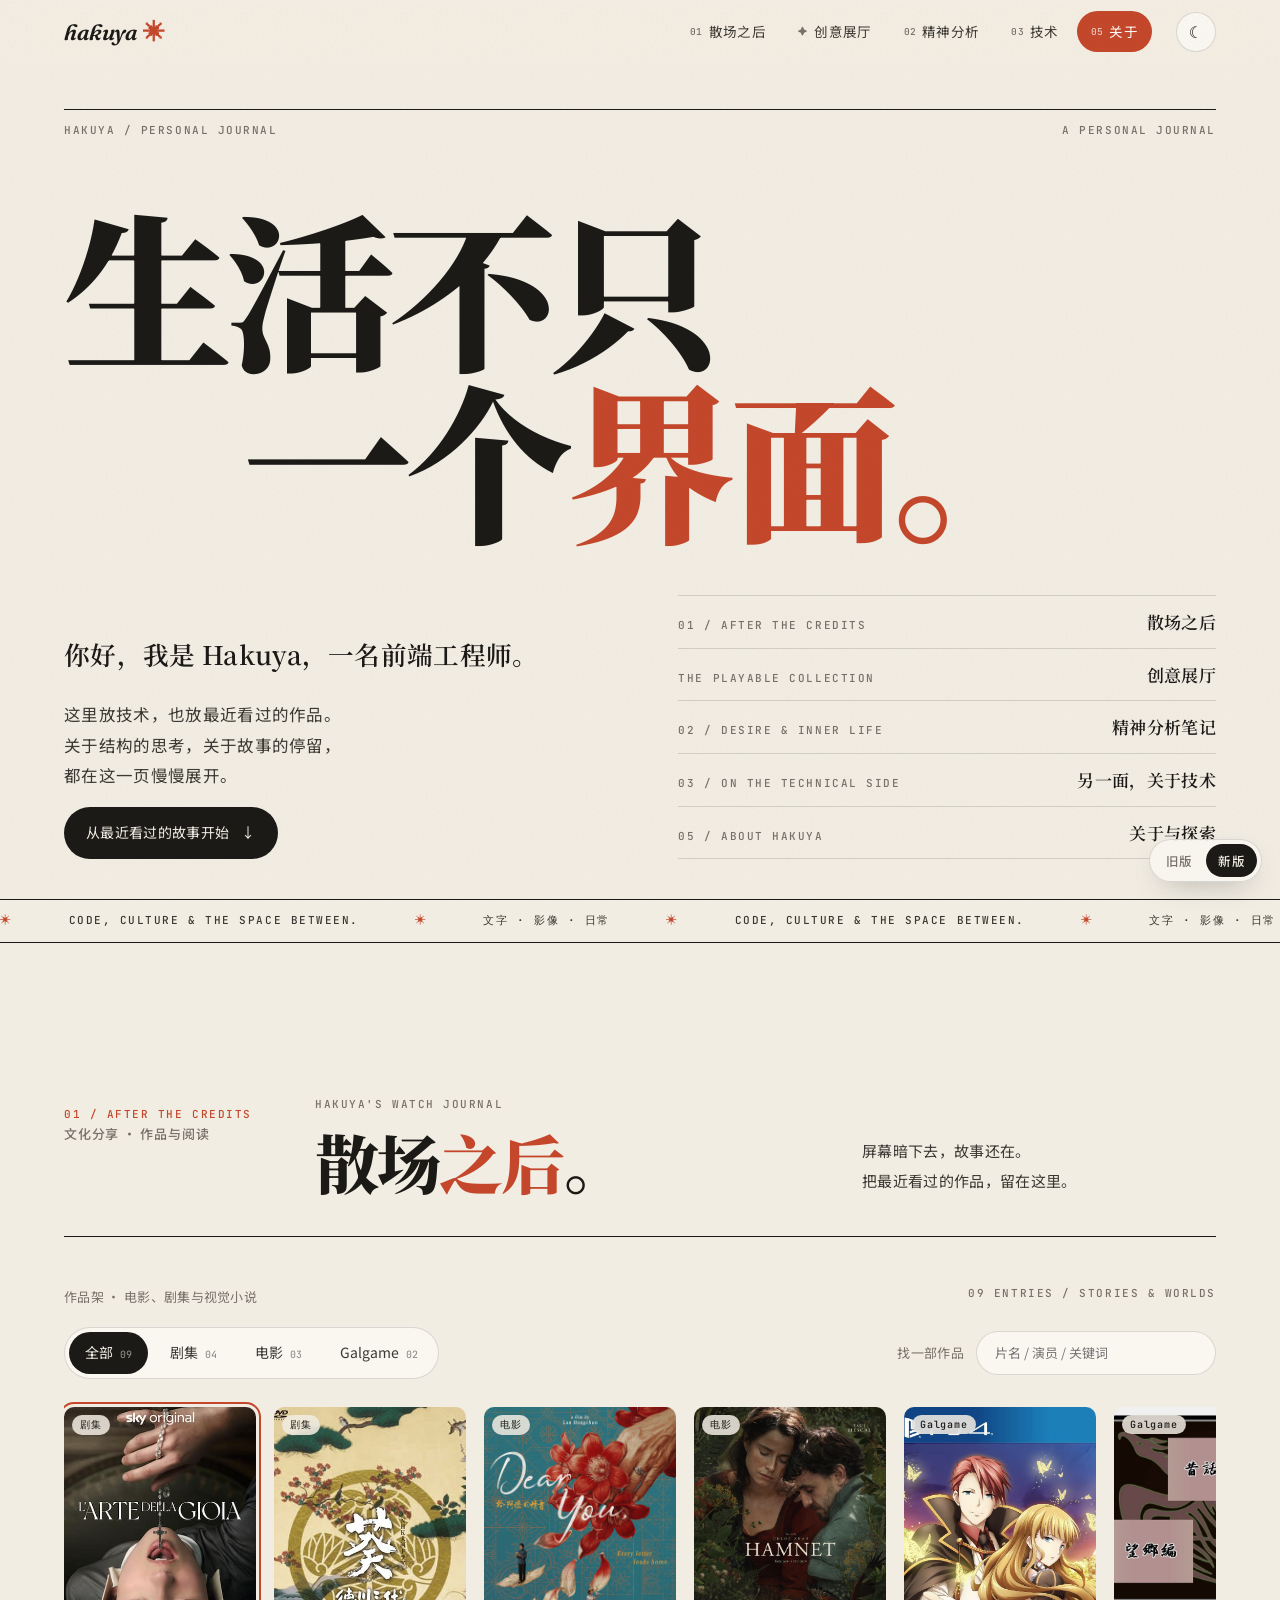
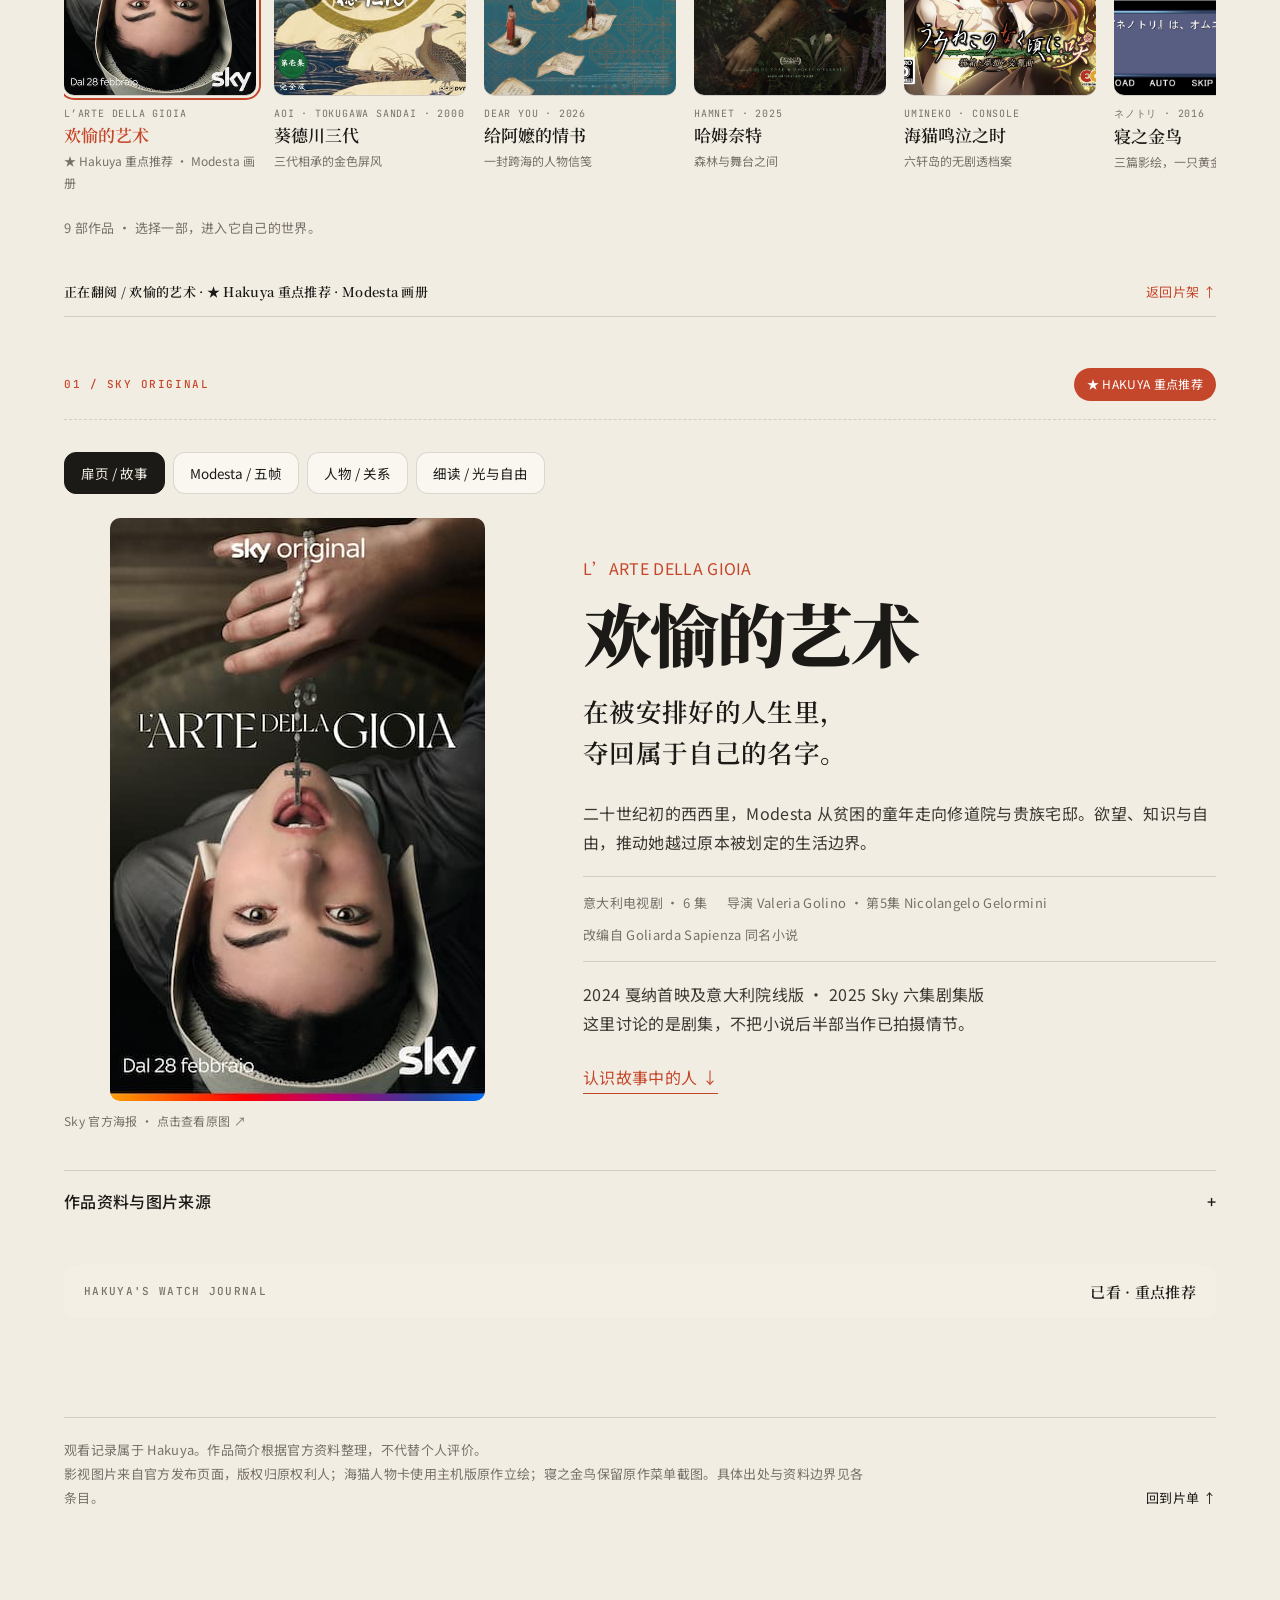
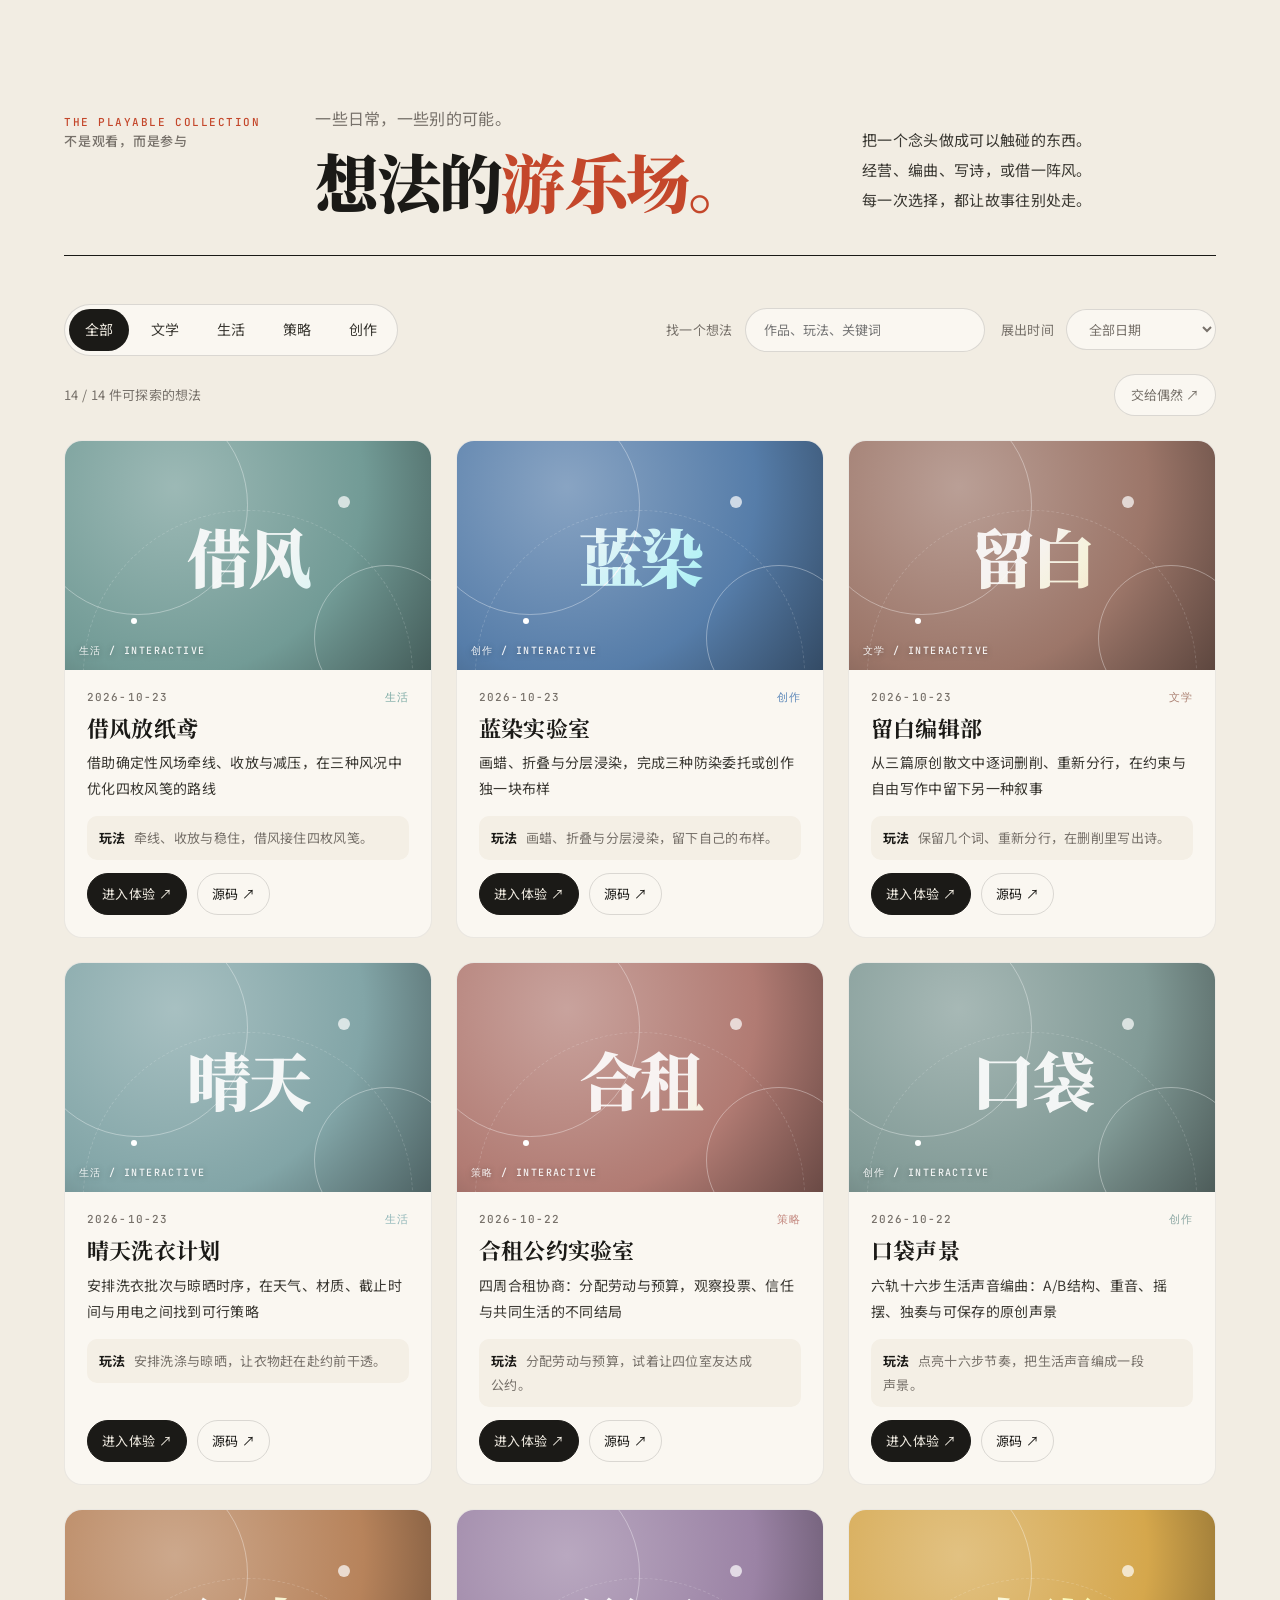
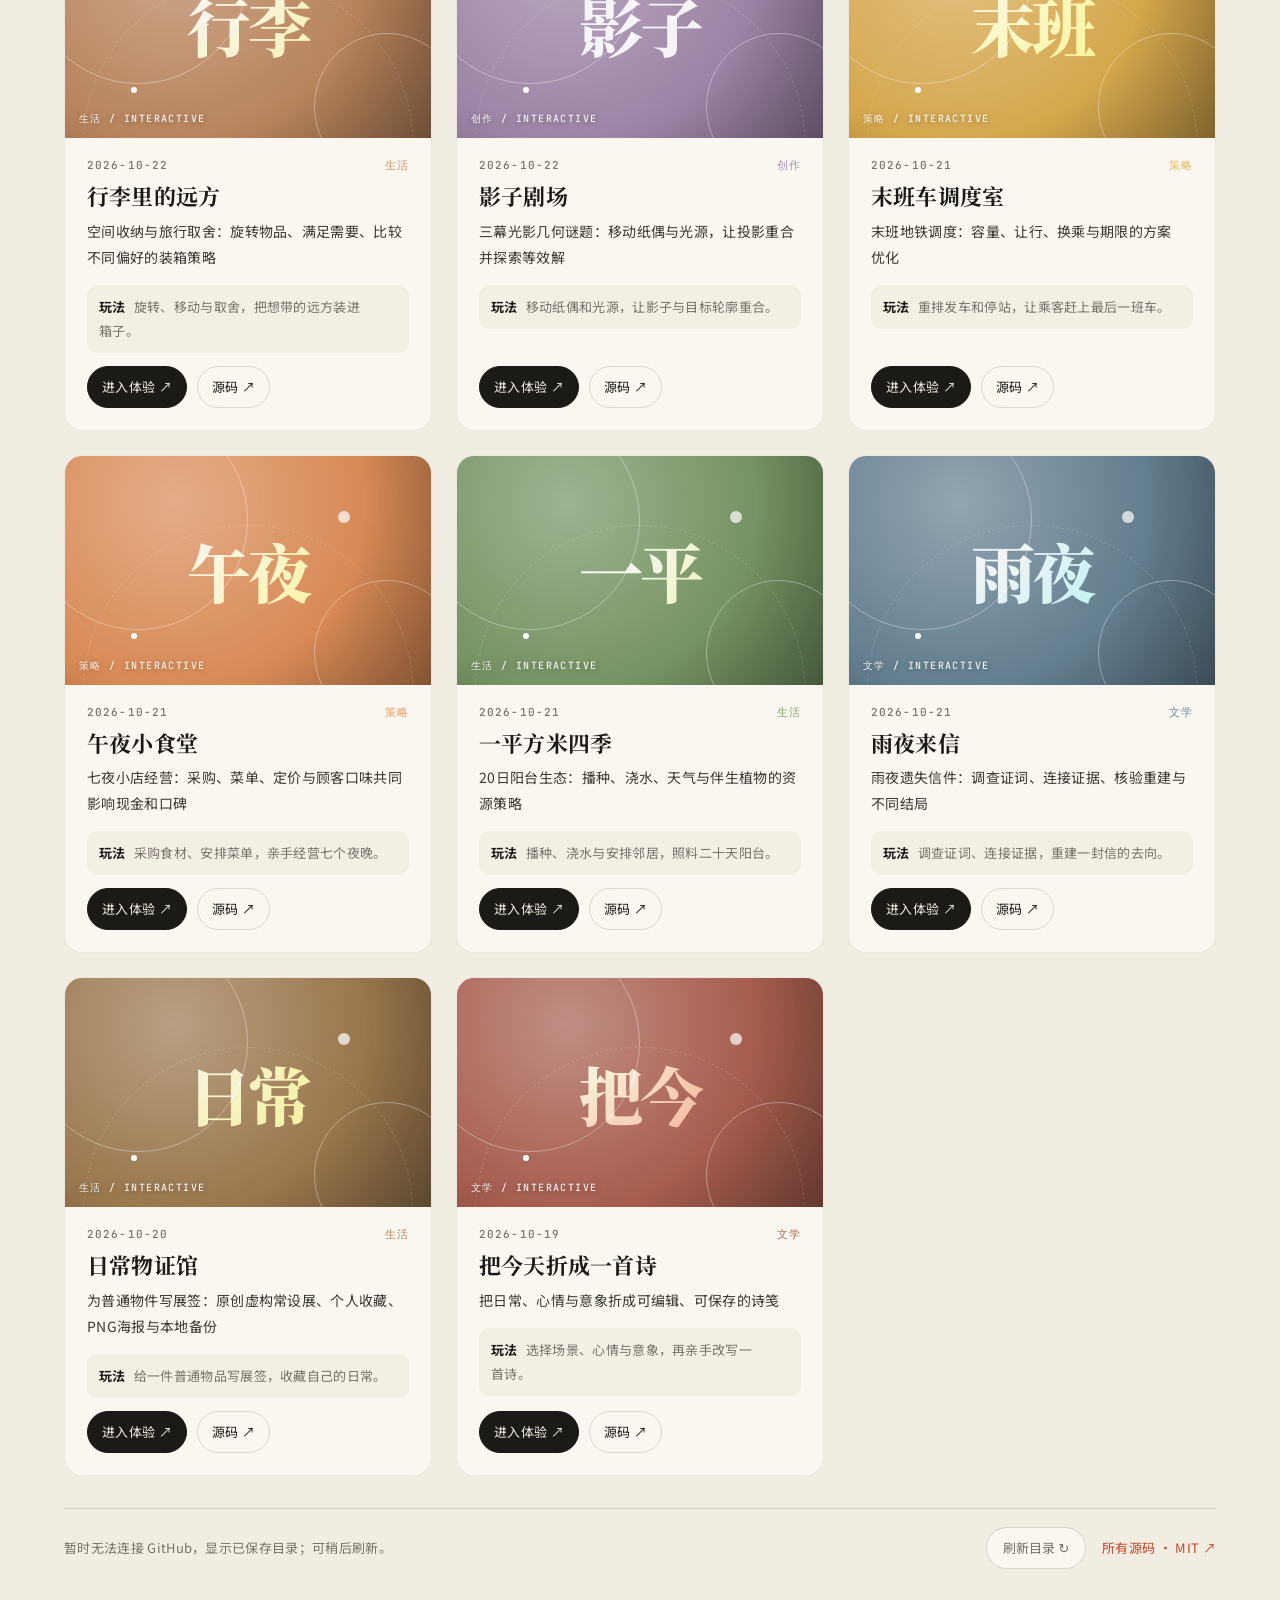
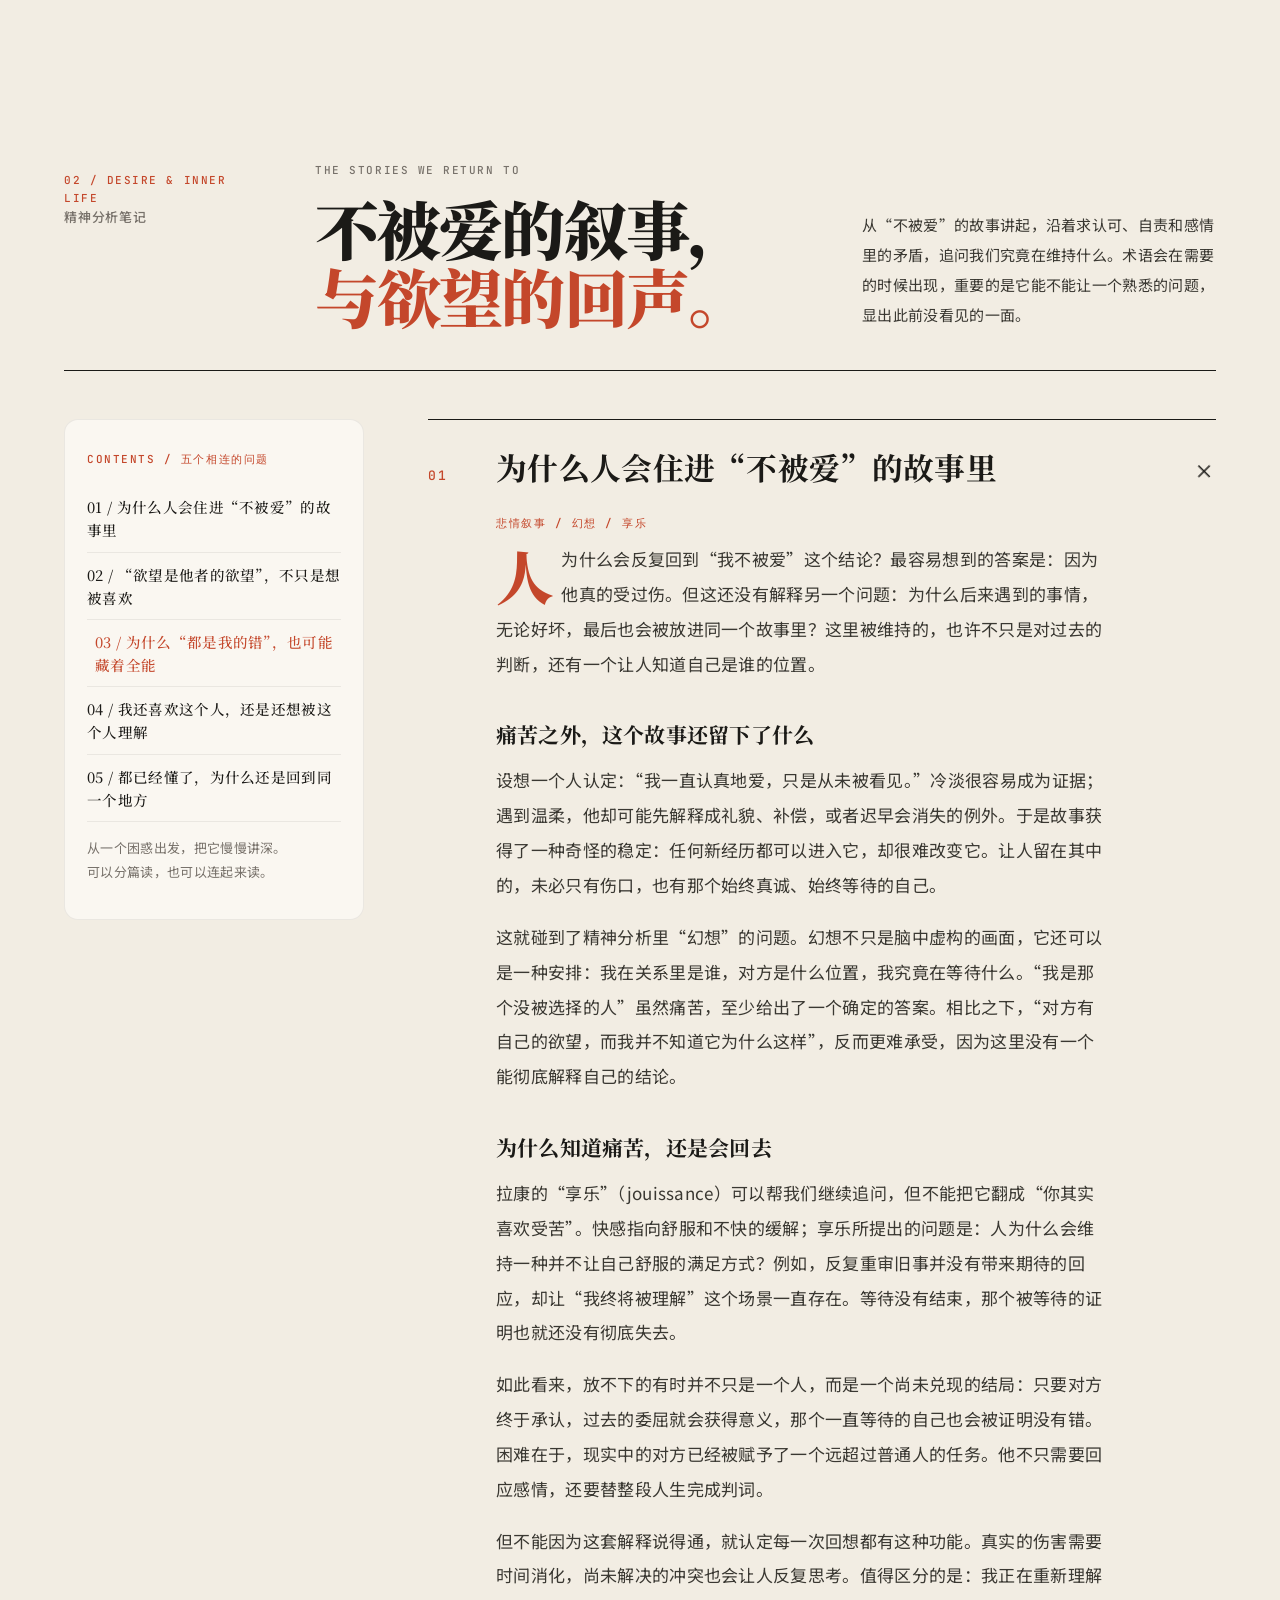
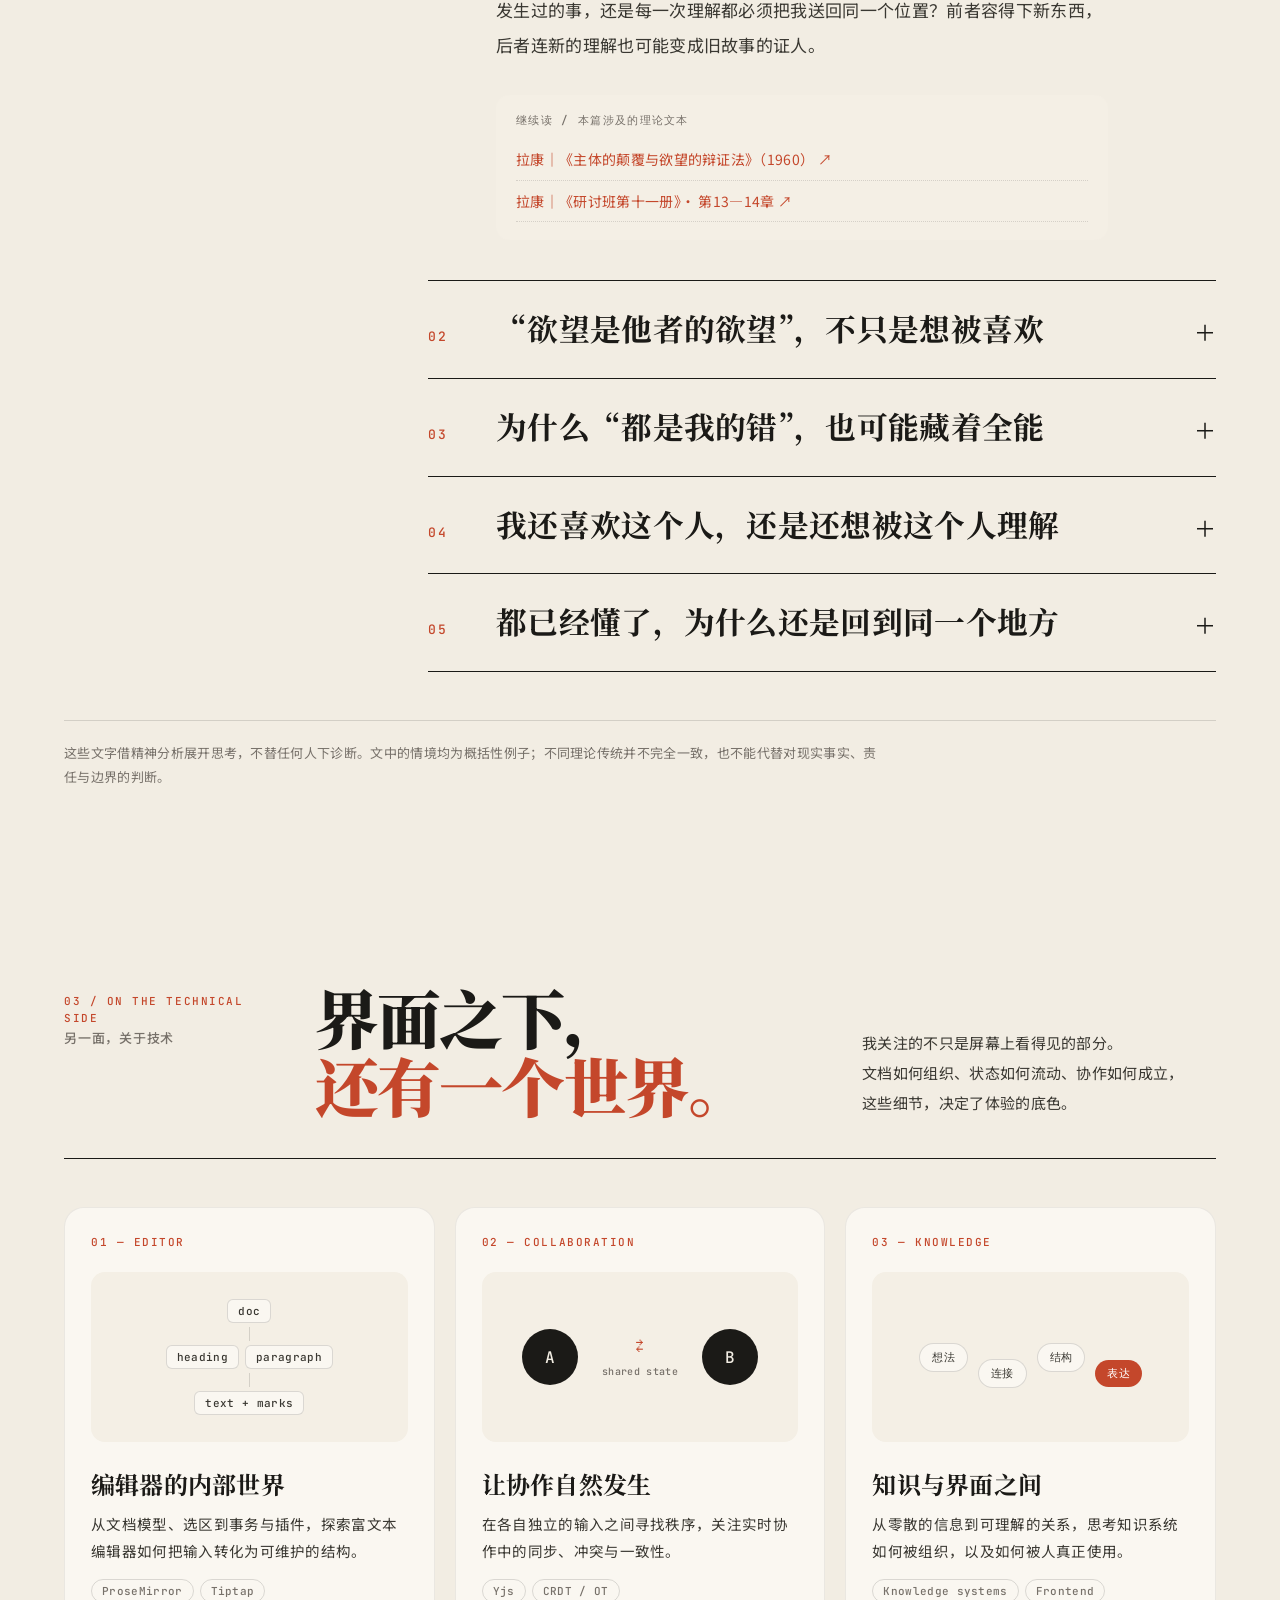
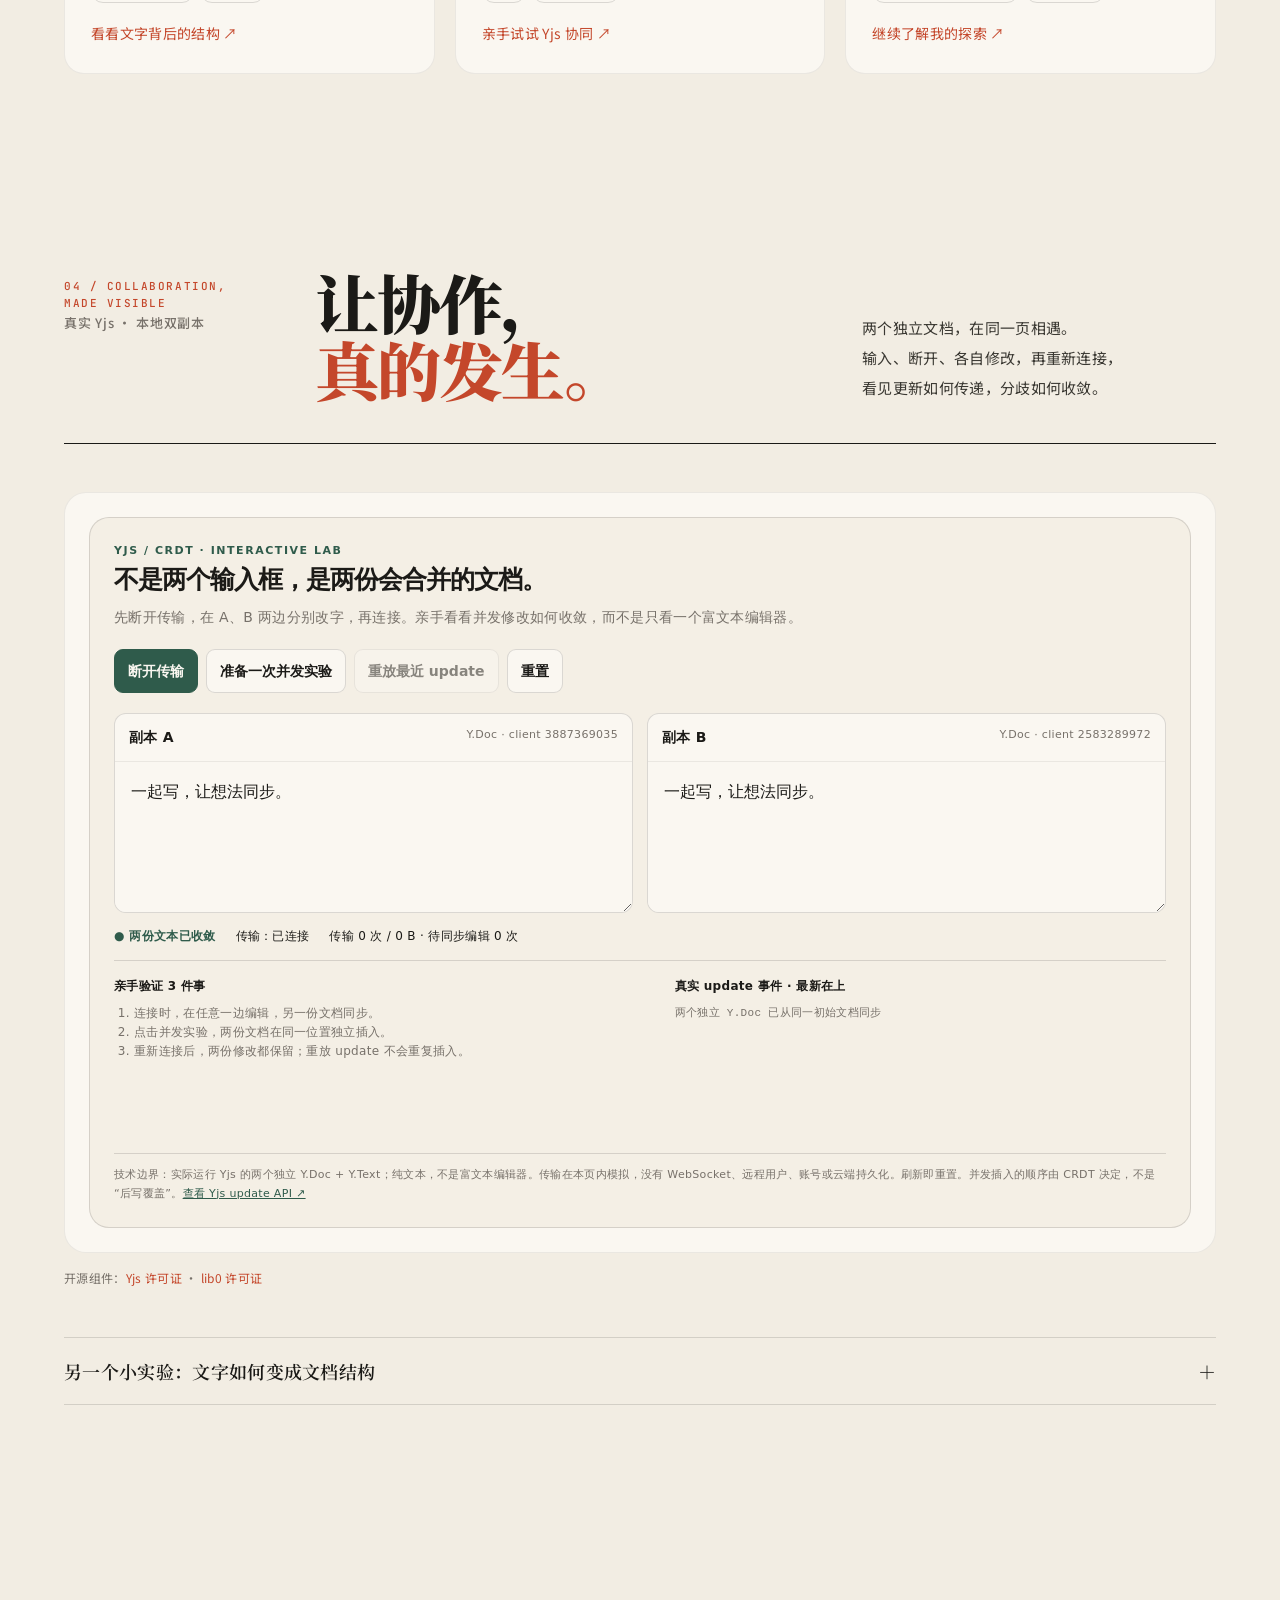
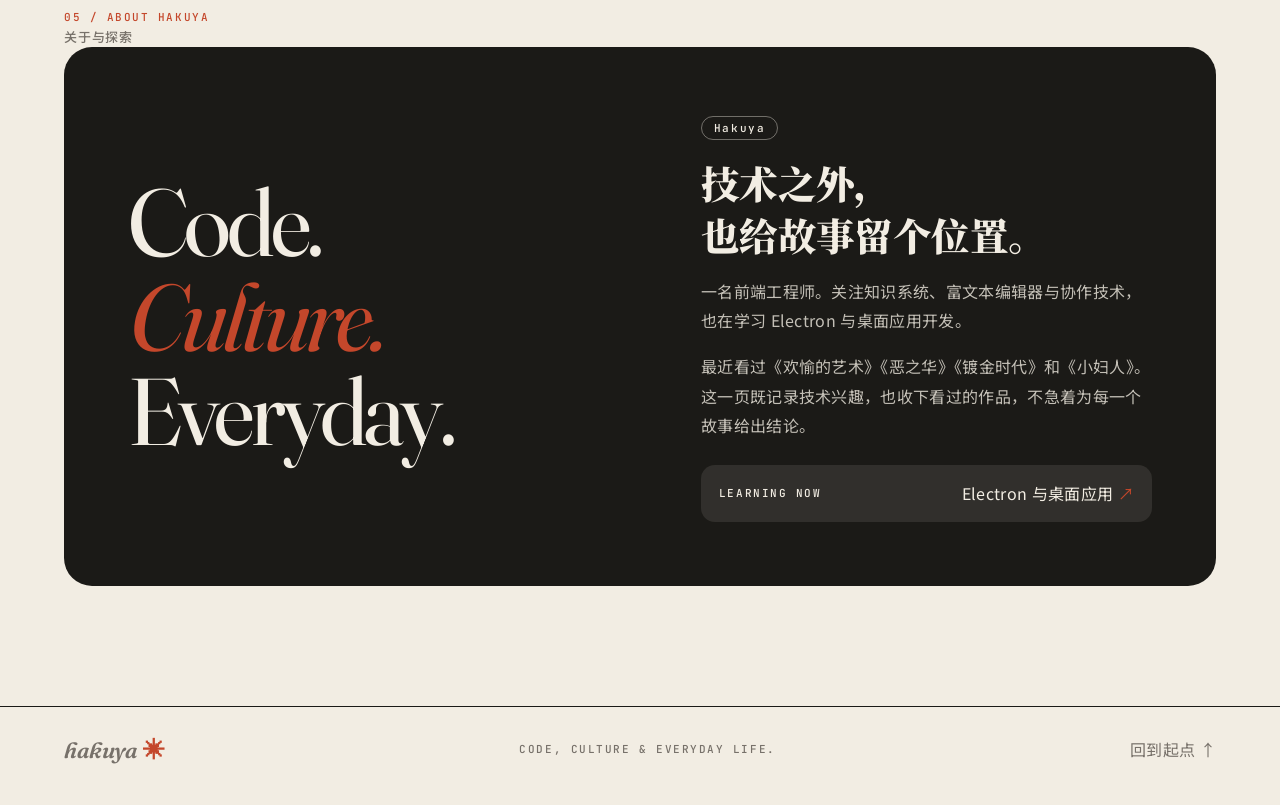
==== v2/index.html @ 68b74c09 "Restore original homepage at root; move redesign to /v2/ with 旧版/新版 switch" ====
<!doctype html>
<html lang="zh-CN" data-theme="light">
<head>
<meta charset="utf-8"><meta name="viewport" content="width=device-width,initial-scale=1">
<title>Hakuya · 文字、影像与日常</title>
<meta name="description" content="Hakuya 的个人主页。最近看过的剧集、文字与影像，以及前端工程与知识系统的探索。">
<meta name="theme-color" content="#f2ede3">
<link rel="icon" href="data:image/svg+xml,%3Csvg xmlns='http://www.w3.org/2000/svg' viewBox='0 0 64 64'%3E%3Crect width='64' height='64' rx='14' fill='%232c392f'/%3E%3Cpath d='M15 46V18h6v12h22V18h6v28h-6V36H21v10' fill='%23eeeee5'/%3E%3C/svg%3E">
<link rel="preconnect" href="https://fonts.googleapis.com"><link rel="preconnect" href="https://fonts.gstatic.com" crossorigin>
<link rel="stylesheet" href="https://fonts.googleapis.com/css2?family=Noto+Serif+SC:wght@400;600;900&family=Noto+Sans+SC:wght@400;500;700&family=JetBrains+Mono:wght@400;500&family=Fraunces:ital,opsz,wght@0,9..144,400;1,9..144,400;1,9..144,600&display=swap">
<script>(()=>{const q=new URLSearchParams(location.search).get('theme');let t=q||localStorage.getItem('hk-theme');if(!t)t=matchMedia('(prefers-color-scheme: dark)').matches?'dark':'light';document.documentElement.dataset.theme=t})()</script>
<link rel="stylesheet" href="css/site.css">
<script src="js/app.js" defer></script><script src="js/portraits.js" defer></script><script src="js/library.js" defer></script><script src="js/yjs-lab.js" defer></script><script src="js/gallery.js" defer></script><script src="js/site.js" defer></script>
</head>
<body id="top">
<a class="skip" href="#main">跳转到正文</a><div class="progress" aria-hidden="true"></div>
<header class="topbar">
 <a class="brand" href="#top">hakuya<span>✳</span></a>
 <nav aria-label="主导航"><a href="#culture"><i>01</i>散场之后</a><a href="#gallery"><i>✦</i>创意展厅</a><a href="#psyche"><i>02</i>精神分析</a><a href="#field"><i>03</i>技术</a><a href="#about"><i>05</i>关于</a></nav>
 <button class="theme" type="button" aria-label="切换深色 / 浅色"><span class="sun">☀</span><span class="moon">☾</span></button>
</header>
<main id="main">

<section class="hero" aria-label="开篇">
 <div class="hero-meta mono"><span>HAKUYA / PERSONAL JOURNAL</span><span>A PERSONAL JOURNAL</span></div>
 <h1 class="hero-title"><span class="l1">生活不只</span><span class="l2">一个<em>界面。</em></span></h1>
 <div class="hero-foot">
  <div class="hero-copy"><p class="lead">你好，我是 Hakuya，一名前端工程师。</p><p>这里放技术，也放最近看过的作品。<br>关于结构的思考，关于故事的停留，<br>都在这一页慢慢展开。</p><a class="pill" href="#culture">从最近看过的故事开始 <span>↓</span></a></div>
  <ol class="hero-index">
   <li><a href="#culture"><span class="mono">01 / AFTER THE CREDITS</span><b>散场之后</b></a></li>
   <li><a href="#gallery"><span class="mono">THE PLAYABLE COLLECTION</span><b>创意展厅</b></a></li>
   <li><a href="#psyche"><span class="mono">02 / DESIRE &amp; INNER LIFE</span><b>精神分析笔记</b></a></li>
   <li><a href="#field"><span class="mono">03 / ON THE TECHNICAL SIDE</span><b>另一面，关于技术</b></a></li>
   <li><a href="#about"><span class="mono">05 / ABOUT HAKUYA</span><b>关于与探索</b></a></li>
  </ol>
 </div>
 <div class="marquee mono" aria-hidden="true"><div><span>CODE, CULTURE &amp; THE SPACE BETWEEN.</span><span>文字 · 影像 · 日常</span><span>CODE, CULTURE &amp; THE SPACE BETWEEN.</span><span>文字 · 影像 · 日常</span><span>CODE, CULTURE &amp; THE SPACE BETWEEN.</span><span>文字 · 影像 · 日常</span></div></div>
</section>

<section class="chapter culture" id="culture">
 <header class="chapter-head">
  <div class="chapter-no mono">01 / AFTER THE CREDITS<br><span>文化分享 · 作品与阅读</span></div>
  <div><p class="eyebrow mono">HAKUYA'S WATCH JOURNAL</p><h2>散场<em>之后</em>。</h2></div>
  <p class="chapter-lede">屏幕暗下去，故事还在。<br>把最近看过的作品，留在这里。</p>
 </header>
 <div class="library" id="watch-library">
  <div class="shelf-heading"><span>作品架 · 电影、剧集与视觉小说</span><span class="mono">09 ENTRIES / STORIES &amp; WORLDS</span></div>
  <div class="library-tools"><div aria-label="作品类型" class="filters" role="group"><button aria-pressed="true" data-filter="all">全部 <small>09</small></button><button aria-pressed="false" data-filter="series">剧集 <small>04</small></button><button aria-pressed="false" data-filter="film">电影 <small>03</small></button><button aria-pressed="false" data-filter="game">Galgame <small>02</small></button></div><label class="library-search">找一部作品<input autocomplete="off" id="work-search" placeholder="片名 / 演员 / 关键词" type="search"/></label></div>
  <div class="poster-shelf" id="poster-shelf" aria-label="选择作品"></div>
  <p class="library-status" id="library-status" aria-live="polite"></p>
  <noscript><p>以下依次展示全部作品；启用 JavaScript 可使用片架筛选与切换。</p></noscript>
 </div>
 <div class="reader">
  <div class="feature-bar"><span id="active-work-label">正在翻阅</span><a href="#watch-library">返回片架 ↑</a></div>
  <article id="aoi-tokugawa" class="work cinema aoi-cinema">
<div class="cinema-marker"><span class="mono">NHK TAIGA DRAMA / 2000</span><span class="seen">作品收录</span></div>
<div class="aoi-opening"><div class="aoi-title"><span aria-hidden="true" class="aoi-seal">三代</span><p class="mono">AOI · TOKUGAWA SANDAI</p><h3>葵<span>德川三代</span></h3><p class="aoi-subtitle" lang="ja">葵 徳川三代</p><p class="aoi-deck">天下可以交接。<br/>父亲的影子，如何继承？</p><p>2000 年 NHK 大河剧。故事从关原之战前夕展开，以德川家康、秀忠、家光三代为轴，描绘江户幕府形成的过程。战场之外，父子、家族与政治秩序，构成另一场漫长的交接。</p><p class="aoi-credit">编剧：詹姆斯三木（ジェームス三木）<br/>音乐：岩代太郎 · 解说人物：德川光圀（中村梅雀 饰）</p></div><figure class="aoi-cover"><a aria-label="查看葵德川三代完整 DVD 封面" href="../assets/aoi-dvd.jpg" rel="noopener" target="_blank"><img alt="葵德川三代第一集 DVD 盒装封面：金色底、三叶葵纹、松树与飞鸟" height="500" loading="lazy" src="../assets/aoi-dvd.jpg" width="500"/></a><figcaption>NHK 官方 DVD 盒装封面 · 第壱集<br/>保留原图构图；不是剧照或人物肖像。</figcaption></figure></div>
<figure class="aoi-scene"><a aria-label="查看葵德川三代第二十集官方剧照" href="../assets/aoi-still.jpg" rel="noopener" target="_blank"><img alt="葵德川三代第二十集官方剧照：林间交谈的两位人物" height="270" loading="lazy" src="../assets/aoi-still.jpg" width="480"/></a><figcaption><span class="mono">A SCENE / 二元政治</span><p>权力的交接，<br/>不止发生在仪式上。</p><small>第 20 集「二元政治」 · NHK On Demand 官方剧照<br/>© NHK · 保留原始画面</small></figcaption></figure>
<section aria-labelledby="aoi-succession-title" class="aoi-succession"><div class="aoi-section-heading"><span class="mono">THREE GENERATIONS / 三つの視点</span><h4 id="aoi-succession-title">把卷轴交给下一代。</h4><p>选择一代，切换人物与观看线索。这里讨论剧作的入口，不代替历史研究，也不泄露人物结局。</p></div>
<div aria-label="选择德川三代人物" class="aoi-generations" role="group"><button aria-controls="aoi-dossier" aria-pressed="true" data-aoi="ieyasu" type="button"><small>壹 · 开创</small><strong>家康</strong><span>津川雅彦 饰</span></button><button aria-controls="aoi-dossier" aria-pressed="false" data-aoi="hidetada" type="button"><small>贰 · 承接</small><strong>秀忠</strong><span>西田敏行 饰</span></button><button aria-controls="aoi-dossier" aria-pressed="false" data-aoi="iemitsu" type="button"><small>叁 · 延续</small><strong>家光</strong><span>二代目尾上辰之助 饰</span></button></div>
<div aria-live="polite" class="aoi-dossier" id="aoi-dossier"><figure class="character-portrait" data-portrait="aoi-ieyasu"><button aria-label="放大：德川家康 · 津川雅彦" class="portrait-open" data-enlarge="aoi-ieyasu" type="button"><img alt="津川雅彦饰演德川家康的葵德川三代官方人物剧照" height="250" loading="lazy" src="../assets/characters/aoi-ieyasu.jpg" width="250"/><span aria-hidden="true">↗</span></button><figcaption>德川家康 · 津川雅彦<small>© NHK / チャンネル銀河</small></figcaption></figure><div class="portrait-copy"><p class="mono">FIRST GENERATION / 德川家康</p><h5>建立秩序的人。</h5><p class="actor">津川雅彦 饰 · 秀忠之父，家光之祖父</p><p>三代叙事的起点。剧中的家康从关原前后的权力角逐走向幕府的建立；在成为大御所之后，他与秀忠之间的政治关系仍是重要线索。</p><div class="aoi-question"><small>观看线索 · 本页编辑提问</small><p>当开创者仍在场，继承者怎样获得自己的判断空间？</p></div></div></div>
<noscript><p>德川秀忠：西田敏行饰，家康之子、家光之父，是前后两代之间的承接者。德川家光：二代目尾上辰之助（现四代目尾上松绿）饰，是三代叙事中的第三代将军。</p></noscript></section>
<section class="aoi-family"><div><span class="mono">BEYOND THE SUCCESSION</span><h4>家谱之外，<br/>也有人在说话。</h4></div><div><figure class="character-portrait" data-portrait="aoi-go"><button aria-label="放大：阿江（右）与秀忠 · 岩下志麻、西田敏行" class="portrait-open" data-enlarge="aoi-go" type="button"><img alt="葵德川三代剧照：阿江在右，秀忠在左" height="293" loading="lazy" src="../assets/characters/aoi-go.jpg" width="520"/><span aria-hidden="true">↗</span></button><figcaption>阿江（右）与秀忠 · 岩下志麻、西田敏行<small>© NHK / チャンネル銀河</small></figcaption></figure><h5>阿江 · 岩下志麻 饰</h5><p>秀忠的妻子、家光的母亲。沿着她的视角，可以把将军家的继承问题重新放回家庭关系中理解。</p><figure class="character-portrait" data-portrait="aoi-yodo"><button aria-label="放大：淀殿 · 小川真由美" class="portrait-open" data-enlarge="aoi-yodo" type="button"><img alt="小川真由美饰演淀殿的葵德川三代剧照" height="293" loading="lazy" src="../assets/characters/aoi-yododono-corrected.jpg" width="520"/><span aria-hidden="true">↗</span></button><figcaption>淀殿 · 小川真由美<small>© NHK / チャンネル銀河</small></figcaption></figure><h5>淀殿 · 小川真由美 饰</h5><p>丰臣秀赖的母亲。与德川三代并置的丰臣家，是理解剧中家族与政治关系的重要一端。</p></div></section>
<details class="cinema-details"><summary>作品资料、图片与阅读边界 <span>+</span></summary><div><p>日本电视剧，2000 年播出。人物及演员据 NHK 官方资料整理；二代目尾上辰之助现名四代目尾上松绿。本页的观看提问是编辑性的阅读建议，不是 Hakuya 的个人观后感。</p><p>DVD 封面来自 NHK 集团官方商城；第 20 集剧照来自 NHK On Demand。版权归 NHK 及原权利人。图片仅作作品识别与介绍，不授予再利用许可。</p><a href="https://nhk-groupmall.jp/products/nqu-12398aa" rel="noopener noreferrer" target="_blank">NHK：作品介绍、主创与 DVD 封面 ↗</a><a href="https://www.nhk-ondemand.jp/goods/G2019096601SA000/index.html" rel="noopener noreferrer" target="_blank">NHK：第 20 集「二元政治」与剧照 ↗</a><a href="https://nhk-groupmall.jp/blogs/read/ieyasu" rel="noopener noreferrer" target="_blank">NHK：德川家康题材回顾与三代演员 ↗</a><a href="https://www.nhk-ondemand.jp/program/P201200099500000/index.html?np_banID=top_pr_000995" rel="noopener noreferrer" target="_blank">NHK On Demand：作品与演员资料 ↗</a></div></details>
<div class="cinema-record">HAKUYA'S WATCH JOURNAL <span>已收录 · 暂未写下个人短评</span></div></article>
<article id="art-of-joy" class="work cinema joy-cinema"><div class="cinema-marker"><span class="mono">01 / SKY ORIGINAL</span><span class="seen joy-recommend">★ HAKUYA 重点推荐</span></div><div class="joy-opening"><figure class="official-poster"><a aria-label="查看欢愉的艺术完整官方海报" href="../assets/joy-poster.jpg" target="_blank"><img alt="欢愉的艺术 Sky 官方海报，Modesta 的倒置肖像与十字架" height="583" loading="lazy" src="../assets/joy-poster.jpg" width="375"/></a><figcaption>Sky 官方海报 · 点击查看原图 ↗</figcaption></figure><div class="cinema-intro"><span class="film-eyebrow">L’ARTE DELLA GIOIA</span><h3>欢愉的艺术</h3><p class="film-deck">在被安排好的人生里，<br/>夺回属于自己的名字。</p><p>二十世纪初的西西里，Modesta 从贫困的童年走向修道院与贵族宅邸。欲望、知识与自由，推动她越过原本被划定的生活边界。</p><div class="film-facts"><span>意大利电视剧 · 6 集</span><span>导演 Valeria Golino · 第5集 Nicolangelo Gelormini</span><span>改编自 Goliarda Sapienza 同名小说</span></div><p class="joy-edition">2024 戛纳首映及意大利院线版 · 2025 Sky 六集剧集版<br/>这里讨论的是剧集，不把小说后半部当作已拍摄情节。</p><a class="film-anchor" href="#joy-characters">认识故事中的人 <span>↓</span></a></div></div>
<section aria-labelledby="modesta-gallery-title" class="joy-gallery"><div class="joy-gallery-heading"><span class="mono">MODESTA / FIVE MOMENTS</span><h4 id="modesta-gallery-title">她的目光，比对白先抵达。</h4><p>Tecla Insolia 饰 Modesta。五个不同的瞬间，从海边回眸到垂眸合掌，留下她的目光、动作与表情；点开看大图，可用左右方向键翻阅。</p></div><div class="modesta-contact-sheet"><figure class="character-portrait" data-portrait="joy-modesta-1"><button aria-label="放大：Modesta / 海边 · 回眸" class="portrait-open" data-enlarge="joy-modesta-1" data-gallery="modesta" type="button"><img alt="Tecla Insolia 饰 Modesta：海边 · 回眸" height="720" loading="lazy" src="../assets/characters/joy-modesta-cinema-1.png" width="1280"/><span aria-hidden="true">↗</span></button><figcaption>Modesta / 海边 · 回眸<small>© Sky / 官方预告画面 · 1280×720</small></figcaption></figure><figure class="character-portrait" data-portrait="joy-modesta-2"><button aria-label="放大：Modesta / 侧光 · 垂眸合掌" class="portrait-open" data-enlarge="joy-modesta-2" data-gallery="modesta" type="button"><img alt="Tecla Insolia 饰 Modesta：侧光 · 垂眸合掌" height="720" loading="lazy" src="../assets/characters/joy-modesta-cinema-2.png" width="1280"/><span aria-hidden="true">↗</span></button><figcaption>Modesta / 侧光 · 垂眸合掌<small>© Sky / 官方预告画面 · 1280×720</small></figcaption></figure><figure class="character-portrait" data-portrait="joy-modesta-3"><button aria-label="放大：Modesta / 烛火 · 一封信" class="portrait-open" data-enlarge="joy-modesta-3" data-gallery="modesta" type="button"><img alt="Tecla Insolia 饰 Modesta：烛火 · 一封信" height="720" loading="lazy" src="../assets/characters/joy-modesta-cinema-3.png" width="1280"/><span aria-hidden="true">↗</span></button><figcaption>Modesta / 烛火 · 一封信<small>© Sky / 官方预告画面 · 1280×720</small></figcaption></figure><figure class="character-portrait" data-portrait="joy-modesta-4"><button aria-label="放大：Modesta / 玻璃 · 光与凝望" class="portrait-open" data-enlarge="joy-modesta-4" data-gallery="modesta" type="button"><img alt="Tecla Insolia 饰 Modesta：玻璃 · 光与凝望" height="720" loading="lazy" src="../assets/characters/joy-modesta-cinema-4.png" width="1280"/><span aria-hidden="true">↗</span></button><figcaption>Modesta / 玻璃 · 光与凝望<small>© Sky / 官方预告画面 · 1280×720</small></figcaption></figure><figure class="character-portrait" data-portrait="joy-modesta-5"><button aria-label="放大：Modesta / 对望 · 与 Beatrice" class="portrait-open" data-enlarge="joy-modesta-5" data-gallery="modesta" type="button"><img alt="Tecla Insolia 饰 Modesta：对望 · 与 Beatrice" height="1000" loading="lazy" src="../assets/characters/joy-modesta-cinema-5.png" width="1500"/><span aria-hidden="true">↗</span></button><figcaption>Modesta / 对望 · 与 Beatrice<small>© Paolo Ciriello / Sky Italia · 宣传剧照 · 1500×1000</small></figcaption></figure></div><p class="joy-gallery-source">四帧选自 Sky 官方预告（原生 1280×720），一张为 Paolo Ciriello / Sky Italia 宣传剧照（1500×1000）。保留原作构图与光影，不加暗色滤镜、不补脸、不放大小图；点开查看完整画面和出处。</p></section>
<section aria-labelledby="joy-cast-title" class="characters joy-characters" id="joy-characters"><div class="cast-title"><span class="mono">THE PEOPLE IN THE STORY</span><h4 id="joy-cast-title">她，与改变她命运的人。</h4></div><div class="joy-cast-grid"><article class="modesta-mood-card"><img alt="Tecla Insolia 饰 Modesta，在海边回眸的官方预告画面" height="720" loading="lazy" src="../assets/characters/joy-modesta-cinema-1.png" width="1280"/><div class="character-copy"><h5>Modesta <span>莫德斯塔</span></h5><p class="actor">饰演者 · Tecla Insolia</p><p>出身贫困，却对知识、爱情与自由有强烈渴望。她不愿接受社会替自己安排的命运，是整部故事的行动中心。</p></div></article><article><img alt="Jasmine Trinca 饰演修道院院长 Leonora 的官方剧照" height="300" loading="lazy" src="../assets/leonora.jpg" width="480"/><div class="character-copy"><h5>Leonora <span>莱奥诺拉</span></h5><p class="actor">饰演者 · Jasmine Trinca</p><p>收留年幼 Modesta 的修道院院长。她注意到女孩的聪明与倔强，并成为其成长早期的重要人物。</p></div></article><article><figure class="character-portrait" data-portrait="joy-gaia"><button aria-label="放大：Gaia · Valeria Bruni Tedeschi" class="portrait-open" data-enlarge="joy-gaia" type="button"><img alt="Gaia 身着绿色礼服，坐在灯旁" height="601" loading="lazy" src="../assets/characters/joy-gaia.jpg" width="960"/><span aria-hidden="true">↗</span></button><figcaption>Gaia · Valeria Bruni Tedeschi<small>© Sky Italia / Sky 官方角色图集</small></figcaption></figure><div class="character-copy"><h5>Gaia <span>盖娅</span></h5><p class="actor">饰演者 · Valeria Bruni Tedeschi</p><p>Brandiforti 家族的掌权者。她看见 Modesta 的能力，也希望将其纳入宅邸的秩序；认可与利用并不总能分开。</p></div></article><article><figure class="character-portrait" data-portrait="joy-beatrice"><button aria-label="放大：Beatrice · Alma Noce" class="portrait-open" data-enlarge="joy-beatrice" type="button"><img alt="Beatrice 金色卷发的人物剧照" height="601" loading="lazy" src="../assets/characters/joy-beatrice.jpg" width="960"/><span aria-hidden="true">↗</span></button><figcaption>Beatrice · Alma Noce<small>© Sky Italia / Sky 官方角色图集</small></figcaption></figure><div class="character-copy"><h5>Beatrice <span>贝阿特丽切</span></h5><p class="actor">饰演者 · Alma Noce</p><p>贵族家庭中较年轻的一员。她与 Modesta 的亲密，使宅邸不只是权力场，也成为两种成长经验相遇的地方。</p></div></article><article><figure class="character-portrait" data-portrait="joy-carmine"><button aria-label="放大：Carmine · Guido Caprino" class="portrait-open" data-enlarge="joy-carmine" type="button"><img alt="Carmine 坐在窗旁" height="601" loading="lazy" src="../assets/characters/joy-carmine.jpg" width="960"/><span aria-hidden="true">↗</span></button><figcaption>Carmine · Guido Caprino<small>© Sky Italia / Sky 官方角色图集</small></figcaption></figure><div class="character-copy"><h5>Carmine <span>卡尔米内</span></h5><p class="actor">饰演者 · Guido Caprino</p><p>管理 Brandiforti 土地的人。他与 Modesta 的相遇连接着庄园劳动、权力分配与吸引，而不只是浪漫支线。</p></div></article></div></section><section aria-labelledby="joy-reading-title" class="joy-reading"><span class="mono">READING THE IMAGE / 无结局剧透导读</span><h4 id="joy-reading-title">欢愉不是奖赏，<br/>而是一种必须学习的能力。</h4><p class="joy-reading-lead">以下是围绕剧集的编辑导读，不代写 Hakuya 的私人观后感。重点推荐是主人的选择；具体阅读角度保留为可以争论的问题。</p><div class="joy-margins"><article><span>01 / 空间</span><h5>从被收留，到能够行动</h5><p>贫困家庭、修道院、贵族宅邸，不只是三套布景，也可以读作三种规定人生的秩序。沿着门、窗、走廊与庭院看过去：Modesta 在什么时候只是被允许留下，又在什么时候开始改变周围人的安排？</p></article><article><span>02 / 关系</span><h5>爱与权力，没有分开出现</h5><p>Leonora 的庇护、Gaia 的认可、Beatrice 的亲近、Carmine 的对抗，让“关系”成为不同资源与依赖交错的地方。可以观察同一个姿态何时是照顾，何时也构成要求；不急着把每个人分成解放者或阻碍者。</p></article><article><span>03 / 伦理</span><h5>不把自由，写成无瑕的证明</h5><p>一部以女性自主为中心的故事，也可以让主人公保持难以归类。理解行动的处境，与赞同每个选择不是同一回事。观看的张力正在于：当她拒绝做一个可被轻易称赞的人，我们是否仍愿意继续看她？</p></article></div><details class="joy-craft" open=""><summary>画面笔记 / 阴影、烛光与西西里的日光</summary><p>摄影指导 Fabio Cianchetti 在 ARRI 访谈中谈到：影片以烛光处理大量夜景，视觉氛围参考了索科洛夫的《浮士德》，主要使用固定机位及少量轨道运动。他特别提及树下阅读的一束阳光。这里的深橄榄色、暗金与留白，也沿着这种明暗关系设计，而不是给所有作品套用同一种卡片模板。</p><a href="https://www.arri.com/news-it/dp-fabio-cianchetti-e-la-serie-tv-l-arte-della-gioia" rel="noopener noreferrer" target="_blank">读摄影指导的原始访谈 · 2024-06-24 ↗</a></details></section><details class="cinema-details"><summary>作品资料与图片来源 <span>+</span></summary><div><p>作品与人物资料据 Sky 官方介绍整理；“画面笔记”据 ARRI 摄影指导访谈，“空间／关系／伦理”为本站编辑性阅读，避免涉及后续结局。海报与剧照版权归原权利人；图片保留原始构图，不添加虚构角色形象。</p><a href="https://tg24.sky.it/spettacolo/serie-tv/2025/02/24/l-arte-della-gioia-serie-tv" rel="noopener noreferrer" target="_blank">Sky：作品介绍与海报、剧照 ↗</a><a href="https://tg24.sky.it/spettacolo/serie-tv/approfondimenti/l-arte-della-gioia-cast" rel="noopener noreferrer" target="_blank">Sky：演员与人物图集 ↗</a></div></details><div class="cinema-record">HAKUYA'S WATCH JOURNAL <span>已看 · 重点推荐</span></div></article>
<article id="flowers-of-evil" class="work cinema aku-cinema"><div class="cinema-marker"><span class="mono">02 / TV TOKYO · 2026</span><span class="seen">✓ 最近看过</span></div><figure class="aku-key"><a aria-label="查看恶之华2026电视剧完整官方主视觉" href="../assets/aku-key.jpg" target="_blank"><img alt="恶之华2026电视剧官方主视觉：仲村佐和与春日高男，黑色日文字形配洋红色点缀" height="1080" loading="lazy" src="../assets/aku-key.jpg" width="1920"/></a><figcaption>2026 真人电视剧官方主视觉 · ©「惡の華」製作委員会2026 ©押見修造／講談社</figcaption></figure><div class="aku-opening"><div><span class="film-eyebrow">THE FLOWERS OF EVIL</span><h3>恶之华<span>惡の華</span></h3></div><div class="cinema-intro"><p class="film-deck">那个被看见的秘密，<br/>让青春开始失去平衡。</p><p>迷恋波德莱尔诗集的春日高男，一次越界行为被仲村佐和目睹。秘密把两人牵到一起，也让他不得不面对自我形象与真实欲望之间的裂缝。</p><div class="film-facts"><span>日本电视剧 · 12 集</span><span>原作 押见修造</span><span>铃木福 × ano 双主演</span></div></div></div>
<section aria-labelledby="aku-cast-title" class="characters aku-characters"><div class="cast-title"><span class="mono">TWO PEOPLE / AN UNEASY CONNECTION</span><h4 id="aku-cast-title">春日高男 <i>×</i> 仲村佐和</h4></div><div class="aku-cast-grid"><article><figure><a aria-label="查看春日高男官方人物照" href="../assets/kasuga.jpg" target="_blank"><img alt="铃木福饰演春日高男的官方人物照，白衬衫与蓝色领带" height="1400" loading="lazy" src="../assets/kasuga.jpg" width="1000"/></a></figure><div class="character-copy"><span class="character-number mono">01 / KASUGA TAKAO</span><h5>春日高男</h5><p class="actor">饰演者 · 铃木福（鈴木福）</p><p>喜欢读波德莱尔的少年，觉得自己与同学不同，却也常常逃避不愿面对的现实。与仲村相遇后，他对自己的想象开始动摇。</p></div></article><article><figure><a aria-label="查看仲村佐和官方人物照" href="../assets/nakamura.jpg" target="_blank"><img alt="ano饰演仲村佐和的官方人物照，眼镜与红色蝴蝶结" height="1400" loading="lazy" src="../assets/nakamura.jpg" width="1000"/></a></figure><div class="character-copy"><span class="character-number mono">02 / NAKAMURA SAWA</span><h5>仲村佐和</h5><p class="actor">饰演者 · ano（あの）</p><p>对身边的环境与社会规则充满不满，直接表达自己的情绪，因而常被周围人视为麻烦人物。她目睹春日的秘密，并改变了两人的关系。</p></div></article></div></section><details class="cinema-details"><summary>作品版本、资料与图片来源 <span>+</span></summary><div><p>本条目对应 2026 年东京电视台真人电视剧，不是动画或电影版。人物资料据官方简介与演员页整理。主视觉及人物照：©「惡の華」製作委員会2026 ©押見修造／講談社。</p><a href="https://www.tv-tokyo.co.jp/akunohana/" rel="noopener noreferrer" target="_blank">东京电视台：官方主视觉 ↗</a><a href="https://www.tv-tokyo.co.jp/akunohana/intro/" rel="noopener noreferrer" target="_blank">官方故事与人物介绍 ↗</a><a href="https://www.tv-tokyo.co.jp/akunohana/cast/" rel="noopener noreferrer" target="_blank">官方演员与人物照片 ↗</a></div></details><div class="cinema-record">HAKUYA'S WATCH JOURNAL <span>已看 · 暂未写下个人短评</span></div></article>
<article id="gilded-age" class="work cinema gilded-cinema"><div class="cinema-marker"><span class="mono">HBO ORIGINAL / A NEW YORK SALON</span><span class="seen">✓ 最近看过</span></div><div class="gilded-title"><span>NEW YORK · 1882</span><h3>镀金时代</h3><p>THE GILDED AGE</p></div><figure class="gilded-panorama"><a aria-label="查看镀金时代官方宣传图" href="../assets/gilded-poster.jpg" target="_blank"><img alt="镀金时代官方群像：身着酒红、紫色与金色礼服的纽约上流社会人物" height="1080" loading="lazy" src="../assets/gilded-poster.jpg" width="1920"/></a><figcaption>Sky 发布的第三季宣传图 · 图片不代表观看进度</figcaption></figure><div class="salon-intro"><span class="mono">AN INVITATION TO FIFTH AVENUE</span><h4>同一条街，<br/>两套入场规则。</h4><p>1882 年，Marian Brook 来到纽约投奔两位姨母。传统家族守着地位，新兴富豪试图进入社交圈。Julian Fellowes 创作的这部美剧，把阶层的交锋放进客厅、餐桌与舞会。</p></div><div class="salon"><div aria-label="选择镀金时代人物家庭" class="salon-doors" role="group"><button aria-pressed="true" data-house="old"><small>THE ESTABLISHMENT</small><strong>Van Rhijn 家</strong><span>走进旧纽约的客厅 →</span></button><div aria-hidden="true" class="avenue">FIFTH AVENUE</div><button aria-pressed="false" data-house="new"><small>THE NEW ARRIVALS</small><strong>Russell 家</strong><span>走进新贵的宴会厅 →</span></button></div><section aria-live="polite" class="salon-guests" id="salon-guests"></section></div><figure class="gilded-scene"><img alt="Russell 一家身着正式礼服的官方剧照" height="765" loading="lazy" src="../assets/gilded-still.jpg" width="1360"/><figcaption>Russell 一家 · Sky 官方剧照</figcaption></figure><details class="cinema-details"><summary>作品与图片来源 <span>+</span></summary><div><p>美国电视剧，2022 年首播。本页仅记录看过该作品，不标注看过哪一季。人物介绍仅涉及初始设定。宣传图与剧照来自官方发行平台 Sky，版权归 HBO 及原权利人。</p><a href="https://www.sky.de/serien/the-gilded-age" rel="noopener noreferrer" target="_blank">Sky：作品与官方图集 ↗</a><a href="https://www.sky.de/serien/the-gilded-age/besetzung-und-charaktere" rel="noopener noreferrer" target="_blank">Sky：家庭、角色与演员 ↗</a></div></details><div class="cinema-record">HAKUYA'S WATCH JOURNAL <span>已看 · 暂未写下个人短评</span></div></article>
<article id="little-women" class="work cinema women-cinema"><div class="cinema-marker"><span class="mono">LITTLE WOMEN / A FAMILY ALBUM</span><span class="seen">✓ 最近看过</span></div><figure class="women-banner"><img alt="Sony 官方横幅：Jo March 迎风望向远方" height="1100" loading="lazy" src="../assets/little-women-wide.png" width="2572"/></figure><div class="women-title"><span>FOUR SISTERS. THEIR OWN STORIES.</span><h3>小妇人</h3><p>Greta Gerwig · 2019 电影版</p></div><div class="manuscript"><div class="album-cover"><a aria-label="查看小妇人完整官方海报" href="../assets/little-women-poster.jpg" target="_blank"><img alt="小妇人2019电影官方海报，Jo 的肖像与金色英文片名" height="2100" loading="lazy" src="../assets/little-women-poster.jpg" width="1400"/></a><p>Louisa May Alcott 的故事，<br/>四姐妹各自的人生。</p></div><div class="album-pages"><span class="mono">THE MARCH SISTERS / 人物手册</span><h4>把人生写成<br/>自己的篇章。</h4><p>电影从 Jo 的回望展开，将 March 四姐妹的成长重新编织。她们共同生活，也各自寻找想要成为的人。这里是人物资料，不是 Hakuya 的观后感。</p><div aria-label="翻阅四姐妹人物页" class="sister-tabs" role="group"><button aria-pressed="true" data-sister="0">Jo</button><button aria-pressed="false" data-sister="1">Meg</button><button aria-pressed="false" data-sister="2">Amy</button><button aria-pressed="false" data-sister="3">Beth</button></div><section aria-live="polite" class="sister-page" id="sister-page"></section><div class="page-turn"><button aria-label="上一位姐妹" id="sister-prev">← 上一页</button><span class="mono" id="sister-count">01 / 04</span><button aria-label="下一位姐妹" id="sister-next">下一页 →</button></div></div></div><details class="cinema-details"><summary>版本、演员与图片来源 <span>+</span></summary><div><p>本条目为 Greta Gerwig 执导、Saoirse Ronan 主演的 2019 年电影，不是其他同名电视剧或早期改编。主图、海报与演员资料来自 Sony Pictures 官方页面。© 2019 Columbia Pictures Industries, Inc., Monarchy Enterprises S.a r.l. and Regency Entertainment (USA), Inc.</p><a href="https://www.sonypictures.com/movies/littlewomen" rel="noopener noreferrer" target="_blank">Sony Pictures：电影与官方海报 ↗</a><a href="https://www.sonypictures.ca/movies/little-women" rel="noopener noreferrer" target="_blank">Sony Pictures：故事与完整演员表 ↗</a><a href="https://time.com/5743438/greta-gerwig-little-women-interview/" rel="noopener noreferrer" target="_blank">Greta Gerwig 访谈：人物的选择与抱负 ↗</a></div></details><div class="cinema-record">HAKUYA'S WATCH JOURNAL <span>已看 · 暂未写下个人短评</span></div></article>
<article id="dear-you" class="work cinema letter-cinema"><div class="cinema-marker"><span class="mono">DEAR YOU / ACROSS THE SEA</span><span class="seen">作品收录</span></div><div class="letter-opening"><figure><a aria-label="查看给阿嬷的情书官方海报" href="../assets/dear-you-poster.jpg" target="_blank"><img alt="给阿嬷的情书官方海报：青绿色花砖底纹、红花与跨海书信" height="1200" loading="lazy" src="../assets/dear-you-poster.jpg" width="812"/></a><figcaption>Well Go USA 官方海报</figcaption></figure><div><span class="letter-postmark">潮汕 ↔ 南洋</span><p class="mono">LETTERS THAT CROSS AN OCEAN</p><h3>给阿嬷<br/>的情书</h3><p class="letter-deck">一封信，<br/>把远方带回家。</p><p>一位孙子前往泰国寻找祖父，沿着跨海侨批追索家族往事。影片从个人的寻亲之旅，走向一段关于牵挂与付出的故事。</p><p class="letter-credit">2026 · 电影 · 导演 蓝鸿春<br/>潮汕方言 · 118 分钟</p></div></div><details class="letter-envelope"><summary><span class="mono">OPEN THE LETTER</span><strong>拆开这封人物信笺</strong><span>认识跨海故事中的人 ↓</span></summary><div class="letter-paper"><p class="mono">人物介绍 / 无关键情节揭示</p><div class="letter-person"><figure class="character-portrait" data-portrait="dear-shurou"><button aria-label="放大：青年叶淑柔 · 王晓慧" class="portrait-open" data-enlarge="dear-shurou" type="button"><img alt="给阿嬷的情书：王晓慧饰演青年叶淑柔的人物剧照" height="315" loading="lazy" src="../assets/characters/dear-shurou.jpg" width="315"/><span aria-hidden="true">↗</span></button><figcaption>青年叶淑柔 · 王晓慧<small>1905 电影网角色资料图 / © 原权利人</small></figcaption></figure><h4>叶淑柔</h4><p class="actor">吴少卿（老年） / 王晓慧（青年）</p><p>留在潮汕家乡，以跨海侨批维系远方牵挂的阿嬷。</p></div><div class="letter-person"><figure class="character-portrait" data-portrait="dear-musheng"><button aria-label="放大：郑木生 · 王彦桐" class="portrait-open" data-enlarge="dear-musheng" type="button"><img alt="给阿嬷的情书：王彦桐饰演郑木生的人物剧照" height="265" loading="lazy" src="../assets/characters/dear-musheng.jpg" width="265"/><span aria-hidden="true">↗</span></button><figcaption>郑木生 · 王彦桐<small>1905 电影网角色资料图 / © 原权利人</small></figcaption></figure><h4>郑木生</h4><p class="actor">王彦桐 饰</p><p>远赴南洋谋生的丈夫。家与远方，由书信联系起来。</p></div><div class="letter-person"><figure class="character-portrait" data-portrait="dear-nanzhi"><button aria-label="放大：青年谢南枝 · 李思潼" class="portrait-open" data-enlarge="dear-nanzhi" type="button"><img alt="给阿嬷的情书：李思潼饰演青年谢南枝的人物剧照" height="292" loading="lazy" src="../assets/characters/dear-nanzhi.jpg" width="292"/><span aria-hidden="true">↗</span></button><figcaption>青年谢南枝 · 李思潼<small>1905 电影网角色资料图 / © 原权利人</small></figcaption></figure><h4>谢南枝</h4><p class="actor">李思潼 / 乌萨·萨梅坎姆（老年）</p><p>出生于泰国的华人女性，经营家族旅馆，努力掌握自己的命运。</p></div><div class="letter-person"><figure class="character-portrait" data-portrait="dear-xiaowei"><button aria-label="放大：郑晓伟 · 郑润奇" class="portrait-open" data-enlarge="dear-xiaowei" type="button"><img alt="给阿嬷的情书：郑润奇饰演郑晓伟的人物剧照" height="360" loading="lazy" src="../assets/characters/dear-xiaowei.jpg" width="360"/><span aria-hidden="true">↗</span></button><figcaption>郑晓伟 · 郑润奇<small>1905 电影网角色资料图 / © 原权利人</small></figcaption></figure><h4>郑晓伟</h4><p class="actor">郑润奇 饰</p><p>前往泰国寻亲的孙子，也逐渐走近家族过去的故事。</p></div></div></details><figure class="letter-still"><img alt="给阿嬷的情书官方剧照：年轻女性在灯下阅读书信" height="1080" loading="lazy" src="../assets/dear-you-still.png" width="1920"/><figcaption>Well Go USA 发布的官方剧照</figcaption></figure><details class="cinema-details"><summary>电影资料与图片来源 <span>+</span></summary><div><a href="https://www.wellgousa.com/films/dear-you" rel="noopener noreferrer" target="_blank">Well Go USA：官方海报、剧照与故事 ↗</a><a href="https://cmc-pictures.com/dear-you/" rel="noopener noreferrer" target="_blank">CMC Pictures：片名、导演与片长 ↗</a><a href="https://www.1905.com/mdb/film/2259123/" rel="noopener noreferrer" target="_blank">1905 电影网：人物与演员资料 ↗</a><p>海报与剧照版权归原权利人。人物简介据发行方与电影频道资料整理，未虚构个人评价。</p></div></details><div class="cinema-record">HAKUYA'S CULTURE SHELF <span>作品收录 · 暂未写下个人短评</span></div></article>
<article id="hamnet" class="work cinema hamnet-cinema"><div class="cinema-marker"><span class="mono">HAMNET / LIFE INTO THEATRE</span><span class="seen">作品收录</span></div><div class="hamnet-opening"><div class="hamnet-text"><span class="mono">A FILM BY CHLOÉ ZHAO</span><h3>哈姆奈特</h3><p class="hamnet-en">HAMNET</p><div aria-hidden="true" class="botanic-line">❧</div><p class="hamnet-deck">在森林与舞台之间，<br/>靠近一个家庭。</p><p>赵婷执导的 2025 年电影，改编自 Maggie O’Farrell 的同名小说。从 Agnes 与 William 的亲密生活进入，探索家庭经验与戏剧创作之间的联系。</p><p class="hamnet-small">这是对历史人物的文学与电影想象，不是对莎士比亚生平的逐项史实复原。</p></div><figure><a aria-label="查看哈姆奈特官方海报" href="../assets/hamnet-poster.jpg" target="_blank"><img alt="哈姆奈特官方海报：苔绿植物环绕相拥的 Agnes 与 William" height="1600" loading="lazy" src="../assets/hamnet-poster.jpg" width="1080"/></a><figcaption>Focus Features 官方海报</figcaption></figure></div><details class="hamnet-stage"><summary><span>Ⅰ</span><strong>让人物走到台前</strong><small>揭开人物册 / 不涉及结局</small></summary><div class="stage-people"><div><figure class="character-portrait" data-portrait="hamnet-agnes"><button aria-label="放大：Agnes · Jessie Buckley" class="portrait-open" data-enlarge="hamnet-agnes" type="button"><img alt="哈姆奈特2025电影剧照：Jessie Buckley饰演Agnes" height="731" loading="lazy" src="../assets/characters/hamnet-agnes.jpg" width="1100"/><span aria-hidden="true">↗</span></button><figcaption>Agnes · Jessie Buckley<small>Agata Grzybowska / © 2025 FOCUS FEATURES LLC</small></figcaption></figure><span class="mono">AGNES</span><h4>艾格尼丝</h4><p class="actor">Jessie Buckley 饰</p><p>与 William 共同养育家庭。她的亲密生活与情感，是影片重要的叙事视角。</p></div><div><figure class="character-portrait" data-portrait="hamnet-william"><button aria-label="放大：William Shakespeare · Paul Mescal" class="portrait-open" data-enlarge="hamnet-william" type="button"><img alt="哈姆奈特2025电影剧照：Paul Mescal饰演William Shakespeare" height="731" loading="lazy" src="../assets/characters/hamnet-william.jpg" width="1100"/><span aria-hidden="true">↗</span></button><figcaption>William Shakespeare · Paul Mescal<small>Agata Grzybowska / © 2025 FOCUS FEATURES LLC</small></figcaption></figure><span class="mono">WILLIAM</span><h4>威廉·莎士比亚</h4><p class="actor">Paul Mescal 饰</p><p>在家庭生活与戏剧创作之间往返的年轻剧作家。影片把他放回丈夫与父亲的位置。</p></div><div class="stage-footnote"><figure class="character-portrait" data-portrait="hamnet-family"><button aria-label="放大：左起 Hamnet、Susanna、Judith" class="portrait-open" data-enlarge="hamnet-family" type="button"><img alt="哈姆奈特剧照：左起 Hamnet、Susanna、Judith 三个孩子" height="731" loading="lazy" src="../assets/characters/hamnet-family.jpg" width="1100"/><span aria-hidden="true">↗</span></button><figcaption>左起 Hamnet、Susanna、Judith<small>Agata Grzybowska / © 2025 FOCUS FEATURES LLC</small></figcaption></figure><span class="mono">THE FAMILY</span><p>Hamnet 与 Judith 是他们的一对双胞胎。故事的重心，不止于一个著名名字，也在名字背后共同生活的人。</p></div></div></details><details class="cinema-details"><summary>电影、改编与官方资料 <span>+</span></summary><div><a href="https://www.focusfeatures.com/hamnet" rel="noopener noreferrer" target="_blank">Focus Features：电影官网 ↗</a><a href="https://www.focusfeatures.com/article/hamnet-s-author-s-journey-from-question-to-novel-to-movie" rel="noopener noreferrer" target="_blank">原著作者访谈：从问题到小说，再到电影 ↗</a><a href="https://focusfeaturesguilds.com/assets/images/films/hamnet/one-sheet-1.jpg" rel="noopener noreferrer" target="_blank">官方海报原图 ↗</a><p>海报版权归 Focus Features 及原权利人。人物与改编说明据官方资料整理。</p></div></details><div class="cinema-record">HAKUYA'S CULTURE SHELF <span>作品收录 · 暂未写下个人短评</span></div></article>
<article id="umineko" class="work cinema umineko-cinema"><div class="cinema-marker"><span class="mono">UMINEKO / THE GAMEBOARD</span><span class="seen">Galgame · 视觉小说</span></div><div class="umineko-title"><span class="mono">六轩岛 · 阅读档案</span><h3>海猫鸣泣之时</h3><p>うみねこのなく頃に咲</p><span class="edition-tag">主机版 / Alchemist 系角色设计</span></div><div class="umineko-opening"><figure class="console-cover"><img alt="PS4海猫鸣泣之时咲商品盒绘：战人与贝阿朵莉切、金色蝴蝶" height="1017" loading="lazy" src="../assets/umineko-box.jpg" width="800"/><figcaption>PS4《咲》商品盒绘 · © 07th Expansion / ENTERGRAM<br/><a href="https://www.play-asia.com/umineko-when-they-cry-saku-nekobako-to-musou-no-koukyoukyoku/13/70dpkn" rel="noopener noreferrer" target="_blank">图片来源：Play-Asia ↗</a></figcaption></figure><div class="umineko-prologue"><span class="mono">PROLOGUE / 1986.10.04</span><h4>一次家族聚会，<br/>从遗产争执滑向魔女的谜局。</h4><div class="prologue-columns"><p>18 岁的右代宫战人，时隔六年重返六轩岛。他期待与亲戚重逢，大人们却惦记着当主金藏留下的财富与继承问题。一封署名贝阿朵莉切的信，打断了这场本已暗流涌动的聚会。</p><p>传说中的黄金魔女，曾赐予金藏巨额黄金。随后发生的事件仿佛不断把答案推向魔法；战人则试图坚持另一种解释：眼前的谜，是否仍能由人的行动与推理说明？</p></div><div class="premise-tags"><span>孤岛家族</span><span>继承与权力</span><span>推理 × 幻想</span><span>分章视觉小说</span></div></div></div>
<section aria-labelledby="umineko-reading-title" class="umineko-reading"><div><span class="mono">THREE LENSES / 三个阅读入口</span><h4 id="umineko-reading-title">不急着判定，<br/>先看见叙述的层次。</h4></div><div aria-label="选择海猫阅读视角" class="lens-controls" role="group"><button aria-pressed="true" data-lens="family">01 家族</button><button aria-pressed="false" data-lens="reason">02 推理</button><button aria-pressed="false" data-lens="story">03 叙述</button></div><div aria-live="polite" class="lens-copy" id="umineko-lens"></div><p class="lens-credit">以上为基于开场设定的编辑阅读提示，不是游戏规则复刻，也不是 Hakuya 的个人评价。</p></section>
<section aria-labelledby="umineko-people-title" class="umineko-people"><span class="mono">WHO IS WHO / 开场人物关系</span><h4 id="umineko-people-title">先记住这些名字。</h4><div aria-label="选择海猫人物" class="people-pins" role="group"><button aria-pressed="true" data-person="battler">战人 <small>归来的孙辈</small></button><button aria-pressed="false" data-person="beatrice">贝阿朵莉切 <small>黄金魔女</small></button><button aria-pressed="false" data-person="jessica">朱志香 <small>长男家的女儿</small></button><button aria-pressed="false" data-person="kyrie">雾江 <small>战人的继母</small></button></div><div aria-live="polite" class="person-dossier" id="umineko-person"></div></section>
<section class="umineko-structure"><span class="mono">READING ORDER / 不是角色攻略表</span><h4>沿章节前进，让前提接受检验。</h4><p>《咲》的官方目录以 Episode 1 至 Episode 8 编排主线，并收录《翼》《羽》《咲》等追加内容。这里不把它拆成“攻略某位角色”的路线表，而保留章节推进的阅读方式：从第一章的家族与事件出发，再观察后续章节怎样重新安排你已知的信息。</p><p>初读不必先查人物真相或结局。可以区分三件事：页面明确交代的事实、角色提出的解释，以及读者自己补上的推断。它们看起来接近，却不是同一个层次。</p><a href="https://www.entergram.co.jp/umineko/story.html" rel="noopener noreferrer" target="_blank">官方章节目录（含大量后续剧情，慎入） ↗</a></section>
<section aria-labelledby="pv-heading" class="official-pv"><span class="mono">OFFICIAL CONSOLE PROMOTION</span><h4 id="pv-heading">主机版官方 PV</h4><p>来自 Entergram 官方视频页，包含后期章节画面。点击后才连接 YouTube 隐私增强播放器。</p><div id="umineko-player"><button id="load-umineko-pv" type="button">▶ 加载官方 PV</button></div><a href="https://www.entergram.co.jp/umineko/movie.html" rel="noopener noreferrer" target="_blank">播放器不可用？前往官方视频页 ↗</a></section><details class="cinema-details game-source"><summary>版本、人物资料与图片说明 <span>+</span></summary><div><p>本条目对应主机版《咲》。开场设定与章节信息据 Entergram，人物关系与配音据 Alchemist 主机版官网。仅包含开场信息，阅读提示为编辑整理。</p><a href="https://www.umine.co/character/second-s/" rel="noopener noreferrer" target="_blank">战人与雾江：官方人物页 ↗</a><a href="https://www.umine.co/character/first-s/" rel="noopener noreferrer" target="_blank">朱志香：官方人物页 ↗</a><a href="https://www.umine.co/character/witch/" rel="noopener noreferrer" target="_blank">贝阿朵莉切：官方人物页 ↗</a><p>本页以 PS4《咲》的商品盒绘识别版本，展示主机版角色视觉；人物卡新增 Alchemist 的 PS3 原作立绘，来自 The Spriters Resource 的主机版素材档案，不是同人图，也不是弹珠机版。仅裁去透明空白，未重绘角色。上方另提供官方 PV。</p><a href="https://www.entergram.co.jp/umineko/character.html" rel="noopener noreferrer" target="_blank">主机版官方人物画廊 ↗</a></div></details><div class="cinema-record">HAKUYA'S CULTURE SHELF <span>作品收录 · 不标注通关进度</span></div></article>
<article id="nenotori" class="work cinema nenotori-cinema"><div class="cinema-marker"><span class="mono">NENOTORI / THREE SHADOWS</span><span class="seen">Galgame · 成人向主题</span></div><div class="nenotori-opening"><div><span class="mono">逆流そふと · 2016 · WINDOWS</span><h3>寝之金鸟</h3><p class="nenotori-jp">ネノトリ</p><h4>三段人生，<br/>一道无法掌握的影子。</h4><p>这不是一位主角沿着不同选项展开的恋爱故事，而是一组以‘黄金之鸟’为共同背景的独立篇章。鸟是来自异世界的存在，会影响各篇主人公的处境；人物彼此不必相识，却都面临关系被改变、个人意愿难以决定结果的时刻。作品属于NTR题材，以亲密关系的背离与失落为冲突，而不把读者的选择包装成能够挽回一切的保证。</p></div><figure class="nenotori-screen"><img alt="寝之金鸟早期游戏菜单截图：鸟纹背景、昔话篇和望乡篇选项，第三项显示Please wait" height="768" loading="lazy" src="../assets/nenotori-menu.jpg" width="1024"/><figcaption>《ネノトリ》早期篇章选择界面：当时第三篇尚显示为 Please wait。图为2016年发售前报道中的游戏截图，不代表完整版本界面。©逆流そふと。</figcaption></figure></div><section class="nenotori-chapters"><span class="mono">THREE STORIES / 选择一页，走入一种时空</span><h4>同一只鸟，并非同一段命运。</h4><div aria-label="选择寝之金鸟篇章" class="chapter-doors" role="group"><button aria-pressed="true" data-shadow="0"><small>01</small><strong>望乡篇</strong><span>战后 / 归乡</span></button><button aria-pressed="false" data-shadow="1"><small>02</small><strong>昔话篇</strong><span>寓言 / 报恩</span></button><button aria-pressed="false" data-shadow="2"><small>03</small><strong>一期一会篇</strong><span>现代 / 相遇</span></button></div><div aria-live="polite" id="shadow-chapter"></div></section><section class="nenotori-form"><div><span class="mono">FORM / 阅读而非挽回</span><h4>没有分支的故事，<br/>与没有五官的形象。</h4></div><p>主体由三个可选择阅读的线性故事构成，各篇内部没有选择分支。角色主要以影绘、剪影呈现，画面不依靠精细五官传递性格，而将注意力交给对白、声音、轮廓与遮挡。这种表现方式也制造了信息上的距离：你并不总能与角色同时理解发生了什么。本页只讨论作品结构与叙事，不展示露骨画面或成人场景文本。</p></section><section class="nenotori-notes"><span class="mono">MARGINALIA / 阅读侧记</span><ol><li>区分各篇独立的人物故事与贯穿背景的黄金之鸟，不预设它们组成一条连续主线。</li><li>注意画面如何利用剪影与遮挡控制信息，而不只将简化的人物画面理解为技术限制。</li><li>比较三种时空中的承诺、关系与无力感。这是阅读角度，不是官方对作品意义的唯一解释。</li></ol><p>这些是编辑整理的阅读角度，不代替个人感受，也不预设作品的唯一解释。</p></section><details class="cinema-details game-source"><summary>资料与画面出处 <span>+</span></summary><div><p>三篇结构与表现形式据作品数据库及公开评介交叉整理。本次已检查人物资料：公开数据库的角色图仍为通用占位图，尚未取得能核实角色对应的非露骨原作人物截图，因此不以占位图、同人图或其他游戏图片冒充。配图仅为早期篇章菜单，不代表完整版界面。</p><a href="https://vndb.org/v20720" rel="noopener noreferrer" target="_blank">VNDB 作品记录（成人向资料库） ↗</a><a href="https://ntrblog.com/archives/1060252579.html" rel="noopener noreferrer" target="_blank">2016 年截图来源（站外含成人内容） ↗</a><a href="https://advgamer.com/nenotori/" rel="noopener noreferrer" target="_blank">篇章与叙事评介（成人向站点，含剧透） ↗</a></div></details><div class="cinema-record">HAKUYA’S CULTURE SHELF <span>作品收录 · 不标注通关进度</span></div></article>
 </div>
 <footer class="chapter-foot"><p>观看记录属于 Hakuya。作品简介根据官方资料整理，不代替个人评价。<br/>影视图片来自官方发布页面，版权归原权利人；海猫人物卡使用主机版原作立绘；寝之金鸟保留原作菜单截图。具体出处与资料边界见各条目。</p><a href="#culture">回到片单 ↑</a></footer>
</section>

<section class="chapter gallery" id="gallery">
 <header class="chapter-head">
  <div class="chapter-no mono">THE PLAYABLE COLLECTION<br><span>不是观看，而是参与</span></div>
  <div><p class="eyebrow">一些日常，一些别的可能。</p><h2>想法的<em>游乐场。</em></h2></div>
  <p class="chapter-lede">把一个念头做成可以触碰的东西。<br/>经营、编曲、写诗，或借一阵风。<br/>每一次选择，都让故事往别处走。</p>
 </header>
 <div class="gallery-toolbar"><div id="gallery-filters" role="group" aria-label="展厅分类"></div><label><span>找一个想法</span><input id="gallery-search" type="search" autocomplete="off" placeholder="作品、玩法、关键词"></label><label><span>展出时间</span><select id="gallery-date"><option value="">全部日期</option></select></label></div>
 <div class="gallery-meta"><p id="gallery-count" aria-live="polite">正在布展…</p><button id="gallery-random" type="button">交给偶然 ↗</button></div>
 <div class="gallery-grid" id="gallery-grid"></div>
 <p id="gallery-empty" hidden>这个角落还没有作品。换一个关键词，或者看看全部。</p>
 <div class="gallery-footer"><p id="gallery-sync" role="status">正在读取作品目录…</p><button id="gallery-refresh" type="button">刷新目录 ↻</button><a href="https://github.com/SakurakoujiHakuya/daily-demos" target="_blank" rel="noopener noreferrer">所有源码 · MIT ↗</a></div>
 <noscript><p>启用 JavaScript 可浏览展厅、搜索与筛选。也可以直接访问 <a href="https://github.com/SakurakoujiHakuya/daily-demos">GitHub 作品目录</a>。</p></noscript>
</section>

<section class="chapter psyche" id="psyche">
 <header class="chapter-head">
  <div class="chapter-no mono">02 / DESIRE &amp; INNER LIFE<br><span>精神分析笔记</span></div>
  <div><p class="eyebrow mono">THE STORIES WE RETURN TO</p><h2>不被爱的叙事，<br><em>与欲望的回声。</em></h2></div>
  <p class="chapter-lede">从“不被爱”的故事讲起，沿着求认可、自责和感情里的矛盾，追问我们究竟在维持什么。术语会在需要的时候出现，重要的是它能不能让一个熟悉的问题，显出此前没看见的一面。</p>
 </header>
 <div class="reading-desk">
  <nav class="reading-contents" aria-label="精神分析文章目录"><span class="mono">CONTENTS / 五个相连的问题</span><ol>
<li><a href="#psyche-essay-1">01 / 为什么人会住进“不被爱”的故事里</a></li>
<li><a href="#psyche-essay-2">02 / “欲望是他者的欲望”，不只是想被喜欢</a></li>
<li><a href="#psyche-essay-3">03 / 为什么“都是我的错”，也可能藏着全能</a></li>
<li><a href="#psyche-essay-4">04 / 我还喜欢这个人，还是还想被这个人理解</a></li>
<li><a href="#psyche-essay-5">05 / 都已经懂了，为什么还是回到同一个地方</a></li>
</ol><p class="reading-meta">从一个困惑出发，把它慢慢讲深。<br>可以分篇读，也可以连起来读。</p></nav>
  <div class="essay-collection">
<details class="long-essay" id="psyche-essay-1" open=""><summary><span class="mono">01</span><h3>为什么人会住进“不被爱”的故事里</h3><span aria-hidden="true">＋</span></summary><div class="essay-body"><p class="reading-meta">悲情叙事 / 幻想 / 享乐</p>
<p>人为什么会反复回到“我不被爱”这个结论？最容易想到的答案是：因为他真的受过伤。但这还没有解释另一个问题：为什么后来遇到的事情，无论好坏，最后也会被放进同一个故事里？这里被维持的，也许不只是对过去的判断，还有一个让人知道自己是谁的位置。</p>
<h4>痛苦之外，这个故事还留下了什么</h4>
<p>设想一个人认定：“我一直认真地爱，只是从未被看见。”冷淡很容易成为证据；遇到温柔，他却可能先解释成礼貌、补偿，或者迟早会消失的例外。于是故事获得了一种奇怪的稳定：任何新经历都可以进入它，却很难改变它。让人留在其中的，未必只有伤口，也有那个始终真诚、始终等待的自己。</p>
<p>这就碰到了精神分析里“幻想”的问题。幻想不只是脑中虚构的画面，它还可以是一种安排：我在关系里是谁，对方是什么位置，我究竟在等待什么。“我是那个没被选择的人”虽然痛苦，至少给出了一个确定的答案。相比之下，“对方有自己的欲望，而我并不知道它为什么这样”，反而更难承受，因为这里没有一个能彻底解释自己的结论。</p>
<h4>为什么知道痛苦，还是会回去</h4>
<p>拉康的“享乐”（jouissance）可以帮我们继续追问，但不能把它翻成“你其实喜欢受苦”。快感指向舒服和不快的缓解；享乐所提出的问题是：人为什么会维持一种并不让自己舒服的满足方式？例如，反复重审旧事并没有带来期待的回应，却让“我终将被理解”这个场景一直存在。等待没有结束，那个被等待的证明也就还没有彻底失去。</p>
<p>如此看来，放不下的有时并不只是一个人，而是一个尚未兑现的结局：只要对方终于承认，过去的委屈就会获得意义，那个一直等待的自己也会被证明没有错。困难在于，现实中的对方已经被赋予了一个远超过普通人的任务。他不只需要回应感情，还要替整段人生完成判词。</p>
<p>但不能因为这套解释说得通，就认定每一次回想都有这种功能。真实的伤害需要时间消化，尚未解决的冲突也会让人反复思考。值得区分的是：我正在重新理解发生过的事，还是每一次理解都必须把我送回同一个位置？前者容得下新东西，后者连新的理解也可能变成旧故事的证人。</p>
<div class="essay-references"><p>继续读 / 本篇涉及的理论文本</p>
<a href="https://lacanianworksexchange.net/wp-content/uploads/2023/06/19600919SubversionLa.PDF.pdf" rel="noopener noreferrer" target="_blank">拉康｜《主体的颠覆与欲望的辩证法》（1960） ↗</a>
<a href="https://www.docdroid.net/file/download/sBWNGMh/four-fundamentals-pdf.pdf" rel="noopener noreferrer" target="_blank">拉康｜《研讨班第十一册》· 第13—14章 ↗</a>
</div></div></details>
<details class="long-essay" id="psyche-essay-2"><summary><span class="mono">02</span><h3>“欲望是他者的欲望”，不只是想被喜欢</h3><span aria-hidden="true">＋</span></summary><div class="essay-body"><p class="reading-meta">欲望 / 大他者 / 理想自我与自我理想</p>
<p>假设一个人已经得到很多人的认可，却仍然觉得不够。不是完全没有人喜欢他，而是那个特定的人没有喜欢他。为什么偏偏这一份认可，仿佛可以推翻其他所有人的判断？这时，“我希望和你在一起”里面，可能还藏着另一句话：“只有被你选择，我才终于能够相信自己。”</p>
<h4>那个重要的人，为什么像一个裁判</h4>
<p>拉康说“欲望是他者的欲望”，并不是说每个愿望都只是跟风，也不是说人的终极目标只有讨好别人。我们连什么算值得追求，都已经在语言和关系中学到了：怎样才叫成功，什么样的人值得爱，什么样的失败意味着丢脸。欲望从来不是一个完全孤立的“我”，对着世界随意挑选东西。</p>
<p>这里的“大他者”也不等于某个具体的人。它指向那些让话语、标准和身份获得意义的象征位置。一个现实的人可以被我们放在这个位置上，好像他的一句肯定不只是个人意见，而是关于“我到底是谁”的权威答案。于是，对方的沉默听起来不再只是沉默，而像一种判决；对方选择别人，也不再只是他的选择，而像证明了我的不足。</p>
<h4>我想成为的样子，和认可这个样子的目光</h4>
<p>可以再借一组概念把它拆细：理想自我是“我想成为的完整形象”，自我理想则更接近“我从哪个被认可的位置衡量自己”。例如，“我要成为一个始终真诚、值得被爱的人”是一幅形象；“只有这个人承认，我才算真的做到”则涉及衡量它的尺度。这是拉康所作的区分，不是两个互不相干的性格标签。</p>
<p>这样就能看见一个悖论：越想靠对方的肯定获得稳定，越可能把自己放进不稳定的位置。因为一份回应不仅要满足当下，还得保证“你以后也会这样看我”。但关系中的任何一个人都无法提供永久、无条件、没有歧义的证明。认可当然可以带来安慰，只是当它被要求承担全部自我价值时，安慰很容易又变成新的等待。</p>
<p>这并不通向“不要在乎任何人”。一个完全不需要他人的主体，并不是这套理论许诺的出口。更值得留下的区别是：我希望被这个人爱，与我要求这个人的爱为我的存在作担保，并非一回事。前者仍是一段关系中的愿望；后者会让对方的一举一动都带着过重的意义，也让我们越来越难看见那个并不全知、同样有限的人。</p>
<div class="essay-references"><p>继续读 / 本篇涉及的理论文本</p>
<a href="https://lacanianworksexchange.net/wp-content/uploads/2023/06/19600919SubversionLa.PDF.pdf" rel="noopener noreferrer" target="_blank">拉康｜《主体的颠覆与欲望的辩证法》（1960） ↗</a>
<a href="https://lacan-con-freud.it/lacanseminaires/1_lacan_ecrits_techniques_1953-1954.pdf#page=145" rel="noopener noreferrer" target="_blank">拉康｜《研讨班第一册》· 1954年3月31日 ↗</a>
</div></div></details>
<details class="long-essay" id="psyche-essay-3"><summary><span class="mono">03</span><h3>为什么“都是我的错”，也可能藏着全能</h3><span aria-hidden="true">＋</span></summary><div class="essay-body"><p class="reading-meta">全能幻想 / 自恋 / 防御 / 有限性</p>
<p>全能听起来像一句很自大的话：“我什么都能做到。”可它也可能穿着完全相反的外衣：“一定是我哪里做得不够好。”一个人在责备自己，为什么还会和全能有关？关键不在他把自己评价得多高，而在他认为自己本来应该能控制多少。</p>
<h4>自责里面，有时藏着一个保证</h4>
<p>比如一段关系没有继续，他反复想：是不是那句话说错了，是不是再体贴一些就不一样，是不是找到正确方法就能挽回。复盘本身没有问题。变化发生在“我有可以改进的地方”逐渐变成“只要我足够正确，对方就一定会按我期待的方式回应”。前一句在讨论行为，后一句已经替世界写下了一条保证。</p>
<p>为什么人会抓住这样一条保证？因为“是我做错了”，虽然很残酷，却保留了一个可以修正的原因。相较之下，“我已经尽力，对方仍然有不同的愿望”，意味着没有哪一步修改能确保结局。自责便可能起到防御的作用：用对自己的攻击，挡住对无助和偶然的承认。这里说的全能，不是能力太强，而是因果权力被想得太大。</p>
<h4>这和自恋是什么关系</h4>
<p>精神分析里的自恋，并不只是日常所说的自大，它还涉及人如何把自己作为爱的对象，如何维持理想与自我价值。不过，“全能自恋”不是一张能解释一切的诊断单。弗洛伊德讨论自恋的力比多结构，温尼科特则提醒我们，早期的全能经验也有发展意义：在照料的支持下，婴儿逐渐经历所需之物并不完全由自己创造。两条思路有关联，但不能简单合成“有控制欲就是没长大”。</p>
<p>放回成人关系里，真正有意思的区别是：责任使事情变得具体，全能式的自责却可能使责任无限扩张。“我说了一句伤人的话”指向可以辨认的行为；“我必须保证你永远不误解我”则把别人的理解也包进自己的任务。甚至越了解对方、越会分析，越可能觉得自己已经没有犯错的资格：既然知道原因，怎么还处理不好？</p>
<p>理论也会卷进这个逻辑。原本想理解痛苦，后来却开始期待：“只要把欲望、防御、移情全部弄懂，就能把关系处理正确。”这时，理解被悄悄要求变成控制。可理解一个人的矛盾，不会取消他的选择；理解自己的愿望，也不会自动让它得到满足。困难不只在“不够懂”，还在于有些结果本来就不归理解支配。</p>
<div class="essay-references"><p>继续读 / 本篇涉及的理论文本</p>
<a href="https://www.freudedition.net/en/werke/zur-einfuhrung-des-narzissmus/druckschrift-1" rel="noopener noreferrer" target="_blank">弗洛伊德｜《论自恋》（1914）· 第一、三节 ↗</a>
<a href="https://carolynjcorlett.wordpress.com/d-w-winnicott-transitional-objects-and-transitional-phenomena/" rel="noopener noreferrer" target="_blank">温尼科特｜《过渡性客体与过渡现象》（1953）· 幻觉与去幻觉 ↗</a>
</div></div></details>
<details class="long-essay" id="psyche-essay-4"><summary><span class="mono">04</span><h3>我还喜欢这个人，还是还想被这个人理解</h3><span aria-hidden="true">＋</span></summary><div class="essay-body"><p class="reading-meta">客体爱 / 矛盾情感 / 认同 / 哀悼</p>
<p>“我已经没那么喜欢了，只是想把事情说清楚。”这句话可能非常诚实。但它也会留下一个问题：为什么一定要由这个人来听懂？我们想结束的究竟是误会、委屈，还是那个在对方眼里始终没有被正确认识的自己？</p>
<h4>喜欢和不甘，不必二选一</h4>
<p>把感情拆开，不是为了宣布“原来这都不是真爱”。一个人可以确实关心对方，同时渴望被选择；可以希望对方过得好，又嫉妒自己没有参与那份生活。精神分析所说的矛盾情感，就是让爱与怨同时进入讨论，而不是急着用其中一种取消另一种。对方承载的东西越多，情感也越不可能只有一个纯粹的名称。</p>
<p>设想两种表面相似的“说清楚”。一种是澄清一个具体事实，或者讨论一项真实承诺；另一种则希望对方终于承认：“你一直都很好，是我没有看见。”后一种诉求未必卑微，也未必不合理，但它承担的任务不同：它试图通过关系里的一个答案，恢复受损的自我形象。如果对方没有给出这个答案，解释就可能一轮接一轮地继续。</p>
<h4>关系结束后，什么还没有离开</h4>
<p>弗洛伊德在《哀悼与忧郁》中讨论过，失去客体之后，关系如何通过认同进入自我，原本朝向客体的情感冲突又如何转向自己。这里不需要把日常失落叫作忧郁症。这个思路至少提醒我们：失去的未必只是一个人，也可能是“我在这个人面前能够成为什么”的可能。人离开了，那种衡量自己的方式却还在。</p>
<p>于是怨恨也可能维持联系。只要还在等待那个人纠正判决，他就仍然占据一个重要位置。甚至“我要证明我已经不在乎”也可能离不开他的见证：只有他看见我的不在乎，我才算真的不在乎。感情的表情改变了，证明的结构却未必改变。这不是对某句话的揭穿，而是一个值得辨认的回路。</p>
<p>当然，不能把一切追问都收回为自己的心理问题。如果真的有承诺遭到破坏，责任并不会因为双方都有复杂情绪而消失。也不能因为嫉妒很真实，就把它自动变成要求对方排他的权利。感受、愿望、承诺与行动是不同层次。把它们分开，才有可能看清：哪些是在追究发生过的事，哪些是在要求某个人替自己决定今后还能怎样存在。</p>
<div class="essay-references"><p>继续读 / 本篇涉及的理论文本</p>
<a href="https://cidadeinseguranca.files.wordpress.com/2012/02/freud_-_mourning_and_melancholia.pdf" rel="noopener noreferrer" target="_blank">弗洛伊德｜《哀悼与忧郁》（1917） ↗</a>
</div></div></details>
<details class="long-essay" id="psyche-essay-5"><summary><span class="mono">05</span><h3>都已经懂了，为什么还是回到同一个地方</h3><span aria-hidden="true">＋</span></summary><div class="essay-body"><p class="reading-meta">重复强迫 / 阻抗 / 移情 / 修通</p>
<p>一个人可能已经把自己的循环讲得很清楚：知道自己在求认可，知道会把沉默理解成拒绝，也知道越急于解释越容易把关系推远。可到了下一次，他还是被同样的情境击中。这并不必然说明前面的理解是假的。它首先说明，知道自己在做什么，与不再需要这样做，之间还有一段距离。</p>
<h4>重复的，未必是同一个人</h4>
<p>例如，不同关系里都出现过这样的过程：对方的意思不明确，我急着弄清楚；越想弄清楚，越需要对方给一个没有歧义的答案；回答稍有保留，又证明了最初的担心。人物可以不同，最后的位置却很相似：一个人等待裁定，另一个人仿佛握着裁定权。此时值得追踪的不是“怎么总遇到这种人”，也不只是“我怎么总做错”，而是这些位置怎样一步步被建立起来。</p>
<p>弗洛伊德的“重复强迫”不是给“次数很多”换一个专业名字。在分析情境里，他关注的是：某些过去没有作为记忆被说出来，却在当下的行动和移情中被重新演出。普通的回想、习惯和悲伤并不因此都成了重复强迫。这个概念提出的问题更具体：我是否把一种熟悉的关系方式，再次经验为只能如此的现实？</p>
<h4>解释为什么不能一次解决问题</h4>
<p>如果那种关系方式既制造痛苦，又维持某种重要的期待，那么指出它并不会立即让它失去作用。人可能认同解释，却仍然需要那个迟来的认可；也可能嘴上接受不确定，行动上还在寻找最后一个保证。这正是“修通”比“我懂了”更重的地方：在弗洛伊德那里，它涉及持续处理仍在起作用的阻抗，不是把道理再说得响一点。</p>
<p>甚至新的理论，也可能变成旧循环的一部分。以前说“都是我的错”，后来变成“都是我的全能自恋”；以前相信“对方不爱我是因为我不好”，后来变成“我没有处理好自己的欲望”。词汇更新了，那个需要为全部结果负责的自己却没有变。理论带来了更多解释，也可能让自我审判变得更精细。</p>
<p>所以值得留意的，不只是解释是否深刻，还包括它最终把人带到了哪里。如果每条解释都证明同一个结论，它就很难容纳新的经验。如果它能让原本黏在一起的东西稍微分开，比如对方的一次拒绝与自己的全部价值、一个愿望与必须执行的行动，那么理解才不只是给旧故事增加旁白。这里没有一个保证从此不再重复的结尾；问题恰恰在于，是否仍然要求理解给出这样的保证。</p>
<div class="essay-references"><p>继续读 / 本篇涉及的理论文本</p>
<a href="https://marcuse.faculty.history.ucsb.edu/classes/201/articles/1914FreudRemembering.pdf" rel="noopener noreferrer" target="_blank">弗洛伊德｜《记忆、重复与修通》（1914） ↗</a>
<a href="https://www.lutecium.org/ftp/Freud/pdf/1920_beyond_the_pleasure_principle.pdf" rel="noopener noreferrer" target="_blank">弗洛伊德｜《超越快乐原则》（1920）· 第一—三节 ↗</a>
</div></div></details>
</div>
 </div>
 <div class="chapter-foot"><p>这些文字借精神分析展开思考，不替任何人下诊断。文中的情境均为概括性例子；不同理论传统并不完全一致，也不能代替对现实事实、责任与边界的判断。</p></div>
</section>

<section class="chapter field" id="field">
 <header class="chapter-head">
  <div class="chapter-no mono">03 / ON THE TECHNICAL SIDE<br><span>另一面，关于技术</span></div>
  <div><h2>界面之下，<br><em>还有一个世界。</em></h2></div>
  <p class="chapter-lede">我关注的不只是屏幕上看得见的部分。<br/>文档如何组织、状态如何流动、协作如何成立，<br/>这些细节，决定了体验的底色。</p>
 </header>
 <div class="field-grid"><article class="field-card"><span class="mono">01 — EDITOR</span><div aria-hidden="true" class="diagram document"><div>doc</div><i></i><div><span>heading</span><span>paragraph</span></div><i></i><div>text + marks</div></div><h3>编辑器的内部世界</h3><p>从文档模型、选区到事务与插件，探索富文本编辑器如何把输入转化为可维护的结构。</p><div class="chips"><span>ProseMirror</span><span>Tiptap</span></div><a href="#lab">看看文字背后的结构 <span>↗</span></a></article><article class="field-card"><span class="mono">02 — COLLABORATION</span><div aria-hidden="true" class="diagram collaboration"><span>A</span><div>⇄<br/><small>shared state</small></div><span>B</span></div><h3>让协作自然发生</h3><p>在各自独立的输入之间寻找秩序，关注实时协作中的同步、冲突与一致性。</p><div class="chips"><span>Yjs</span><span>CRDT / OT</span></div><a href="#lab">亲手试试 Yjs 协同 <span>↗</span></a></article><article class="field-card"><span class="mono">03 — KNOWLEDGE</span><div aria-hidden="true" class="diagram knowledge"><span>想法</span><span>连接</span><span>结构</span><span>表达</span></div><h3>知识与界面之间</h3><p>从零散的信息到可理解的关系，思考知识系统如何被组织，以及如何被人真正使用。</p><div class="chips"><span>Knowledge systems</span><span>Frontend</span></div><a href="#about">继续了解我的探索 <span>↗</span></a></article></div>
</section>

<section class="chapter lab-sec" id="lab">
 <header class="chapter-head">
  <div class="chapter-no mono">04 / COLLABORATION, MADE VISIBLE<br><span>真实 Yjs · 本地双副本</span></div>
  <div><h2>让协作，<br><em>真的发生。</em></h2></div>
  <p class="chapter-lede">两个独立文档，在同一页相遇。<br/>输入、断开、各自修改，再重新连接，<br/>看见更新如何传递，分歧如何收敛。</p>
 </header>
 <div class="yjs-frame"><yjs-collab-lab></yjs-collab-lab><noscript><p>这个交互实验需要 JavaScript。它使用真正的 Yjs 文档副本，仅在当前浏览器中运行。</p></noscript></div>
 <p class="lab-license">开源组件：<a href="../assets/YJS-LICENSE.txt">Yjs 许可证</a> · <a href="../assets/LIB0-LICENSE.txt">lib0 许可证</a></p>
 <details class="secondary-lab"><summary>另一个小实验：文字如何变成文档结构 <span>＋</span></summary><section class="lab" id="document-lab"><div class="shell"><div class="section-label"><span class="mono">OPTIONAL / DOCUMENT MODEL</span><span>一个小实验</span></div><div class="section-heading"><h2>文字不止是文字。</h2><p>试着改一段内容，看看它如何变成结构。<br/>这是一个简化的文档模型演示，不是完整编辑器，<br/>也不代表实际项目或协作引擎。</p></div><div class="editor"><div class="editor-toolbar"><span><i></i> DOCUMENT PLAYGROUND</span><button id="reset" type="button">重置示例 ↺</button></div><div class="editor-grid"><div class="editor-input"><label for="draft">写下一点想法</label><p class="hint">用 # 开头表示标题；其余非空行表示段落。</p><textarea aria-describedby="privacy" id="draft" maxlength="3000" spellcheck="false"># 让文字，慢慢成形。
把零散的想法连接起来。
让表达，保留自由生长的空间。</textarea><div class="editor-status"><span aria-live="polite" id="count"></span><span>LOCAL ONLY</span></div></div><div class="editor-output"><div aria-label="文档展示方式" class="tabs" role="tablist"><button aria-controls="preview" aria-selected="true" id="preview-tab" role="tab" tabindex="0">阅读视图</button><button aria-controls="model" aria-selected="false" id="model-tab" role="tab" tabindex="-1">文档结构</button></div><div aria-labelledby="preview-tab" class="preview" id="preview" role="tabpanel"></div><pre aria-labelledby="model-tab" hidden="" id="model" role="tabpanel"></pre></div></div></div><p class="lab-foot" id="privacy">只在当前页面处理，不上传、不保存。刷新后恢复示例。<span>INPUT → STRUCTURE → EXPRESSION</span></p></div></section>
</details>
</section>

<section class="chapter about" id="about">
 <header class="chapter-head">
  <div class="chapter-no mono">05 / ABOUT HAKUYA<br><span>关于与探索</span></div>
 </header>
 <div class="about-grid">
  <div class="about-word">Code.<br><em>Culture.</em><br>Everyday.</div>
  <div class="about-copy"><span class="badge">Hakuya</span><h2>技术之外，<br>也给故事留个位置。</h2><p>一名前端工程师。关注知识系统、富文本编辑器与协作技术，也在学习 Electron 与桌面应用开发。</p><p>最近看过《欢愉的艺术》《恶之华》《镀金时代》和《小妇人》。这一页既记录技术兴趣，也收下看过的作品，不急着为每一个故事给出结论。</p><div class="learning"><span class="mono">LEARNING NOW</span><span>Electron 与桌面应用 <i>↗</i></span></div></div>
 </div>
</section>
</main>
<footer class="site-foot"><a class="brand" href="#top">hakuya<span>✳</span></a><span class="mono">CODE, CULTURE &amp; EVERYDAY LIFE.</span><a href="#top">回到起点 ↑</a></footer>
<a class="version-switch" href="../" data-other="../" aria-label="切换到旧版主页"><span>旧版</span><b>新版</b></a>
<script>(()=>{const a=document.querySelector('.version-switch');const u=()=>a.href=a.dataset.other+location.hash;u();addEventListener('hashchange',u);a.addEventListener('click',u)})()</script>
</body></html>
---- v2/css/site.css ----
/* Hakuya v2 — editorial rebuild */
:root{
 --bg:#f2ede3;--bg2:#ebe4d6;--surface:#faf7f1;--surface2:#f4efe5;--ink:#1b1a17;--ink2:#3a3832;--muted:#77716a;--line:rgba(27,26,23,.14);--line2:rgba(27,26,23,.07);
 --accent:#c4472b;--accent-ink:#fff;--green:#2f5b4b;--gold:#a87b2d;
 --serif:"Noto Serif SC","Songti SC","Source Han Serif SC",serif;--sans:"Noto Sans SC","PingFang SC","Microsoft YaHei",system-ui,sans-serif;--latin:"Fraunces",Georgia,serif;--mono:"JetBrains Mono",ui-monospace,monospace;
 --r:14px;--gut:clamp(20px,5vw,72px);--max:1360px;--ease:cubic-bezier(.2,.7,.1,1);
 --y-ink:var(--ink);--y-muted:var(--muted);--y-line:var(--line);--y-line2:var(--line2);--y-bg2:var(--surface2);--y-surface:var(--surface);--y-accent:var(--green);--y-accent2:var(--green);
 color-scheme:light}
[data-theme=dark]{--bg:#121110;--bg2:#181715;--surface:#1c1b19;--surface2:#232220;--ink:#ece6da;--ink2:#cfc8ba;--muted:#958e82;--line:rgba(236,230,218,.14);--line2:rgba(236,230,218,.07);--accent:#ec7a57;--accent-ink:#1a0f0b;--green:#86bba5;--gold:#d8ab5c;color-scheme:dark}
*,*::before,*::after{box-sizing:border-box}
html{scroll-behavior:smooth;scroll-padding-top:80px;-webkit-text-size-adjust:100%}
body{margin:0;background:var(--bg);color:var(--ink);font:400 16px/1.85 var(--sans);letter-spacing:.02em;-webkit-font-smoothing:antialiased;text-rendering:optimizeLegibility;transition:background-color .5s var(--ease),color .5s var(--ease);overflow-x:hidden}
body::after{content:"";position:fixed;inset:0;pointer-events:none;z-index:100;opacity:.05;mix-blend-mode:multiply;background-image:url("data:image/svg+xml,%3Csvg xmlns='http://www.w3.org/2000/svg' width='160' height='160'%3E%3Cfilter id='n'%3E%3CfeTurbulence baseFrequency='.8' numOctaves='3'/%3E%3C/filter%3E%3Crect width='160' height='160' filter='url(%23n)'/%3E%3C/svg%3E")}
[data-theme=dark] body::after{mix-blend-mode:screen;opacity:.035}
a{color:inherit;text-decoration:none}
img{max-width:100%;height:auto;display:block}
button,input,select,textarea{font:inherit;color:inherit}
button{cursor:pointer}
::selection{background:var(--accent);color:var(--accent-ink)}
:focus-visible{outline:2px solid var(--accent);outline-offset:4px;border-radius:4px}
h1,h2,h3,h4,h5{font-family:var(--serif);font-weight:600;line-height:1.3;letter-spacing:.01em;margin:0 0 .5em;text-wrap:balance}
p{margin:0 0 1em;text-wrap:pretty}
em{font-style:normal}
.mono{font:500 11px/1.6 var(--mono);letter-spacing:.14em;text-transform:uppercase}
small{font-size:.8em;color:var(--muted)}
.skip{position:absolute;left:-999px;top:8px;background:var(--ink);color:var(--bg);padding:10px 16px;z-index:200}.skip:focus{left:8px}
.progress{position:fixed;top:0;left:0;height:2px;width:0;background:var(--accent);z-index:120}

/* topbar */
.topbar{position:sticky;top:0;z-index:90;display:flex;align-items:center;gap:24px;height:64px;padding:0 var(--gut);background:color-mix(in srgb,var(--bg) 78%,transparent);backdrop-filter:blur(18px) saturate(1.4);-webkit-backdrop-filter:blur(18px) saturate(1.4);border-bottom:1px solid transparent;transition:border-color .3s,background-color .5s}
.topbar.scrolled{border-bottom-color:var(--line)}
.brand{font:600 22px/1 var(--latin);font-style:italic;letter-spacing:-.02em;display:inline-flex;gap:6px;align-items:center}.brand span{color:var(--accent);font-style:normal;transition:transform .8s var(--ease)}.brand:hover span{transform:rotate(180deg)}
.topbar nav{margin-left:auto;display:flex;gap:4px}
.topbar nav a{position:relative;padding:8px 14px;font-size:13.5px;border-radius:99px;color:var(--ink2);transition:color .25s,background-color .25s}
.topbar nav a i{font:500 9.5px var(--mono);font-style:normal;color:var(--muted);margin-right:6px;vertical-align:2px}
.topbar nav a:hover{background:var(--line2)}
.topbar nav a.active{color:var(--accent-ink);background:var(--accent)}.topbar nav a.active i{color:inherit;opacity:.7}
.theme{width:40px;height:40px;border-radius:50%;border:1px solid var(--line);background:var(--surface);position:relative;overflow:hidden;flex:none}
.theme span{position:absolute;inset:0;display:grid;place-items:center;font-size:16px;transition:transform .6s var(--ease),opacity .4s}
.theme .sun{transform:translateY(120%);opacity:0}[data-theme=dark] .theme .sun{transform:none;opacity:1}[data-theme=dark] .theme .moon{transform:translateY(-120%);opacity:0}

/* hero */
.hero{min-height:calc(100svh - 64px);display:flex;flex-direction:column;padding:clamp(28px,5vh,56px) var(--gut) 0;max-width:var(--max);margin:auto;position:relative}
.hero-meta{display:flex;justify-content:space-between;color:var(--muted);border-top:1px solid var(--ink);padding-top:12px}
.hero-title{font:900 clamp(64px,13.2vw,208px)/.98 var(--serif);letter-spacing:-.04em;margin:clamp(28px,7vh,80px) 0 0;display:flex;flex-direction:column}
.hero-title span{display:block;overflow:hidden;padding-bottom:.04em}
.hero-title .l2{padding-left:clamp(0px,14vw,240px)}
.hero-title em{color:var(--accent);position:relative}
.hero-title em::after{content:"";position:absolute;left:.05em;right:.6em;bottom:.1em;height:.06em;background:currentColor;transform-origin:left;transform:scaleX(0);animation:draw 1.2s .9s var(--ease) forwards}
@keyframes draw{to{transform:scaleX(1)}}
.hero-title .l1,.hero-title .l2{animation:rise 1.1s var(--ease) both}.hero-title .l2{animation-delay:.12s}
@keyframes rise{from{transform:translateY(40%);opacity:0;filter:blur(8px)}}
.hero-foot{display:grid;grid-template-columns:1fr 1fr;gap:clamp(24px,6vw,96px);margin-top:auto;padding:48px 0 40px;align-items:end}
.hero-copy{font-size:16.5px;color:var(--ink2);animation:fade 1s .5s both}.hero-copy .lead{font:600 clamp(20px,2vw,26px)/1.5 var(--serif);color:var(--ink)}
@keyframes fade{from{opacity:0;transform:translateY(12px)}}
.pill{display:inline-flex;gap:12px;align-items:center;padding:13px 22px;border-radius:99px;background:var(--ink);color:var(--bg);font-size:14px;transition:transform .35s var(--ease),background-color .3s}
.pill:hover{transform:translateY(-3px);background:var(--accent);color:var(--accent-ink)}.pill span{transition:transform .3s}.pill:hover span{transform:translateY(3px)}
.hero-index{list-style:none;margin:0;padding:0;border-top:1px solid var(--line);animation:fade 1s .7s both}
.hero-index a{display:flex;justify-content:space-between;align-items:baseline;gap:16px;padding:13px 0;border-bottom:1px solid var(--line);transition:padding .35s var(--ease),color .3s}
.hero-index a span{color:var(--muted)}.hero-index b{font:600 17px var(--serif)}
.hero-index a:hover{padding-left:12px;color:var(--accent)}
.marquee{overflow:hidden;border-block:1px solid var(--ink);margin:0 calc(-1 * var(--gut));padding:12px 0;white-space:nowrap;color:var(--ink2)}
.marquee div{display:inline-flex;gap:56px;animation:marq 40s linear infinite}.marquee span::before{content:"✳";color:var(--accent);margin-right:56px}
@keyframes marq{to{transform:translateX(-50%)}}

/* chapters */
.chapter{max-width:var(--max);margin:auto;padding:clamp(80px,12vw,160px) var(--gut) 40px}
.chapter-head{display:grid;grid-template-columns:220px 1fr minmax(240px,360px);gap:clamp(20px,4vw,56px);align-items:end;padding-bottom:40px;margin-bottom:48px;border-bottom:1px solid var(--ink)}
.chapter-no{color:var(--accent);align-self:start;padding-top:10px}.chapter-no span{font-family:var(--sans);letter-spacing:.06em;color:var(--muted);text-transform:none;font-size:13px}
.chapter-head h2{font:900 clamp(44px,6.4vw,100px)/1.06 var(--serif);letter-spacing:-.03em;margin:0}
.chapter-head h2 em{color:var(--accent)}
.eyebrow{color:var(--muted);margin:0 0 14px}
.chapter-lede{color:var(--ink2);margin:0;font-size:15px;line-height:2}
.chapter-foot{display:flex;justify-content:space-between;gap:24px;align-items:flex-end;margin-top:48px;padding-top:20px;border-top:1px solid var(--line);color:var(--muted);font-size:13px}
.chapter-foot p{margin:0;max-width:820px}.chapter-foot a{white-space:nowrap;color:var(--ink)}.chapter-foot a:hover{color:var(--accent)}

/* library */
.shelf-heading{display:flex;justify-content:space-between;color:var(--muted);font-size:13px;margin-bottom:18px}
.library-tools{display:flex;justify-content:space-between;align-items:center;gap:20px;flex-wrap:wrap;margin-bottom:22px}
.filters,#gallery-filters{display:flex;gap:6px;flex-wrap:wrap;padding:4px;border:1px solid var(--line);border-radius:99px;background:var(--surface)}
.filters button,#gallery-filters button{border:0;background:transparent;padding:8px 16px;border-radius:99px;font-size:14px;color:var(--ink2);transition:background-color .3s,color .3s}
.filters button small{font:10px var(--mono);margin-left:4px;color:inherit;opacity:.6}
.filters button[aria-pressed=true],#gallery-filters button[aria-pressed=true]{background:var(--ink);color:var(--bg)}
.filters button:hover:not([aria-pressed=true]),#gallery-filters button:hover:not([aria-pressed=true]){background:var(--line2)}
.library-search,.gallery-toolbar label{display:flex;align-items:center;gap:12px;font-size:13px;color:var(--muted)}
input[type=search],select{background:var(--surface);border:1px solid var(--line);border-radius:99px;padding:9px 18px;min-width:240px;outline:none;transition:border-color .3s,box-shadow .3s}
input[type=search]:focus,select:focus{border-color:var(--accent);box-shadow:0 0 0 4px color-mix(in srgb,var(--accent) 18%,transparent)}
select{min-width:150px}
.poster-shelf{display:grid;grid-auto-flow:column;grid-auto-columns:clamp(150px,15vw,200px);gap:18px;overflow-x:auto;padding:6px 2px 22px;scroll-snap-type:x mandatory;scrollbar-width:thin;scrollbar-color:var(--line) transparent}
.poster-choice{scroll-snap-align:start;text-align:left;border:0;background:none;padding:0;display:flex;flex-direction:column;gap:4px}
.shelf-image{position:relative;display:block;aspect-ratio:2/3;border-radius:10px;overflow:hidden;background:var(--surface2);box-shadow:0 1px 0 var(--line);transition:transform .5s var(--ease),box-shadow .5s}
.shelf-image img{width:100%;height:100%;object-fit:cover;transition:transform .9s var(--ease),filter .5s}
.shelf-image>span{position:absolute;left:8px;top:8px;font:500 10px var(--mono);letter-spacing:.08em;background:color-mix(in srgb,var(--bg) 85%,transparent);backdrop-filter:blur(6px);padding:3px 8px;border-radius:99px}
.poster-choice small{font:10px var(--mono);letter-spacing:.08em;margin-top:8px;display:block;white-space:nowrap;overflow:hidden;text-overflow:ellipsis}
.poster-choice strong{font:600 17px/1.3 var(--serif)}
.shelf-note{font-size:12px;color:var(--muted)}.shelf-note i{font-style:normal;opacity:0;transition:opacity .3s}
.poster-choice:hover .shelf-image{transform:translateY(-6px);box-shadow:0 22px 40px -18px rgba(0,0,0,.45)}.poster-choice:hover img{transform:scale(1.05)}.poster-choice:hover .shelf-note i{opacity:1}
.poster-choice[aria-pressed=true] .shelf-image{outline:2px solid var(--accent);outline-offset:3px}
.poster-choice[aria-pressed=true] strong{color:var(--accent)}
.poster-choice[aria-pressed=false] img{filter:saturate(.75)}
.library-status{font-size:13px;color:var(--muted);margin:0}
.feature-bar{position:sticky;top:64px;z-index:20;display:flex;justify-content:space-between;align-items:center;padding:12px 0;margin:28px 0 0;background:color-mix(in srgb,var(--bg) 88%,transparent);backdrop-filter:blur(12px);border-bottom:1px solid var(--line);font-size:13px}
#active-work-label{font-family:var(--serif);font-weight:600}
.feature-bar a{color:var(--accent)}

/* work reader — generic editorial treatment of each entry */
.work{padding:clamp(28px,4vw,56px) 0;animation:workin .7s var(--ease)}
@keyframes workin{from{opacity:0;transform:translateY(18px)}}
.work[hidden]{display:none}
.work h3{font:900 clamp(40px,5.4vw,80px)/1.1 var(--serif);letter-spacing:-.03em;margin:.15em 0 .3em}
.work h4{font:700 clamp(24px,2.6vw,36px)/1.35 var(--serif);margin:.4em 0 .6em}
.work h5{font:600 19px/1.4 var(--serif);margin:.6em 0 .3em}
.work p{color:var(--ink2);max-width:72ch}
.work .mono,.work [class*=eyebrow]{display:block;color:var(--accent);margin-bottom:8px}
.work section{margin-top:clamp(48px,6vw,88px);padding-top:28px;border-top:1px solid var(--line)}
.work section section{border-top:0;padding-top:0;margin-top:32px}
.cinema-marker{display:flex;justify-content:space-between;align-items:center;gap:16px;padding-bottom:18px;margin-bottom:32px;border-bottom:1px dashed var(--line)}
.cinema-marker .mono{margin:0}
.seen{font-size:12px;padding:4px 12px;border-radius:99px;border:1px solid var(--line);color:var(--ink2)}
.joy-recommend{background:var(--accent);color:var(--accent-ink);border-color:transparent}
/* opening block: image + intro side by side */
.work>div:has(>figure):has(>div),.work>div:has(>div):has(>figure){display:grid;grid-template-columns:minmax(0,.85fr) minmax(0,1.15fr);gap:clamp(24px,4vw,64px);align-items:center}
.work>div:has(>figure):has(>div)>figure:last-child{order:-1}
.work figure{margin:0;position:relative}
.work figure img{width:100%;border-radius:10px;background:var(--surface2)}
.work figure a{display:block;overflow:hidden;border-radius:10px}
.work figure a img{transition:transform .9s var(--ease)}.work figure a:hover img{transform:scale(1.03)}
.work figcaption{font-size:12px;color:var(--muted);margin-top:10px;line-height:1.6}
.work figcaption p{font:600 22px/1.4 var(--serif);color:var(--ink);margin:.3em 0}
.work>figure{margin-top:48px}
.work>figure>figcaption,.work>figure figcaption:has(.mono){max-width:560px}
/* grids of people / frames */
.work :is(div,section):has(>figure+figure),.work :is(div,section):has(>article+article),.work [class*=grid],.work [class*=sheet],.work [class*=margins],.work [class*=people]>div:last-child{display:grid;grid-template-columns:repeat(auto-fill,minmax(210px,1fr));gap:22px}
.work [class*=grid]>*,.work :is(div,section):has(>article+article)>article{background:var(--surface);border:1px solid var(--line2);border-radius:var(--r);padding:16px;transition:transform .45s var(--ease),box-shadow .45s}
.work [class*=grid]>*:hover,.work :is(div,section):has(>article+article)>article:hover{transform:translateY(-4px);box-shadow:0 24px 48px -28px rgba(0,0,0,.5)}
.work [class*=grid] figure img,.work .character-portrait img{aspect-ratio:1;object-fit:cover}
.work [class*=sheet] img{aspect-ratio:4/5;object-fit:cover}
.actor{font-size:12.5px;color:var(--muted)!important;margin-bottom:.4em}
/* switchers */
.work [class*=generations],.sister-tabs,.salon-doors,.artbook-nav,.frame-nav,.work [role=group],.tabs{display:flex;flex-wrap:wrap;gap:8px;margin:18px 0 24px}
.work button{border:1px solid var(--line);background:var(--surface);border-radius:12px;padding:10px 16px;font-size:13.5px;line-height:1.5;transition:background-color .3s,color .3s,border-color .3s,transform .3s var(--ease);text-align:left}
.work button:hover{border-color:var(--ink);transform:translateY(-2px)}
.work button[aria-pressed=true],.work button[aria-selected=true]{background:var(--ink);color:var(--bg);border-color:var(--ink)}
.work button[aria-pressed=true] *{color:inherit}
.aoi-dossier,#salon-guests,#sister-page{display:grid;grid-template-columns:minmax(180px,280px) 1fr;gap:32px;align-items:start;background:var(--surface);border:1px solid var(--line2);border-radius:var(--r);padding:clamp(18px,3vw,32px)}
#salon-guests{grid-template-columns:repeat(auto-fill,minmax(240px,1fr))}
.guest-list-title{grid-column:1/-1;font:500 11px var(--mono);letter-spacing:.12em;color:var(--accent)!important}
.guest{display:flex;flex-direction:column;gap:6px}
.work details{border-top:1px solid var(--line);margin-top:40px}
.work details summary{list-style:none;cursor:pointer;display:flex;justify-content:space-between;padding:16px 0;font-weight:500}
.work details summary::-webkit-details-marker{display:none}
.work details[open] summary>span:last-child{transform:rotate(45deg)}
.work details summary>span{transition:transform .3s}
.work details>div,.work details>p{padding-bottom:16px;font-size:14px}
.work details a,.essay-references a{display:block;padding:6px 0;color:var(--accent);font-size:14px;border-bottom:1px dotted var(--line)}
.cinema-record{margin-top:32px;display:flex;justify-content:space-between;align-items:center;gap:12px;padding:16px 20px;border-radius:var(--r);background:var(--surface2);font:500 11px var(--mono);letter-spacing:.12em;color:var(--muted)}
.cinema-record span{font:600 15px var(--serif);letter-spacing:.02em;color:var(--ink)}
.work strong{color:var(--ink);font-weight:600}
.work ol{padding-left:1.2em}
.work iframe{width:100%;aspect-ratio:16/9;border:0;border-radius:var(--r)}
.official-pv button{background:var(--accent);color:var(--accent-ink);border:0}
.film-facts{display:flex;flex-wrap:wrap;gap:8px 20px;font-size:13px;color:var(--muted);padding:14px 0;border-block:1px solid var(--line);margin:18px 0}
.film-anchor{display:inline-block;margin-top:8px;color:var(--accent);border-bottom:1px solid}
.film-deck,.aoi-deck{font:600 clamp(20px,2vw,26px)/1.6 var(--serif)!important;color:var(--ink)!important}
.aoi-seal{display:inline-grid;place-items:center;width:64px;height:64px;border:2px solid var(--accent);color:var(--accent);font:900 20px var(--serif);border-radius:6px;transform:rotate(-6deg);margin-bottom:18px}
/* portrait dialog from portraits.js */
.portrait-open{position:relative}
.portrait-dialog{border:0;padding:0;background:transparent;max-width:min(92vw,1000px);color:var(--ink)}
.portrait-dialog::backdrop{background:rgba(10,10,9,.82);backdrop-filter:blur(6px)}
.portrait-dialog>*{background:var(--surface);border-radius:var(--r)}
.portrait-dialog img{max-height:78vh;width:auto;margin:auto}
.portrait-close{position:absolute;right:12px;top:12px;z-index:2;border:0;border-radius:99px;padding:6px 12px;background:var(--ink);color:var(--bg)}

/* gallery */
.gallery-toolbar{display:flex;flex-wrap:wrap;gap:16px;align-items:center;margin-bottom:18px}
.gallery-toolbar label:first-of-type{margin-left:auto}
.gallery-meta{display:flex;justify-content:space-between;align-items:center;color:var(--muted);font-size:13px;margin-bottom:24px}.gallery-meta p{margin:0}
#gallery-random,#gallery-refresh{border:1px solid var(--line);background:var(--surface);padding:8px 16px;border-radius:99px;font-size:13px;transition:background-color .3s,color .3s}
#gallery-random:hover,#gallery-refresh:hover{background:var(--accent);color:var(--accent-ink);border-color:transparent}
.gallery-grid{display:grid;grid-template-columns:repeat(auto-fill,minmax(300px,1fr));gap:24px}
.gallery-card{--demo-accent:#44665d;display:flex;flex-direction:column;background:var(--surface);border:1px solid var(--line2);border-radius:18px;overflow:hidden;transition:transform .5s var(--ease),box-shadow .5s,outline-color .3s;outline:2px solid transparent;outline-offset:4px}
.gallery-card:hover{transform:translateY(-6px);box-shadow:0 30px 60px -32px rgba(0,0,0,.55)}
.gallery-card.gallery-picked{outline-color:var(--accent)}
.gallery-art{position:relative;aspect-ratio:16/10;overflow:hidden;background:radial-gradient(circle at 30% 20%,color-mix(in srgb,var(--demo-accent) 70%,#fff),var(--demo-accent) 60%,color-mix(in srgb,var(--demo-accent) 60%,#000));display:grid;place-items:center;color:#fff}
.gallery-art img{position:absolute;inset:0;width:100%;height:100%;object-fit:cover;transition:transform 1s var(--ease)}
.gallery-card:hover .gallery-art img{transform:scale(1.06)}
.gallery-mark{font:900 64px/1 var(--serif);letter-spacing:-.04em;mix-blend-mode:overlay;opacity:.9;position:relative;z-index:1}
.gallery-art i{position:absolute;border:1px solid rgba(255,255,255,.35);border-radius:50%;animation:orbit 14s linear infinite}
.gallery-art i:nth-of-type(1){width:60%;aspect-ratio:1;left:-10%;top:-20%}.gallery-art i:nth-of-type(2){width:40%;aspect-ratio:1;right:-8%;bottom:-18%;animation-duration:18s}.gallery-art i:nth-of-type(3){width:12px;height:12px;background:rgba(255,255,255,.7);right:22%;top:24%;border:0}.gallery-art i:nth-of-type(4){width:90%;aspect-ratio:1;left:5%;top:30%;border-style:dashed;opacity:.5;animation-duration:30s}.gallery-art i:nth-of-type(5){width:6px;height:6px;background:#fff;left:18%;bottom:20%;border:0}
@keyframes orbit{to{transform:rotate(360deg)}}
.gallery-art-label{position:absolute;left:14px;bottom:12px;font:500 10px var(--mono);letter-spacing:.14em;color:rgba(255,255,255,.9);z-index:1;text-shadow:0 1px 6px rgba(0,0,0,.35)}
.gallery-card-body{padding:20px 22px 22px;display:flex;flex-direction:column;flex:1}
.gallery-card-meta{display:flex;justify-content:space-between;font:500 11px var(--mono);letter-spacing:.1em;color:var(--muted);margin-bottom:8px}
.gallery-card-meta span{color:var(--demo-accent);filter:brightness(1.1)}
[data-theme=dark] .gallery-card-meta span{filter:brightness(1.8) saturate(.8)}
.gallery-card h3{font:700 22px/1.35 var(--serif);margin:0 0 8px}
.gallery-description{font-size:14px;color:var(--ink2)}
.gallery-hint{font-size:13px;color:var(--muted);background:var(--surface2);border-radius:10px;padding:10px 12px}
.gallery-hint span{font-weight:700;color:var(--ink);margin-right:8px}
.gallery-actions{margin-top:auto;display:flex;gap:10px;flex-wrap:wrap;font-size:13px}
.gallery-actions a,.gallery-actions span{padding:8px 14px;border-radius:99px;border:1px solid var(--line)}
.gallery-actions a:first-child{background:var(--ink);color:var(--bg);border-color:var(--ink)}
.gallery-actions a:hover{background:var(--accent);color:var(--accent-ink);border-color:transparent}
#gallery-empty{text-align:center;padding:48px;color:var(--muted)}
.gallery-footer{display:flex;gap:16px;align-items:center;flex-wrap:wrap;margin-top:32px;padding-top:18px;border-top:1px solid var(--line);font-size:13px;color:var(--muted)}
.gallery-footer p{margin:0 auto 0 0}.gallery-footer a{color:var(--accent)}

/* psyche */
.reading-desk{display:grid;grid-template-columns:300px 1fr;gap:clamp(28px,5vw,80px);align-items:start}
.reading-contents{position:sticky;top:96px;padding:22px;border-radius:var(--r);background:var(--surface);border:1px solid var(--line2)}
.reading-contents>.mono{color:var(--accent)}
.reading-contents ol{list-style:none;padding:0;margin:14px 0}
.reading-contents li a{display:block;padding:10px 0;border-bottom:1px solid var(--line2);font:500 14.5px/1.6 var(--serif);transition:color .3s,padding .35s var(--ease)}
.reading-contents li a:hover,.reading-contents li a.current{color:var(--accent);padding-left:8px}
.reading-meta{font-size:13px;color:var(--muted)}
.long-essay{border-top:1px solid var(--ink)}
.long-essay:last-child{border-bottom:1px solid var(--ink)}
.long-essay summary{list-style:none;cursor:pointer;display:grid;grid-template-columns:56px 1fr 32px;align-items:baseline;padding:26px 0;gap:12px}
.long-essay summary::-webkit-details-marker{display:none}
.long-essay summary .mono{color:var(--accent);font-size:13px}
.long-essay summary h3{font:700 clamp(22px,2.4vw,32px)/1.4 var(--serif);margin:0;transition:color .3s}
.long-essay summary:hover h3{color:var(--accent)}
.long-essay summary>span:last-child{font-size:22px;transition:transform .4s var(--ease);justify-self:end}
.long-essay[open] summary>span:last-child{transform:rotate(45deg)}
.essay-body{padding:0 0 40px 68px;font-size:17px;line-height:2.05;max-width:calc(68ch + 68px)}
.essay-body p{color:var(--ink2)}
.essay-body>p:nth-of-type(2)::first-letter{float:left;font:900 3.4em/1 var(--serif);margin:.08em .12em 0 0;color:var(--accent)}
.essay-body h4{font:700 21px/1.5 var(--serif);margin:1.8em 0 .6em}
.essay-body .reading-meta{font:500 11px var(--mono);letter-spacing:.14em;color:var(--accent)}
.essay-references{margin-top:32px;padding:18px 20px;border-radius:var(--r);background:var(--surface2);font-size:14px}
.essay-references p{font:500 11px var(--mono);letter-spacing:.12em;color:var(--muted)!important}
.psyche .chapter-foot p{font-size:13px}

/* field */
.field-grid{display:grid;grid-template-columns:repeat(3,1fr);gap:20px}
.field-card{display:flex;flex-direction:column;padding:26px;border-radius:20px;background:var(--surface);border:1px solid var(--line2);transition:transform .5s var(--ease),box-shadow .5s}
.field-card:hover{transform:translateY(-6px);box-shadow:0 30px 60px -32px rgba(0,0,0,.5)}
.field-card>.mono{color:var(--accent)}
.field-card h3{font:700 24px var(--serif);margin:0 0 10px}.field-card p{color:var(--ink2);font-size:14.5px}
.field-card>a{margin-top:auto;padding-top:18px;color:var(--accent);font-size:14px}.field-card>a span{display:inline-block;transition:transform .3s}.field-card:hover>a span{transform:translate(3px,-3px)}
.diagram{height:170px;margin:20px 0 24px;border-radius:14px;background:var(--surface2);display:flex;align-items:center;justify-content:center;gap:10px;font:500 11px var(--mono);color:var(--ink2);padding:16px;flex-wrap:wrap}
.diagram.document{flex-direction:column;gap:4px}.diagram.document>div{display:flex;gap:6px}
.diagram.document>div:not(:has(span)),.diagram.document span{padding:4px 10px;border:1px solid var(--line);border-radius:6px;background:var(--surface)}
.diagram.document i{width:1px;height:14px;background:var(--line)}
.diagram.collaboration{gap:24px}.diagram.collaboration>span{width:56px;height:56px;border-radius:50%;display:grid;place-items:center;background:var(--ink);color:var(--bg);font-size:16px}.diagram.collaboration>div{text-align:center;color:var(--accent);font-size:18px;line-height:1.3}.diagram.collaboration small{font-size:10px}
.diagram.knowledge span{padding:6px 12px;border-radius:99px;border:1px solid var(--line);background:var(--surface)}.diagram.knowledge span:nth-child(2n){transform:translateY(16px)}.diagram.knowledge span:last-child{background:var(--accent);color:var(--accent-ink);border:0}
.chips{display:flex;gap:6px;flex-wrap:wrap}.chips span{font:500 11px var(--mono);padding:4px 10px;border-radius:99px;border:1px solid var(--line);color:var(--muted)}

/* lab */
.yjs-frame{border-radius:22px;background:var(--surface);border:1px solid var(--line2);padding:clamp(12px,2vw,24px)}
.lab-license{font-size:12px;color:var(--muted);margin-top:14px}.lab-license a{color:var(--accent)}
.secondary-lab{margin-top:48px;border-block:1px solid var(--line)}
.secondary-lab>summary{list-style:none;cursor:pointer;display:flex;justify-content:space-between;padding:20px 0;font:600 18px var(--serif)}
.secondary-lab>summary::-webkit-details-marker{display:none}
.secondary-lab[open]>summary span{transform:rotate(45deg)}.secondary-lab>summary span{transition:transform .3s}
.document-lab{padding:8px 0 40px}
.document-lab .shell>*:first-child{color:var(--accent)}
.document-lab h2{font:900 clamp(32px,4vw,56px)/1.2 var(--serif)}
.document-lab textarea{width:100%;min-height:200px;background:var(--surface2);border:1px solid var(--line);border-radius:12px;padding:16px;font:14px/1.8 var(--mono);resize:vertical}
.document-lab [role=tablist]{display:flex;gap:6px;margin:12px 0}
.document-lab [role=tab]{border:1px solid var(--line);background:var(--surface);padding:6px 14px;border-radius:99px;font-size:13px}
.document-lab [role=tab][aria-selected=true]{background:var(--ink);color:var(--bg)}
.document-lab pre{background:var(--surface2);border-radius:12px;padding:16px;overflow:auto;font:12px/1.6 var(--mono);max-height:320px}
.document-lab #preview{background:var(--surface);border:1px solid var(--line2);border-radius:12px;padding:16px 20px}
.document-lab button:not([role=tab]){border:1px solid var(--line);background:var(--surface);padding:6px 14px;border-radius:99px;font-size:13px}
.document-lab .shell>div:has(textarea){display:grid;grid-template-columns:1fr 1fr;gap:20px}

/* about */
.about .chapter-head{grid-template-columns:1fr;border:0;margin:0;padding:0}
.about-grid{display:grid;grid-template-columns:1.1fr 1fr;gap:clamp(28px,6vw,96px);align-items:center;padding:clamp(28px,5vw,64px);border-radius:28px;background:var(--ink);color:var(--bg)}
.about-word{font:400 clamp(52px,7.4vw,120px)/1 var(--latin);letter-spacing:-.04em}.about-word em{font-style:italic;color:var(--accent)}
.about-copy h2{font:900 clamp(28px,3vw,42px)/1.35 var(--serif);margin:16px 0}
.about-copy p{color:color-mix(in srgb,var(--bg) 78%,var(--ink))}
.badge{display:inline-block;font:500 11px var(--mono);letter-spacing:.14em;padding:4px 12px;border-radius:99px;border:1px solid color-mix(in srgb,var(--bg) 40%,transparent)}
.learning{display:flex;justify-content:space-between;align-items:center;margin-top:24px;padding:14px 18px;border-radius:14px;background:color-mix(in srgb,var(--bg) 10%,transparent)}
.learning i{font-style:normal;color:var(--accent)}
.site-foot{max-width:var(--max);margin:80px auto 0;padding:28px var(--gut) 40px;display:flex;justify-content:space-between;align-items:center;gap:16px;border-top:1px solid var(--ink);color:var(--muted)}
.site-foot a:last-child:hover{color:var(--accent)}

/* reveal */
.rv{opacity:0;transform:translateY(28px);transition:opacity 1s var(--ease),transform 1s var(--ease)}.rv.in{opacity:1;transform:none}
.static .rv{opacity:1;transform:none}
.static *,.static *::before,.static *::after{animation:none!important}

/* responsive */
@media (max-width:1100px){.chapter-head{grid-template-columns:1fr 1fr}.chapter-no{grid-column:1/-1}.field-grid{grid-template-columns:1fr 1fr}.topbar nav a i{display:none}}
@media (max-width:820px){
 body{font-size:15.5px}
 .topbar{height:auto;flex-wrap:wrap;padding-block:10px;gap:10px}.topbar nav{order:3;width:100%;margin:0;overflow-x:auto;scrollbar-width:none}.topbar nav a{white-space:nowrap;padding:6px 12px;font-size:13px}.theme{margin-left:auto}
 .feature-bar{top:100px}
 .hero{min-height:auto}.hero-title{font-size:clamp(60px,19vw,120px)}.hero-title .l2{padding-left:0}.hero-foot{grid-template-columns:1fr}.hero-meta span:last-child{display:none}
 .chapter-head{grid-template-columns:1fr;gap:16px}
 .reading-desk{grid-template-columns:1fr}.reading-contents{position:static}
 .essay-body{padding-left:0;font-size:16px}.long-essay summary{grid-template-columns:40px 1fr 24px}
 .field-grid,.about-grid,.document-lab .shell>div:has(textarea){grid-template-columns:1fr}
 .work>div:has(>figure):has(>div),.work>div:has(>div):has(>figure){grid-template-columns:1fr}
 .aoi-dossier,#sister-page{grid-template-columns:1fr}
 .work :is(div,section):has(>figure+figure),.work :is(div,section):has(>article+article),.work [class*=grid],.work [class*=sheet],.work [class*=margins]{grid-template-columns:repeat(auto-fill,minmax(150px,1fr));gap:14px}
 .library-tools{flex-direction:column;align-items:stretch}.library-search,.gallery-toolbar label{flex-direction:column;align-items:stretch;gap:6px}input[type=search],select{min-width:0;width:100%}
 .gallery-toolbar label:first-of-type{margin-left:0}.gallery-toolbar label{flex:1 1 100%}.gallery-grid{grid-template-columns:1fr}
 .chapter-foot,.site-foot{flex-direction:column;align-items:flex-start}
}
@media (prefers-reduced-motion:reduce){*,*::before,*::after{animation:none!important;transition:none!important}.rv{opacity:1;transform:none}html{scroll-behavior:auto}}
.chapter-head h2{font-size:clamp(40px,5vw,80px)}
.chapter-head{grid-template-columns:200px minmax(0,1.4fr) minmax(220px,1fr)}
[data-theme=dark] .about-grid{background:linear-gradient(135deg,var(--surface2),var(--surface));color:var(--ink);border:1px solid var(--line)}
[data-theme=dark] .about-copy p{color:var(--ink2)}
[data-theme=dark] .badge{border-color:var(--line)}
[data-theme=dark] .learning{background:var(--bg2)}
@media (max-width:1100px){.chapter-head{grid-template-columns:1fr 1fr}}
@media (max-width:820px){.chapter-head{grid-template-columns:1fr}}
.work figure img{max-height:min(70vh,640px);object-fit:cover}.work>div:has(>figure):has(>div) figure img{object-fit:contain;max-height:620px;width:auto;margin:auto}
@media (max-width:820px){.hero-title{font-size:clamp(52px,16vw,120px)}}
.version-switch{position:fixed;right:18px;bottom:18px;z-index:150;display:flex;gap:2px;padding:4px;border-radius:99px;background:color-mix(in srgb,var(--surface) 85%,transparent);backdrop-filter:blur(12px);border:1px solid var(--line);box-shadow:0 10px 30px -14px rgba(0,0,0,.4);font-size:12.5px}
.version-switch span,.version-switch b{padding:5px 12px;border-radius:99px;font-weight:500}
.version-switch span{color:var(--muted)}.version-switch b{background:var(--ink);color:var(--bg)}
.version-switch:hover span{color:var(--accent)}
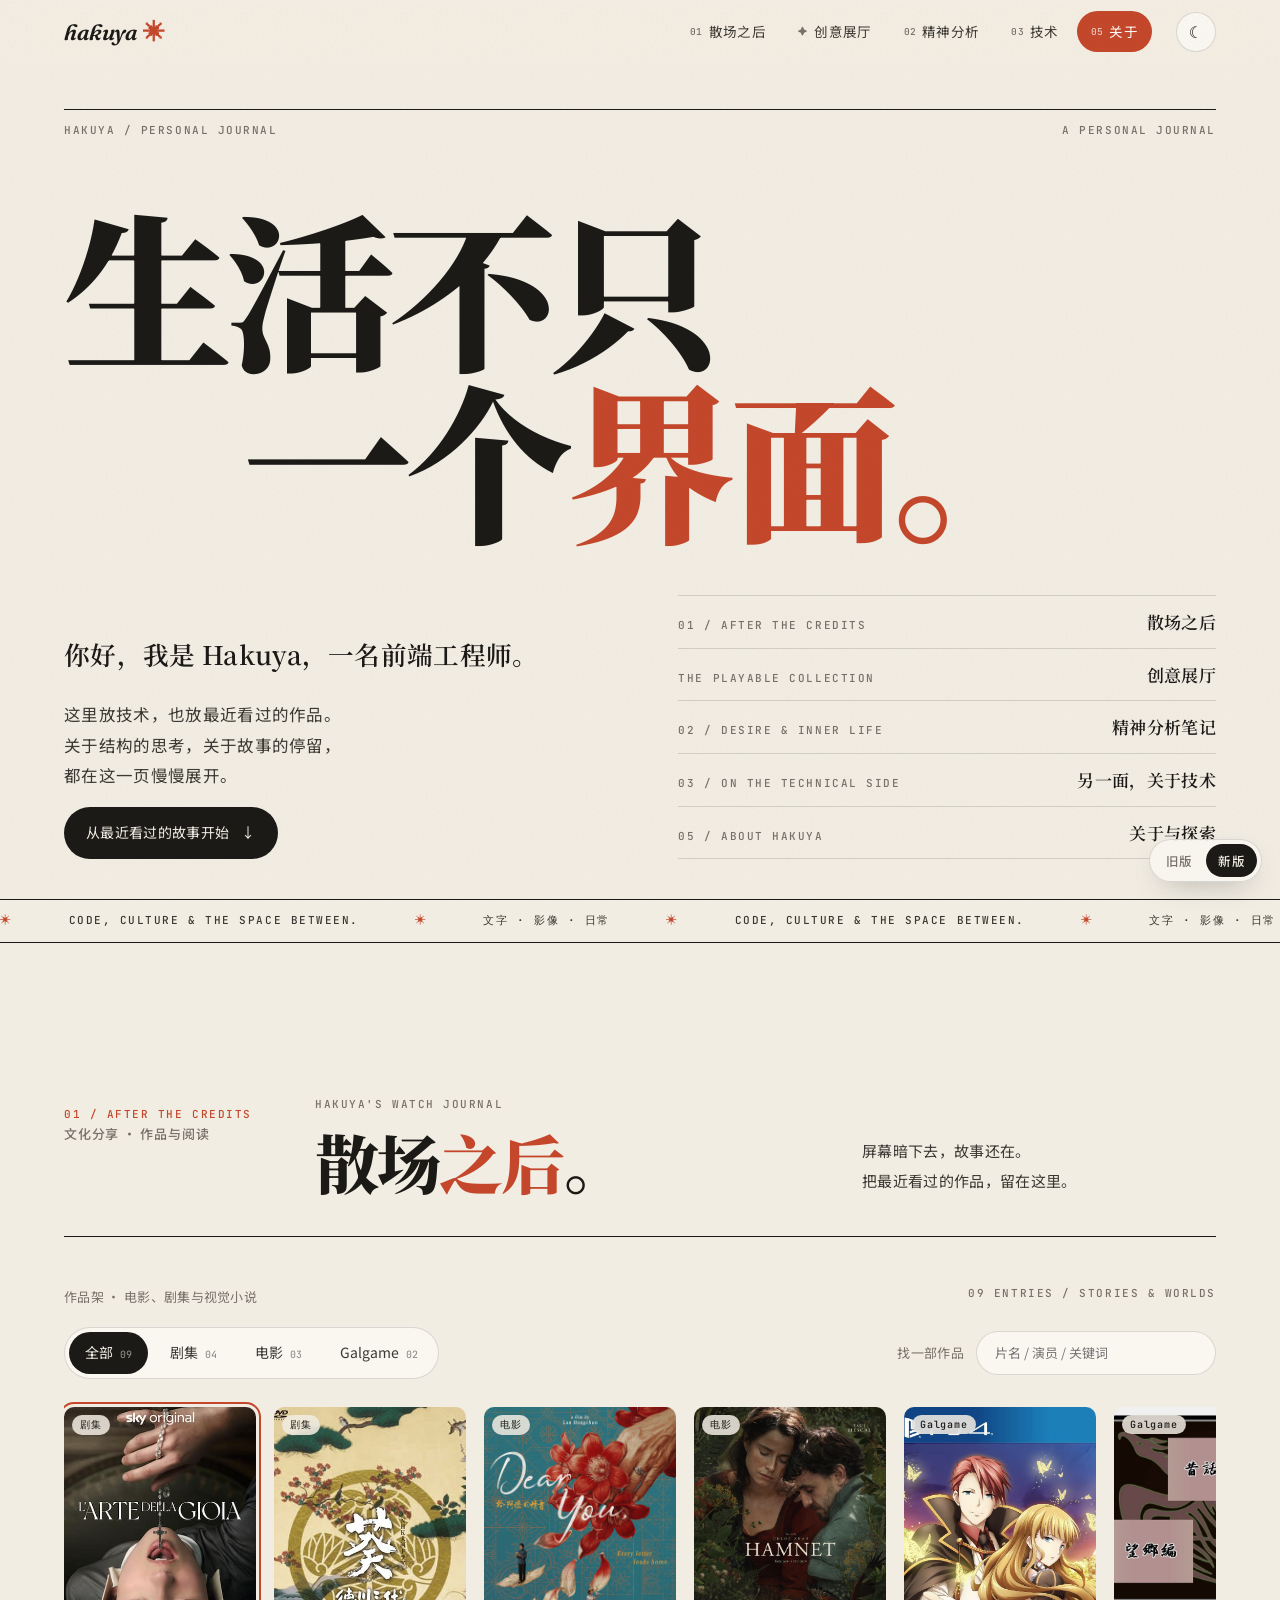
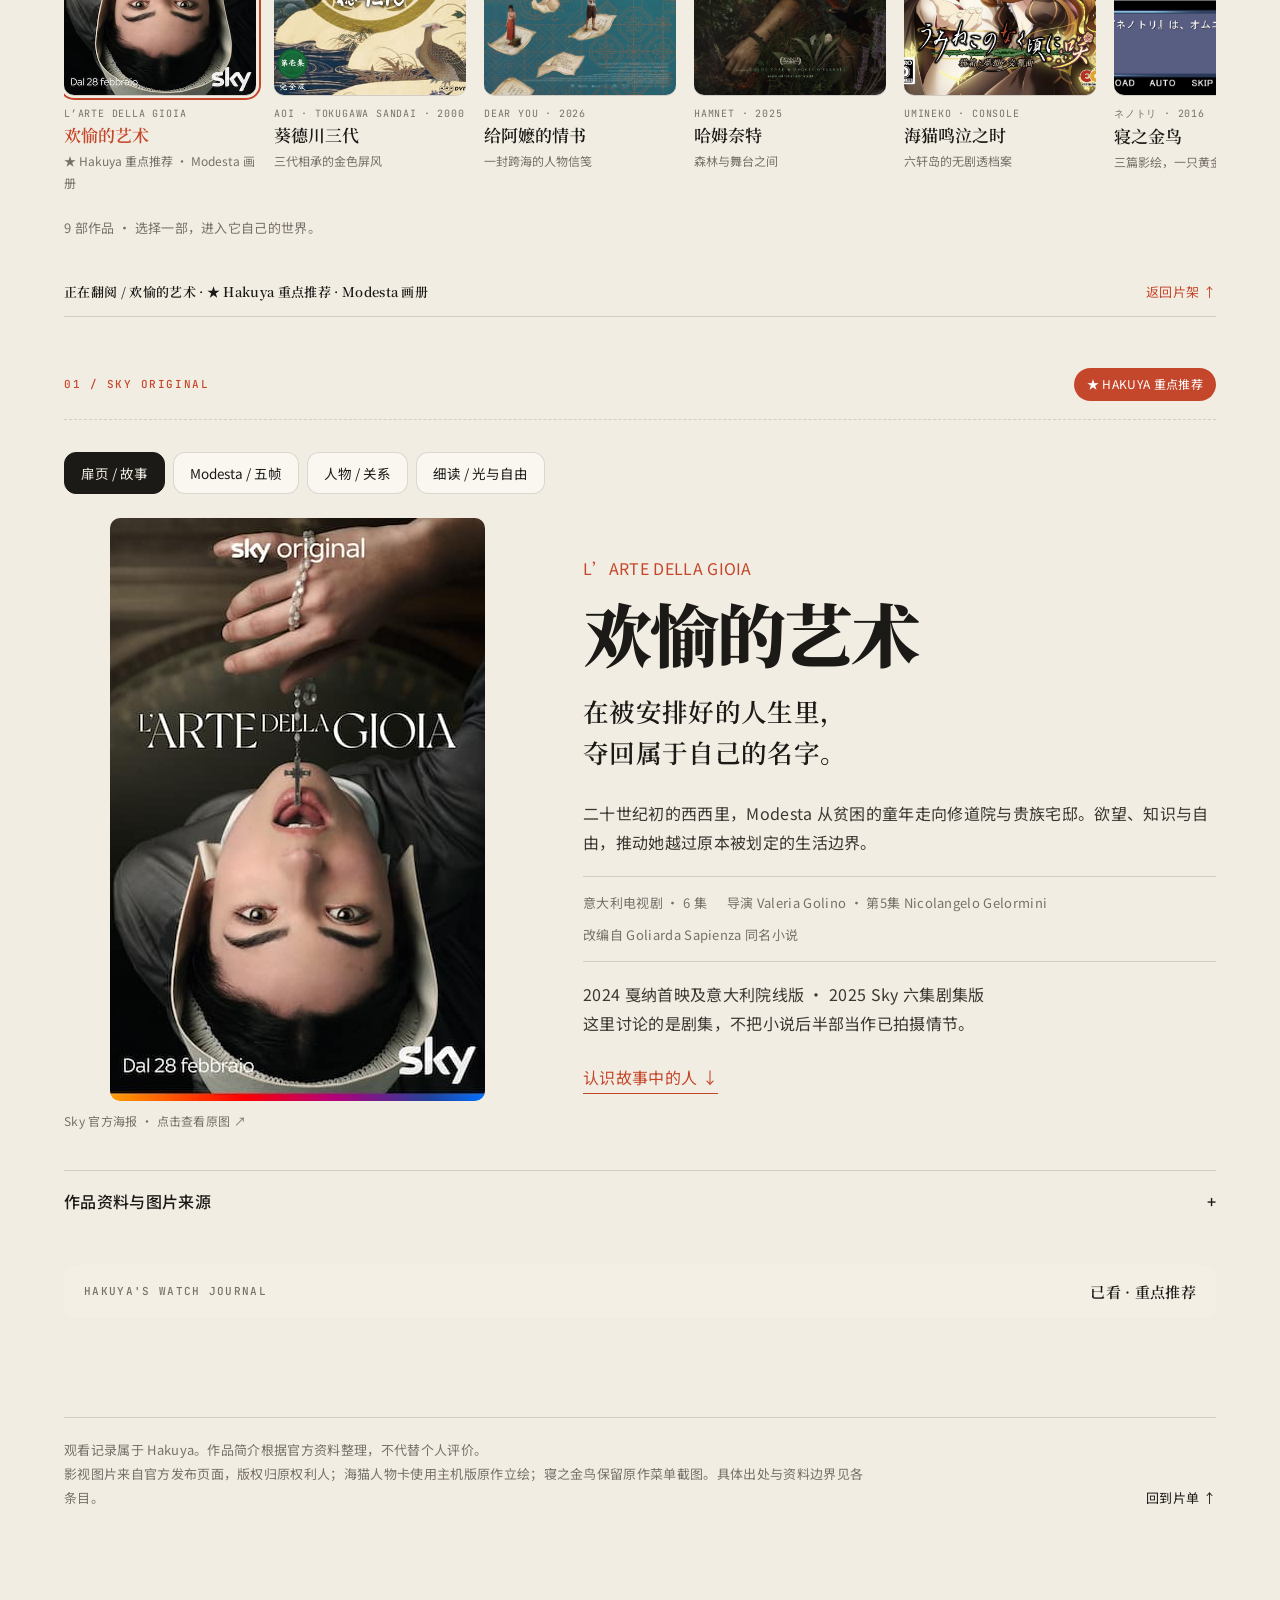
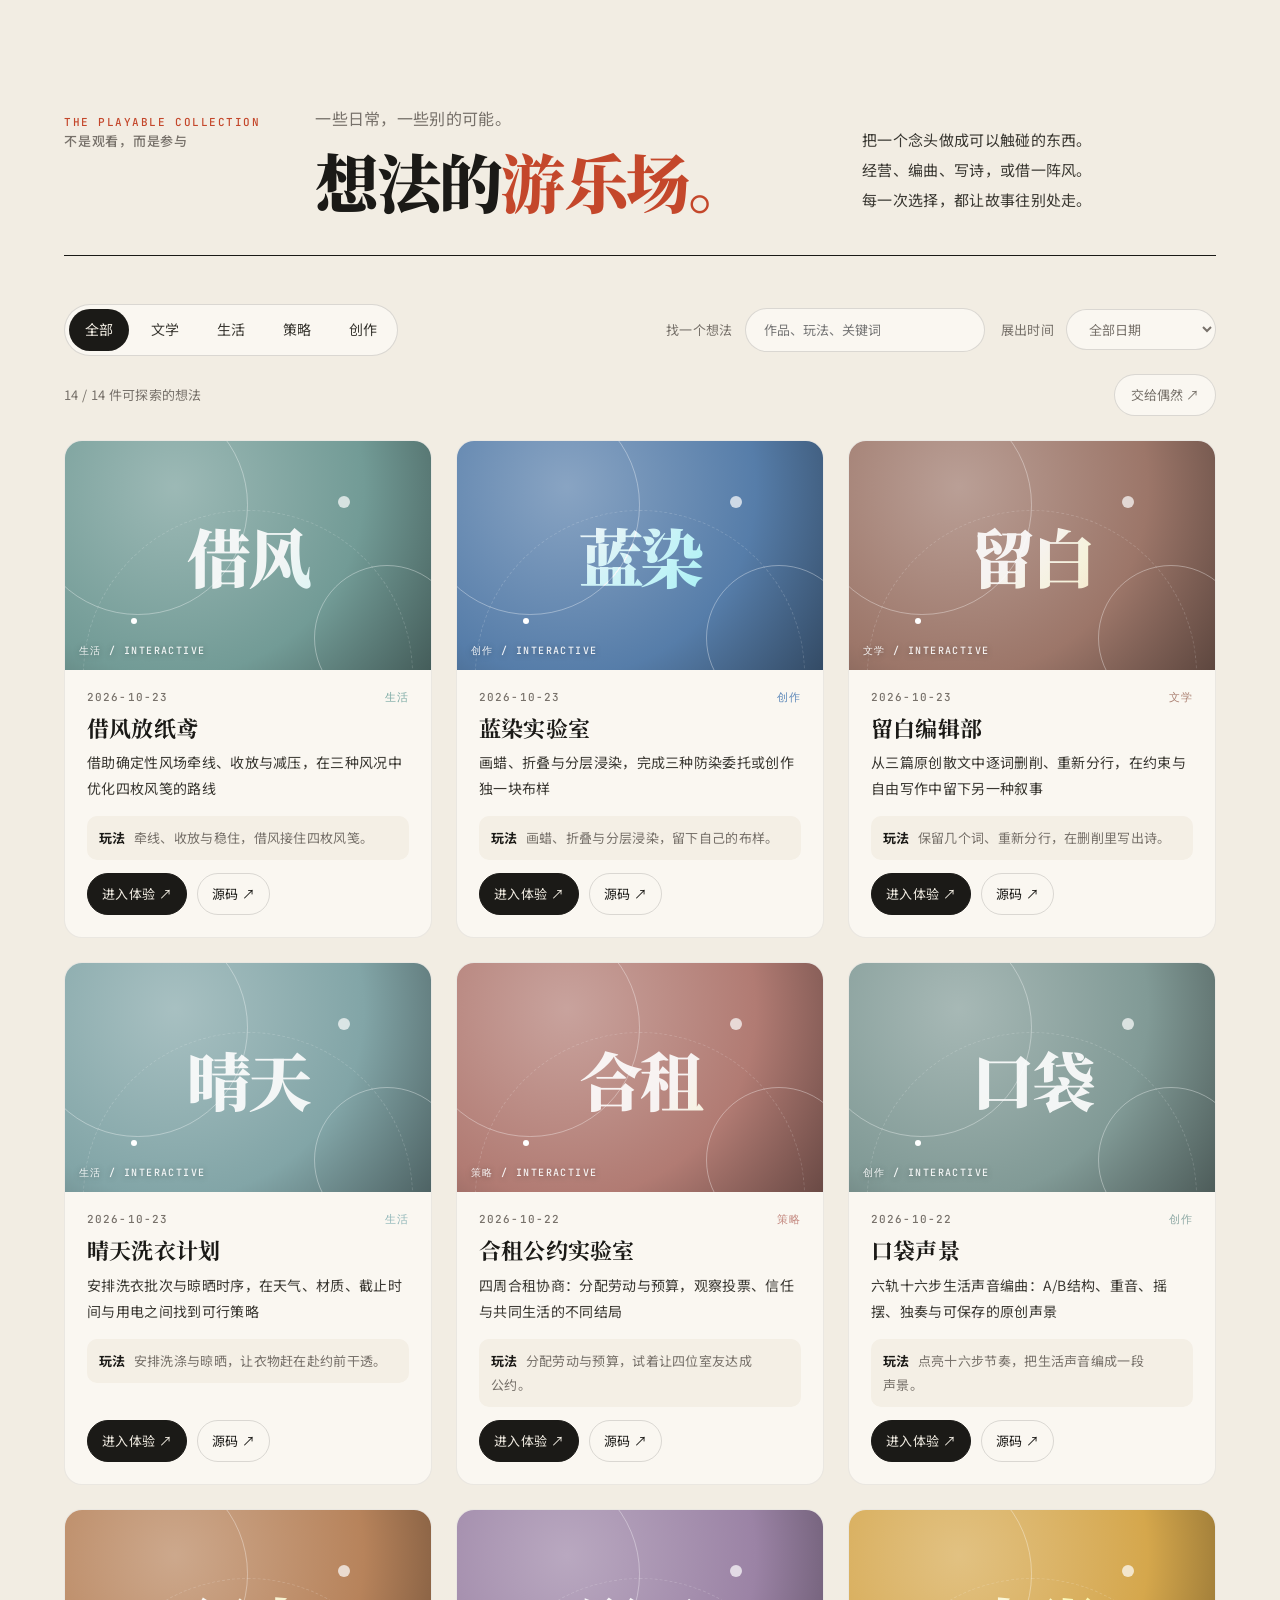
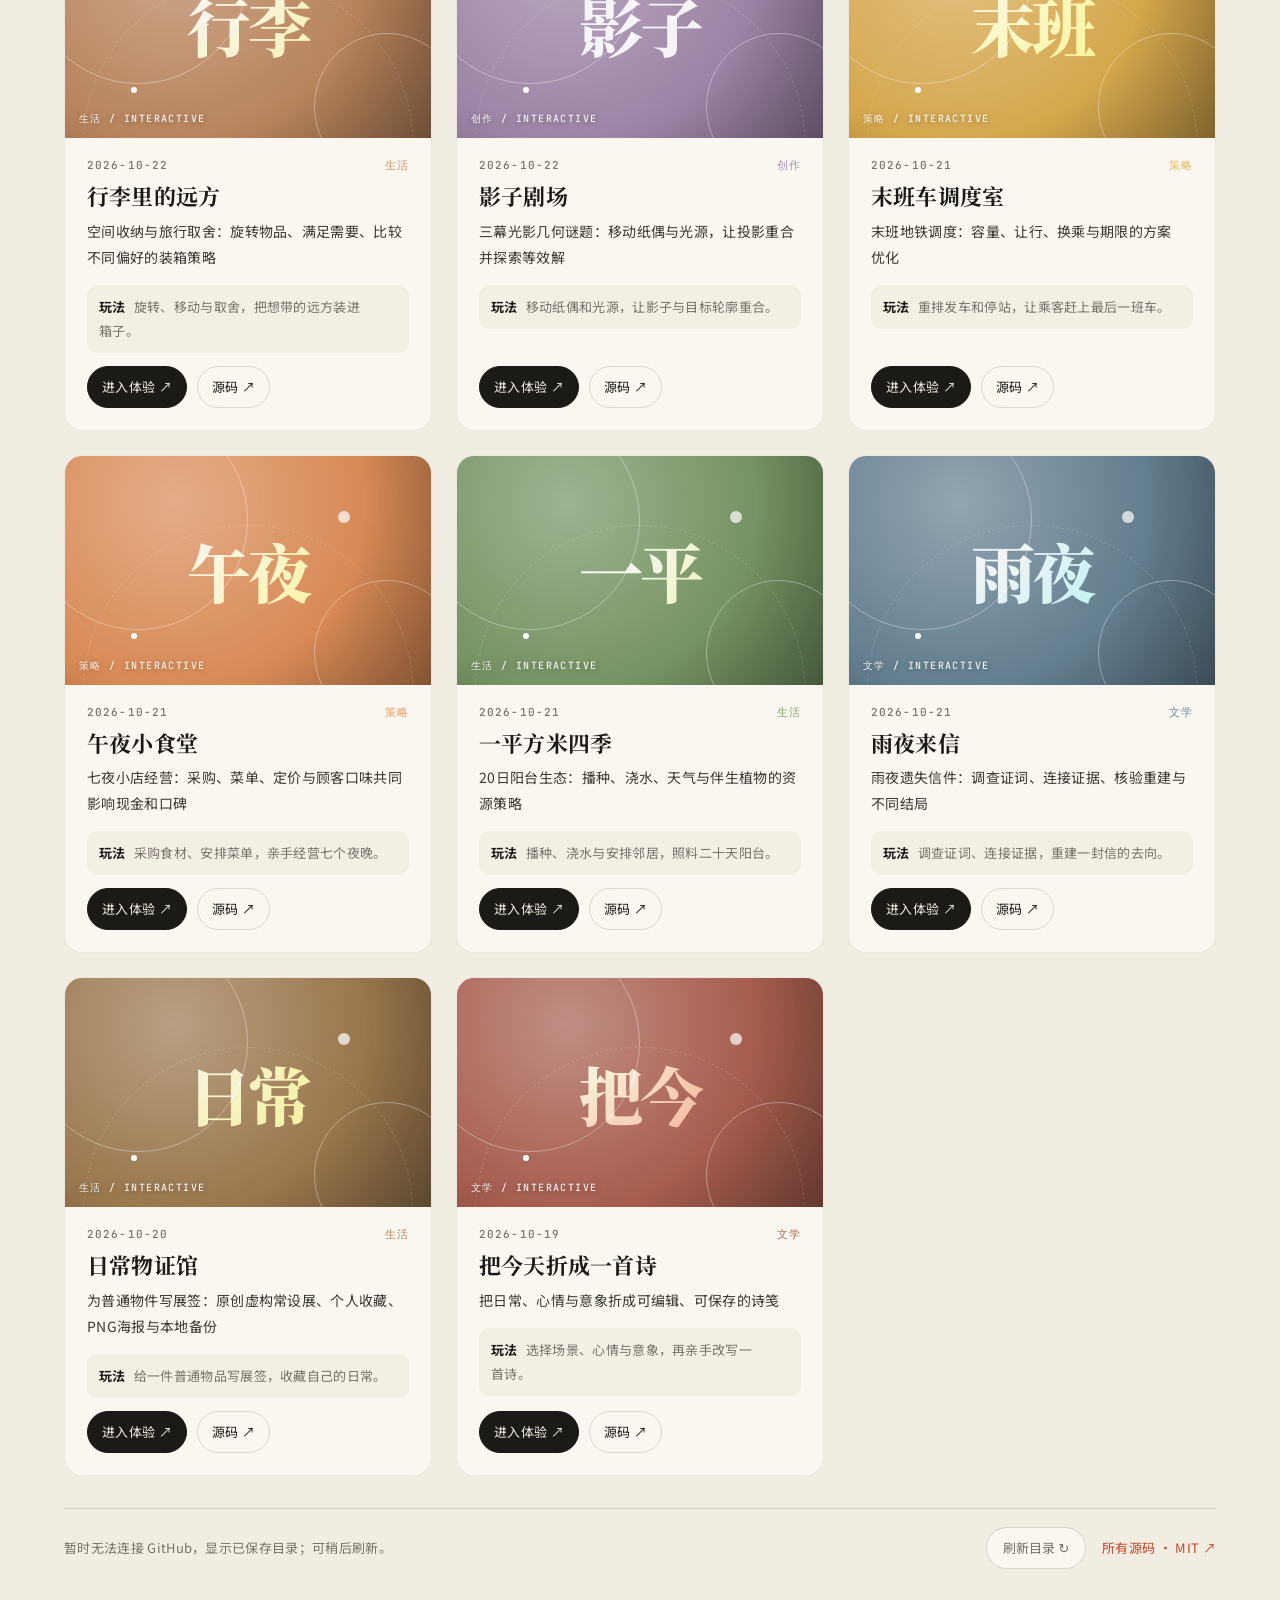
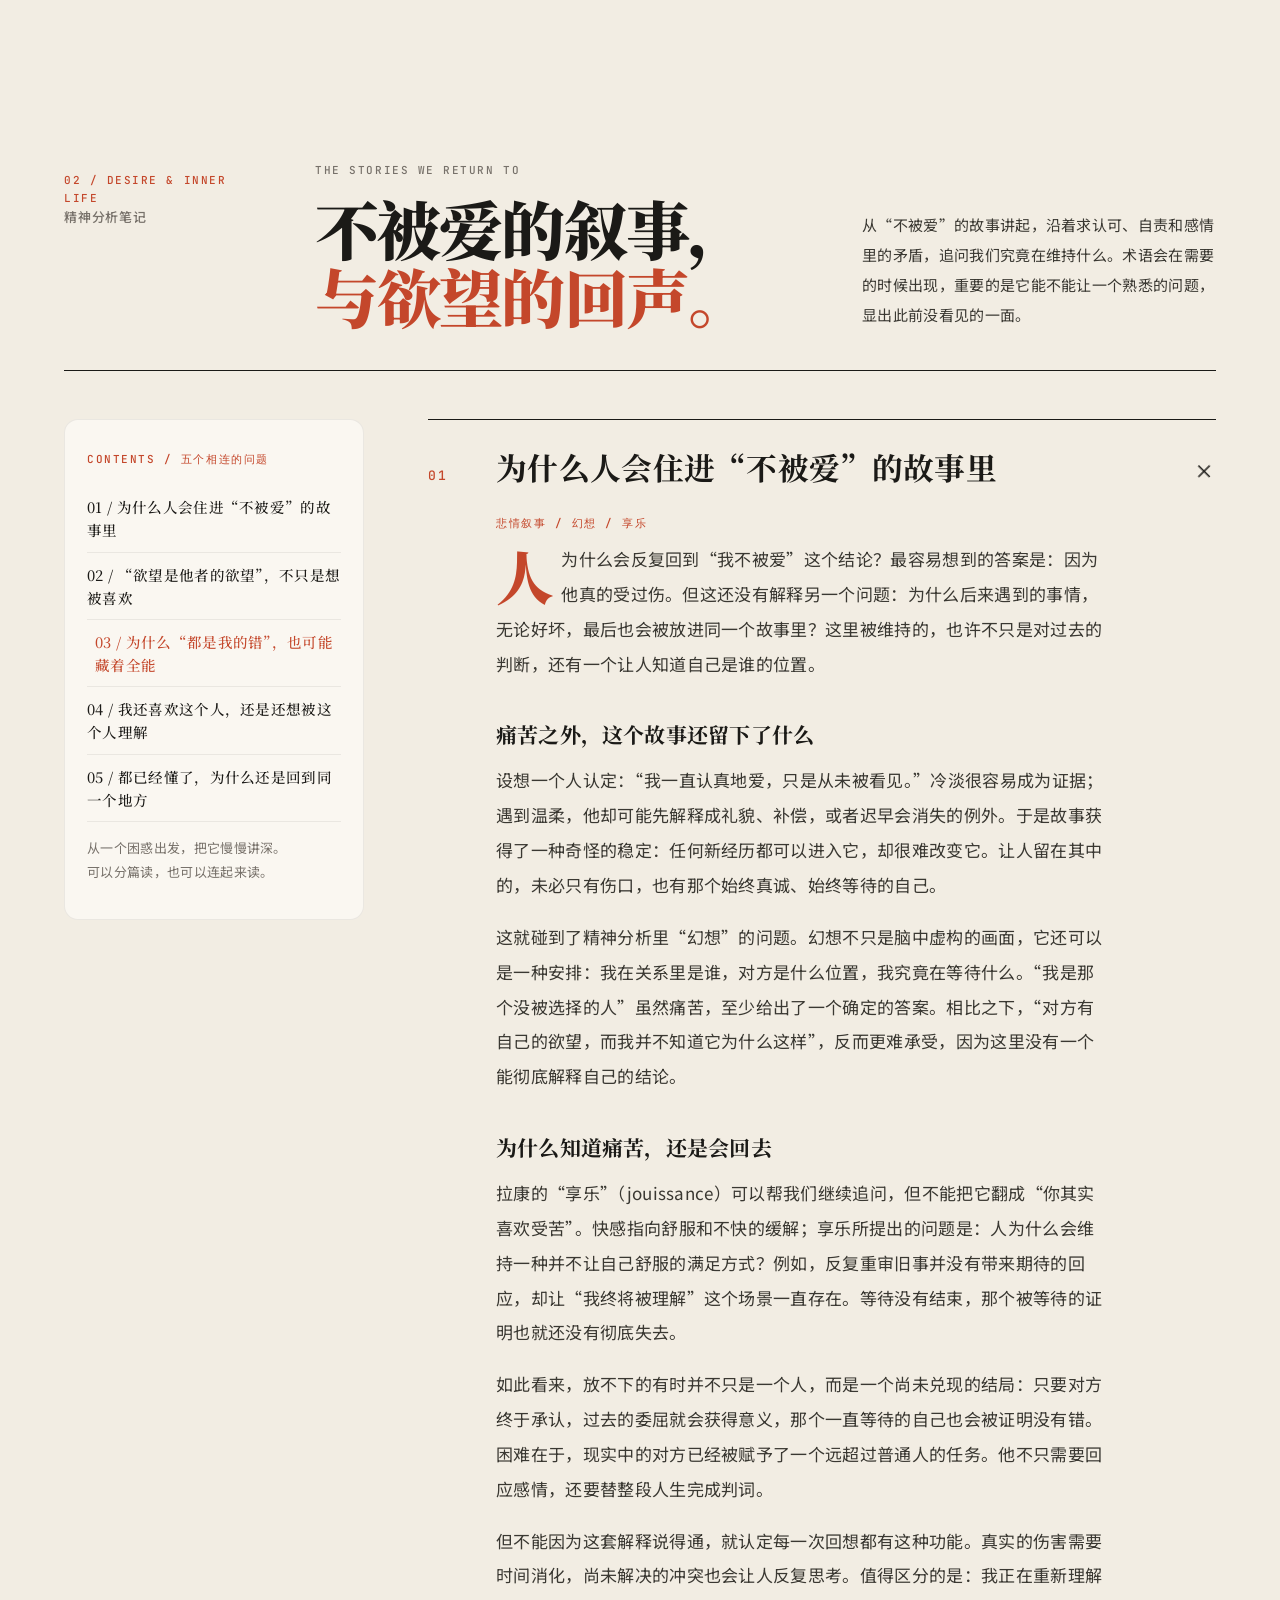
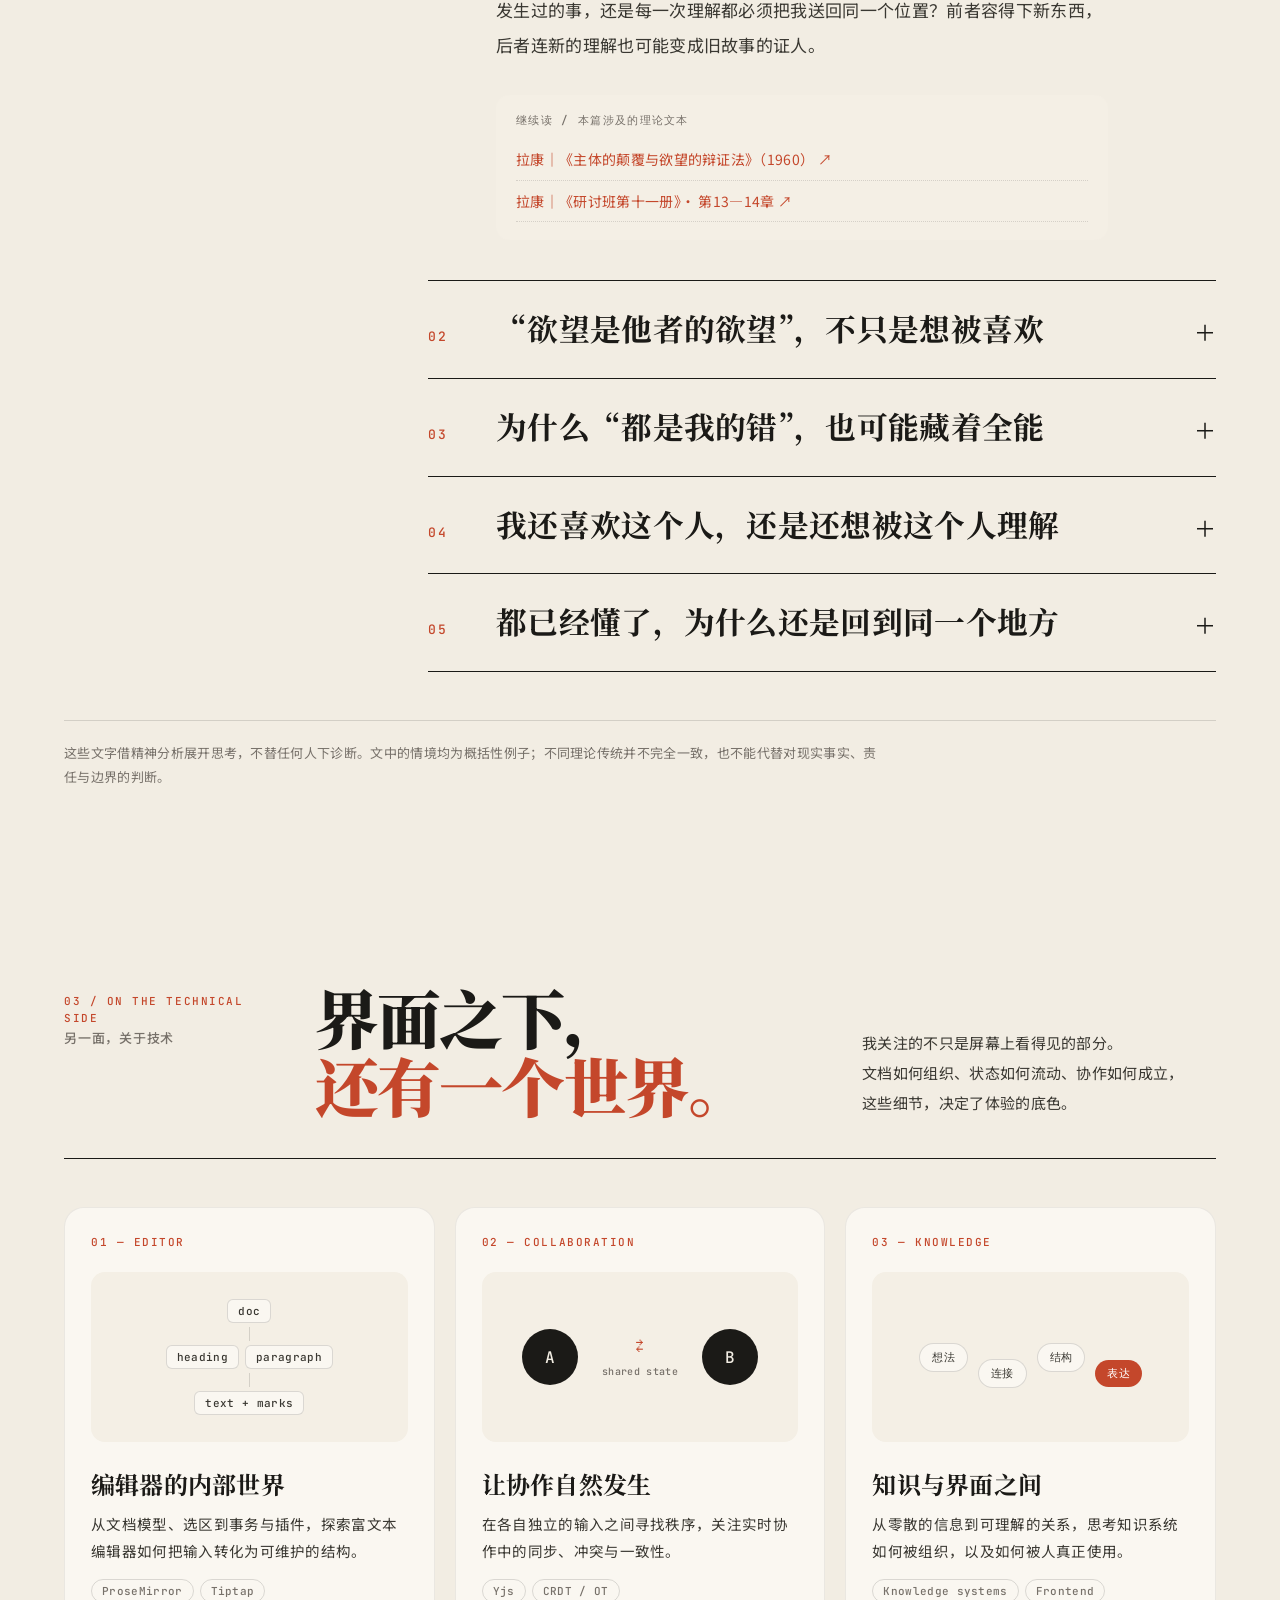
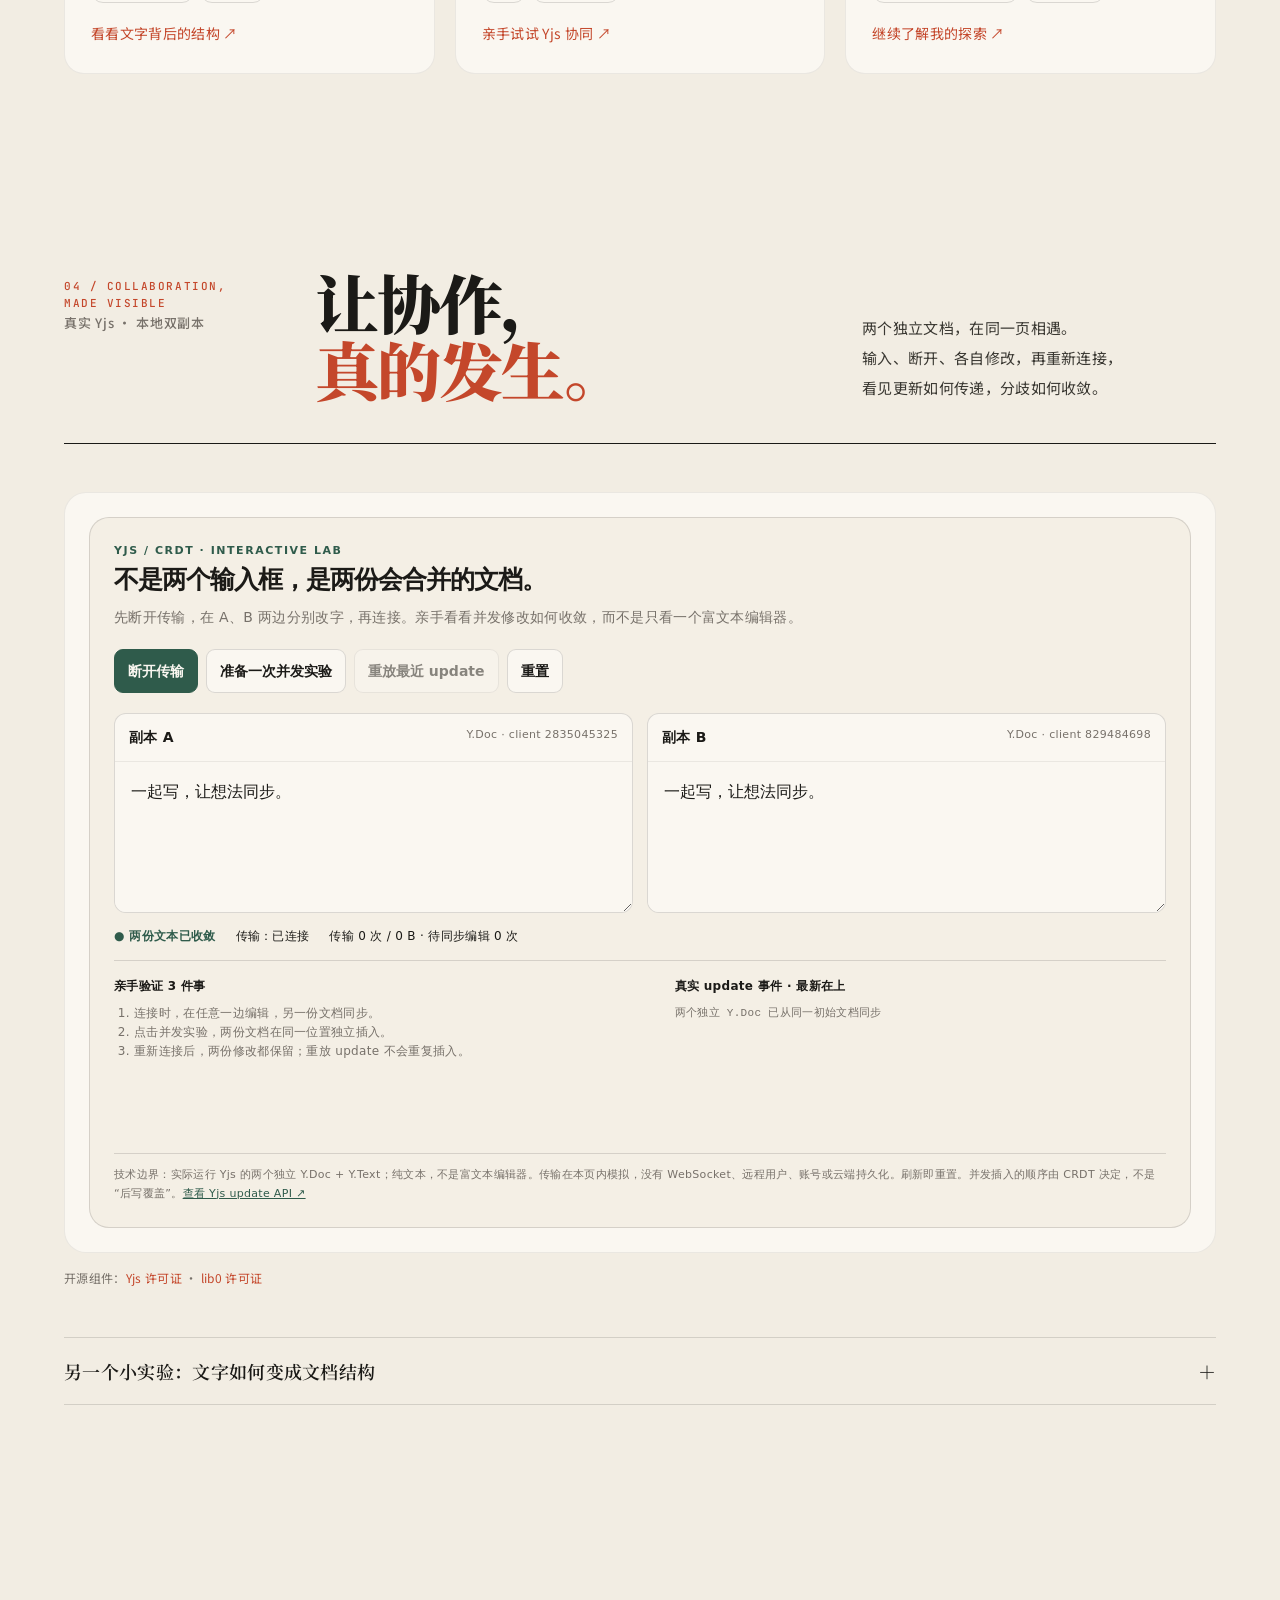
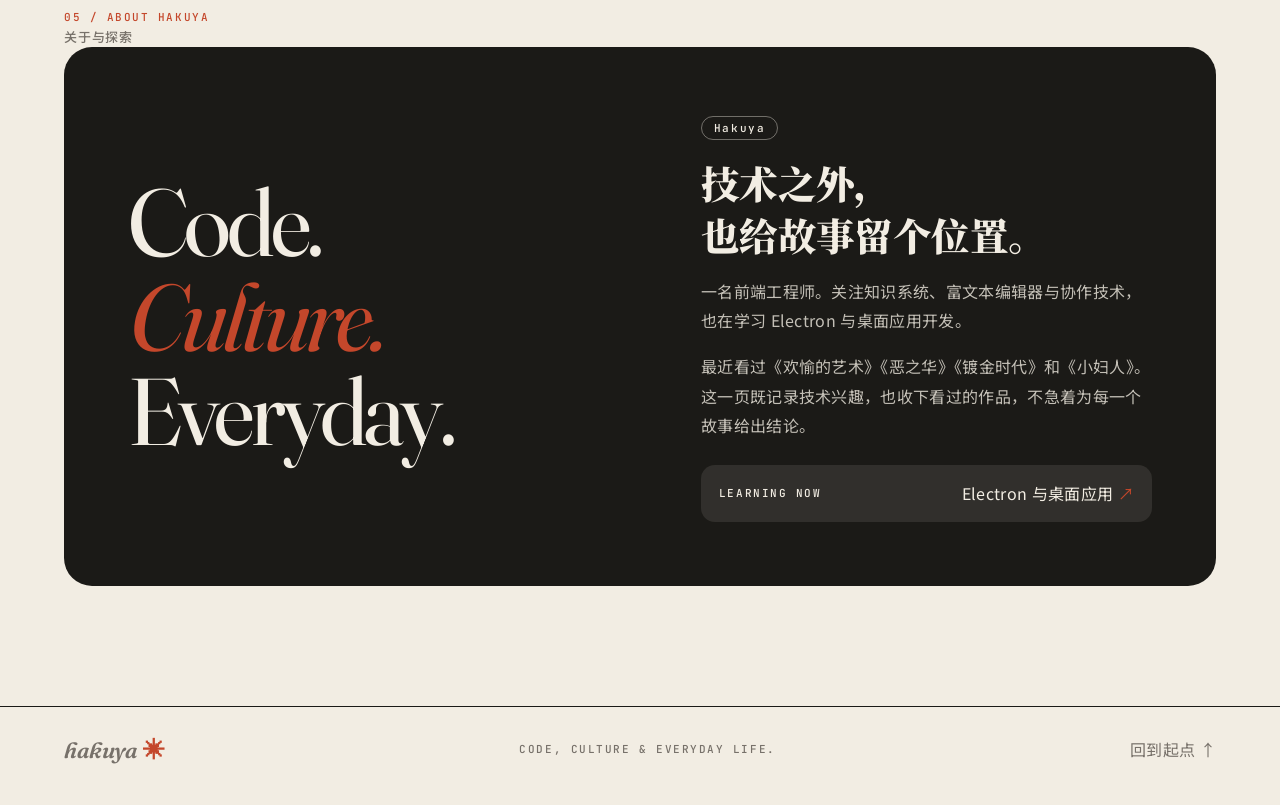
==== commit 985ba21f: "Make redesign the default at /, move original to /classic/, redirect /v2/ to /" ====
--- a/v2/index.html
+++ b/v2/index.html
@@ -1,219 +1 @@
-<!doctype html>
-<html lang="zh-CN" data-theme="light">
-<head>
-<meta charset="utf-8"><meta name="viewport" content="width=device-width,initial-scale=1">
-<title>Hakuya · 文字、影像与日常</title>
-<meta name="description" content="Hakuya 的个人主页。最近看过的剧集、文字与影像，以及前端工程与知识系统的探索。">
-<meta name="theme-color" content="#f2ede3">
-<link rel="icon" href="data:image/svg+xml,%3Csvg xmlns='http://www.w3.org/2000/svg' viewBox='0 0 64 64'%3E%3Crect width='64' height='64' rx='14' fill='%232c392f'/%3E%3Cpath d='M15 46V18h6v12h22V18h6v28h-6V36H21v10' fill='%23eeeee5'/%3E%3C/svg%3E">
-<link rel="preconnect" href="https://fonts.googleapis.com"><link rel="preconnect" href="https://fonts.gstatic.com" crossorigin>
-<link rel="stylesheet" href="https://fonts.googleapis.com/css2?family=Noto+Serif+SC:wght@400;600;900&family=Noto+Sans+SC:wght@400;500;700&family=JetBrains+Mono:wght@400;500&family=Fraunces:ital,opsz,wght@0,9..144,400;1,9..144,400;1,9..144,600&display=swap">
-<script>(()=>{const q=new URLSearchParams(location.search).get('theme');let t=q||localStorage.getItem('hk-theme');if(!t)t=matchMedia('(prefers-color-scheme: dark)').matches?'dark':'light';document.documentElement.dataset.theme=t})()</script>
-<link rel="stylesheet" href="css/site.css">
-<script src="js/app.js" defer></script><script src="js/portraits.js" defer></script><script src="js/library.js" defer></script><script src="js/yjs-lab.js" defer></script><script src="js/gallery.js" defer></script><script src="js/site.js" defer></script>
-</head>
-<body id="top">
-<a class="skip" href="#main">跳转到正文</a><div class="progress" aria-hidden="true"></div>
-<header class="topbar">
- <a class="brand" href="#top">hakuya<span>✳</span></a>
- <nav aria-label="主导航"><a href="#culture"><i>01</i>散场之后</a><a href="#gallery"><i>✦</i>创意展厅</a><a href="#psyche"><i>02</i>精神分析</a><a href="#field"><i>03</i>技术</a><a href="#about"><i>05</i>关于</a></nav>
- <button class="theme" type="button" aria-label="切换深色 / 浅色"><span class="sun">☀</span><span class="moon">☾</span></button>
-</header>
-<main id="main">
-
-<section class="hero" aria-label="开篇">
- <div class="hero-meta mono"><span>HAKUYA / PERSONAL JOURNAL</span><span>A PERSONAL JOURNAL</span></div>
- <h1 class="hero-title"><span class="l1">生活不只</span><span class="l2">一个<em>界面。</em></span></h1>
- <div class="hero-foot">
-  <div class="hero-copy"><p class="lead">你好，我是 Hakuya，一名前端工程师。</p><p>这里放技术，也放最近看过的作品。<br>关于结构的思考，关于故事的停留，<br>都在这一页慢慢展开。</p><a class="pill" href="#culture">从最近看过的故事开始 <span>↓</span></a></div>
-  <ol class="hero-index">
-   <li><a href="#culture"><span class="mono">01 / AFTER THE CREDITS</span><b>散场之后</b></a></li>
-   <li><a href="#gallery"><span class="mono">THE PLAYABLE COLLECTION</span><b>创意展厅</b></a></li>
-   <li><a href="#psyche"><span class="mono">02 / DESIRE &amp; INNER LIFE</span><b>精神分析笔记</b></a></li>
-   <li><a href="#field"><span class="mono">03 / ON THE TECHNICAL SIDE</span><b>另一面，关于技术</b></a></li>
-   <li><a href="#about"><span class="mono">05 / ABOUT HAKUYA</span><b>关于与探索</b></a></li>
-  </ol>
- </div>
- <div class="marquee mono" aria-hidden="true"><div><span>CODE, CULTURE &amp; THE SPACE BETWEEN.</span><span>文字 · 影像 · 日常</span><span>CODE, CULTURE &amp; THE SPACE BETWEEN.</span><span>文字 · 影像 · 日常</span><span>CODE, CULTURE &amp; THE SPACE BETWEEN.</span><span>文字 · 影像 · 日常</span></div></div>
-</section>
-
-<section class="chapter culture" id="culture">
- <header class="chapter-head">
-  <div class="chapter-no mono">01 / AFTER THE CREDITS<br><span>文化分享 · 作品与阅读</span></div>
-  <div><p class="eyebrow mono">HAKUYA'S WATCH JOURNAL</p><h2>散场<em>之后</em>。</h2></div>
-  <p class="chapter-lede">屏幕暗下去，故事还在。<br>把最近看过的作品，留在这里。</p>
- </header>
- <div class="library" id="watch-library">
-  <div class="shelf-heading"><span>作品架 · 电影、剧集与视觉小说</span><span class="mono">09 ENTRIES / STORIES &amp; WORLDS</span></div>
-  <div class="library-tools"><div aria-label="作品类型" class="filters" role="group"><button aria-pressed="true" data-filter="all">全部 <small>09</small></button><button aria-pressed="false" data-filter="series">剧集 <small>04</small></button><button aria-pressed="false" data-filter="film">电影 <small>03</small></button><button aria-pressed="false" data-filter="game">Galgame <small>02</small></button></div><label class="library-search">找一部作品<input autocomplete="off" id="work-search" placeholder="片名 / 演员 / 关键词" type="search"/></label></div>
-  <div class="poster-shelf" id="poster-shelf" aria-label="选择作品"></div>
-  <p class="library-status" id="library-status" aria-live="polite"></p>
-  <noscript><p>以下依次展示全部作品；启用 JavaScript 可使用片架筛选与切换。</p></noscript>
- </div>
- <div class="reader">
-  <div class="feature-bar"><span id="active-work-label">正在翻阅</span><a href="#watch-library">返回片架 ↑</a></div>
-  <article id="aoi-tokugawa" class="work cinema aoi-cinema">
-<div class="cinema-marker"><span class="mono">NHK TAIGA DRAMA / 2000</span><span class="seen">作品收录</span></div>
-<div class="aoi-opening"><div class="aoi-title"><span aria-hidden="true" class="aoi-seal">三代</span><p class="mono">AOI · TOKUGAWA SANDAI</p><h3>葵<span>德川三代</span></h3><p class="aoi-subtitle" lang="ja">葵 徳川三代</p><p class="aoi-deck">天下可以交接。<br/>父亲的影子，如何继承？</p><p>2000 年 NHK 大河剧。故事从关原之战前夕展开，以德川家康、秀忠、家光三代为轴，描绘江户幕府形成的过程。战场之外，父子、家族与政治秩序，构成另一场漫长的交接。</p><p class="aoi-credit">编剧：詹姆斯三木（ジェームス三木）<br/>音乐：岩代太郎 · 解说人物：德川光圀（中村梅雀 饰）</p></div><figure class="aoi-cover"><a aria-label="查看葵德川三代完整 DVD 封面" href="../assets/aoi-dvd.jpg" rel="noopener" target="_blank"><img alt="葵德川三代第一集 DVD 盒装封面：金色底、三叶葵纹、松树与飞鸟" height="500" loading="lazy" src="../assets/aoi-dvd.jpg" width="500"/></a><figcaption>NHK 官方 DVD 盒装封面 · 第壱集<br/>保留原图构图；不是剧照或人物肖像。</figcaption></figure></div>
-<figure class="aoi-scene"><a aria-label="查看葵德川三代第二十集官方剧照" href="../assets/aoi-still.jpg" rel="noopener" target="_blank"><img alt="葵德川三代第二十集官方剧照：林间交谈的两位人物" height="270" loading="lazy" src="../assets/aoi-still.jpg" width="480"/></a><figcaption><span class="mono">A SCENE / 二元政治</span><p>权力的交接，<br/>不止发生在仪式上。</p><small>第 20 集「二元政治」 · NHK On Demand 官方剧照<br/>© NHK · 保留原始画面</small></figcaption></figure>
-<section aria-labelledby="aoi-succession-title" class="aoi-succession"><div class="aoi-section-heading"><span class="mono">THREE GENERATIONS / 三つの視点</span><h4 id="aoi-succession-title">把卷轴交给下一代。</h4><p>选择一代，切换人物与观看线索。这里讨论剧作的入口，不代替历史研究，也不泄露人物结局。</p></div>
-<div aria-label="选择德川三代人物" class="aoi-generations" role="group"><button aria-controls="aoi-dossier" aria-pressed="true" data-aoi="ieyasu" type="button"><small>壹 · 开创</small><strong>家康</strong><span>津川雅彦 饰</span></button><button aria-controls="aoi-dossier" aria-pressed="false" data-aoi="hidetada" type="button"><small>贰 · 承接</small><strong>秀忠</strong><span>西田敏行 饰</span></button><button aria-controls="aoi-dossier" aria-pressed="false" data-aoi="iemitsu" type="button"><small>叁 · 延续</small><strong>家光</strong><span>二代目尾上辰之助 饰</span></button></div>
-<div aria-live="polite" class="aoi-dossier" id="aoi-dossier"><figure class="character-portrait" data-portrait="aoi-ieyasu"><button aria-label="放大：德川家康 · 津川雅彦" class="portrait-open" data-enlarge="aoi-ieyasu" type="button"><img alt="津川雅彦饰演德川家康的葵德川三代官方人物剧照" height="250" loading="lazy" src="../assets/characters/aoi-ieyasu.jpg" width="250"/><span aria-hidden="true">↗</span></button><figcaption>德川家康 · 津川雅彦<small>© NHK / チャンネル銀河</small></figcaption></figure><div class="portrait-copy"><p class="mono">FIRST GENERATION / 德川家康</p><h5>建立秩序的人。</h5><p class="actor">津川雅彦 饰 · 秀忠之父，家光之祖父</p><p>三代叙事的起点。剧中的家康从关原前后的权力角逐走向幕府的建立；在成为大御所之后，他与秀忠之间的政治关系仍是重要线索。</p><div class="aoi-question"><small>观看线索 · 本页编辑提问</small><p>当开创者仍在场，继承者怎样获得自己的判断空间？</p></div></div></div>
-<noscript><p>德川秀忠：西田敏行饰，家康之子、家光之父，是前后两代之间的承接者。德川家光：二代目尾上辰之助（现四代目尾上松绿）饰，是三代叙事中的第三代将军。</p></noscript></section>
-<section class="aoi-family"><div><span class="mono">BEYOND THE SUCCESSION</span><h4>家谱之外，<br/>也有人在说话。</h4></div><div><figure class="character-portrait" data-portrait="aoi-go"><button aria-label="放大：阿江（右）与秀忠 · 岩下志麻、西田敏行" class="portrait-open" data-enlarge="aoi-go" type="button"><img alt="葵德川三代剧照：阿江在右，秀忠在左" height="293" loading="lazy" src="../assets/characters/aoi-go.jpg" width="520"/><span aria-hidden="true">↗</span></button><figcaption>阿江（右）与秀忠 · 岩下志麻、西田敏行<small>© NHK / チャンネル銀河</small></figcaption></figure><h5>阿江 · 岩下志麻 饰</h5><p>秀忠的妻子、家光的母亲。沿着她的视角，可以把将军家的继承问题重新放回家庭关系中理解。</p><figure class="character-portrait" data-portrait="aoi-yodo"><button aria-label="放大：淀殿 · 小川真由美" class="portrait-open" data-enlarge="aoi-yodo" type="button"><img alt="小川真由美饰演淀殿的葵德川三代剧照" height="293" loading="lazy" src="../assets/characters/aoi-yododono-corrected.jpg" width="520"/><span aria-hidden="true">↗</span></button><figcaption>淀殿 · 小川真由美<small>© NHK / チャンネル銀河</small></figcaption></figure><h5>淀殿 · 小川真由美 饰</h5><p>丰臣秀赖的母亲。与德川三代并置的丰臣家，是理解剧中家族与政治关系的重要一端。</p></div></section>
-<details class="cinema-details"><summary>作品资料、图片与阅读边界 <span>+</span></summary><div><p>日本电视剧，2000 年播出。人物及演员据 NHK 官方资料整理；二代目尾上辰之助现名四代目尾上松绿。本页的观看提问是编辑性的阅读建议，不是 Hakuya 的个人观后感。</p><p>DVD 封面来自 NHK 集团官方商城；第 20 集剧照来自 NHK On Demand。版权归 NHK 及原权利人。图片仅作作品识别与介绍，不授予再利用许可。</p><a href="https://nhk-groupmall.jp/products/nqu-12398aa" rel="noopener noreferrer" target="_blank">NHK：作品介绍、主创与 DVD 封面 ↗</a><a href="https://www.nhk-ondemand.jp/goods/G2019096601SA000/index.html" rel="noopener noreferrer" target="_blank">NHK：第 20 集「二元政治」与剧照 ↗</a><a href="https://nhk-groupmall.jp/blogs/read/ieyasu" rel="noopener noreferrer" target="_blank">NHK：德川家康题材回顾与三代演员 ↗</a><a href="https://www.nhk-ondemand.jp/program/P201200099500000/index.html?np_banID=top_pr_000995" rel="noopener noreferrer" target="_blank">NHK On Demand：作品与演员资料 ↗</a></div></details>
-<div class="cinema-record">HAKUYA'S WATCH JOURNAL <span>已收录 · 暂未写下个人短评</span></div></article>
-<article id="art-of-joy" class="work cinema joy-cinema"><div class="cinema-marker"><span class="mono">01 / SKY ORIGINAL</span><span class="seen joy-recommend">★ HAKUYA 重点推荐</span></div><div class="joy-opening"><figure class="official-poster"><a aria-label="查看欢愉的艺术完整官方海报" href="../assets/joy-poster.jpg" target="_blank"><img alt="欢愉的艺术 Sky 官方海报，Modesta 的倒置肖像与十字架" height="583" loading="lazy" src="../assets/joy-poster.jpg" width="375"/></a><figcaption>Sky 官方海报 · 点击查看原图 ↗</figcaption></figure><div class="cinema-intro"><span class="film-eyebrow">L’ARTE DELLA GIOIA</span><h3>欢愉的艺术</h3><p class="film-deck">在被安排好的人生里，<br/>夺回属于自己的名字。</p><p>二十世纪初的西西里，Modesta 从贫困的童年走向修道院与贵族宅邸。欲望、知识与自由，推动她越过原本被划定的生活边界。</p><div class="film-facts"><span>意大利电视剧 · 6 集</span><span>导演 Valeria Golino · 第5集 Nicolangelo Gelormini</span><span>改编自 Goliarda Sapienza 同名小说</span></div><p class="joy-edition">2024 戛纳首映及意大利院线版 · 2025 Sky 六集剧集版<br/>这里讨论的是剧集，不把小说后半部当作已拍摄情节。</p><a class="film-anchor" href="#joy-characters">认识故事中的人 <span>↓</span></a></div></div>
-<section aria-labelledby="modesta-gallery-title" class="joy-gallery"><div class="joy-gallery-heading"><span class="mono">MODESTA / FIVE MOMENTS</span><h4 id="modesta-gallery-title">她的目光，比对白先抵达。</h4><p>Tecla Insolia 饰 Modesta。五个不同的瞬间，从海边回眸到垂眸合掌，留下她的目光、动作与表情；点开看大图，可用左右方向键翻阅。</p></div><div class="modesta-contact-sheet"><figure class="character-portrait" data-portrait="joy-modesta-1"><button aria-label="放大：Modesta / 海边 · 回眸" class="portrait-open" data-enlarge="joy-modesta-1" data-gallery="modesta" type="button"><img alt="Tecla Insolia 饰 Modesta：海边 · 回眸" height="720" loading="lazy" src="../assets/characters/joy-modesta-cinema-1.png" width="1280"/><span aria-hidden="true">↗</span></button><figcaption>Modesta / 海边 · 回眸<small>© Sky / 官方预告画面 · 1280×720</small></figcaption></figure><figure class="character-portrait" data-portrait="joy-modesta-2"><button aria-label="放大：Modesta / 侧光 · 垂眸合掌" class="portrait-open" data-enlarge="joy-modesta-2" data-gallery="modesta" type="button"><img alt="Tecla Insolia 饰 Modesta：侧光 · 垂眸合掌" height="720" loading="lazy" src="../assets/characters/joy-modesta-cinema-2.png" width="1280"/><span aria-hidden="true">↗</span></button><figcaption>Modesta / 侧光 · 垂眸合掌<small>© Sky / 官方预告画面 · 1280×720</small></figcaption></figure><figure class="character-portrait" data-portrait="joy-modesta-3"><button aria-label="放大：Modesta / 烛火 · 一封信" class="portrait-open" data-enlarge="joy-modesta-3" data-gallery="modesta" type="button"><img alt="Tecla Insolia 饰 Modesta：烛火 · 一封信" height="720" loading="lazy" src="../assets/characters/joy-modesta-cinema-3.png" width="1280"/><span aria-hidden="true">↗</span></button><figcaption>Modesta / 烛火 · 一封信<small>© Sky / 官方预告画面 · 1280×720</small></figcaption></figure><figure class="character-portrait" data-portrait="joy-modesta-4"><button aria-label="放大：Modesta / 玻璃 · 光与凝望" class="portrait-open" data-enlarge="joy-modesta-4" data-gallery="modesta" type="button"><img alt="Tecla Insolia 饰 Modesta：玻璃 · 光与凝望" height="720" loading="lazy" src="../assets/characters/joy-modesta-cinema-4.png" width="1280"/><span aria-hidden="true">↗</span></button><figcaption>Modesta / 玻璃 · 光与凝望<small>© Sky / 官方预告画面 · 1280×720</small></figcaption></figure><figure class="character-portrait" data-portrait="joy-modesta-5"><button aria-label="放大：Modesta / 对望 · 与 Beatrice" class="portrait-open" data-enlarge="joy-modesta-5" data-gallery="modesta" type="button"><img alt="Tecla Insolia 饰 Modesta：对望 · 与 Beatrice" height="1000" loading="lazy" src="../assets/characters/joy-modesta-cinema-5.png" width="1500"/><span aria-hidden="true">↗</span></button><figcaption>Modesta / 对望 · 与 Beatrice<small>© Paolo Ciriello / Sky Italia · 宣传剧照 · 1500×1000</small></figcaption></figure></div><p class="joy-gallery-source">四帧选自 Sky 官方预告（原生 1280×720），一张为 Paolo Ciriello / Sky Italia 宣传剧照（1500×1000）。保留原作构图与光影，不加暗色滤镜、不补脸、不放大小图；点开查看完整画面和出处。</p></section>
-<section aria-labelledby="joy-cast-title" class="characters joy-characters" id="joy-characters"><div class="cast-title"><span class="mono">THE PEOPLE IN THE STORY</span><h4 id="joy-cast-title">她，与改变她命运的人。</h4></div><div class="joy-cast-grid"><article class="modesta-mood-card"><img alt="Tecla Insolia 饰 Modesta，在海边回眸的官方预告画面" height="720" loading="lazy" src="../assets/characters/joy-modesta-cinema-1.png" width="1280"/><div class="character-copy"><h5>Modesta <span>莫德斯塔</span></h5><p class="actor">饰演者 · Tecla Insolia</p><p>出身贫困，却对知识、爱情与自由有强烈渴望。她不愿接受社会替自己安排的命运，是整部故事的行动中心。</p></div></article><article><img alt="Jasmine Trinca 饰演修道院院长 Leonora 的官方剧照" height="300" loading="lazy" src="../assets/leonora.jpg" width="480"/><div class="character-copy"><h5>Leonora <span>莱奥诺拉</span></h5><p class="actor">饰演者 · Jasmine Trinca</p><p>收留年幼 Modesta 的修道院院长。她注意到女孩的聪明与倔强，并成为其成长早期的重要人物。</p></div></article><article><figure class="character-portrait" data-portrait="joy-gaia"><button aria-label="放大：Gaia · Valeria Bruni Tedeschi" class="portrait-open" data-enlarge="joy-gaia" type="button"><img alt="Gaia 身着绿色礼服，坐在灯旁" height="601" loading="lazy" src="../assets/characters/joy-gaia.jpg" width="960"/><span aria-hidden="true">↗</span></button><figcaption>Gaia · Valeria Bruni Tedeschi<small>© Sky Italia / Sky 官方角色图集</small></figcaption></figure><div class="character-copy"><h5>Gaia <span>盖娅</span></h5><p class="actor">饰演者 · Valeria Bruni Tedeschi</p><p>Brandiforti 家族的掌权者。她看见 Modesta 的能力，也希望将其纳入宅邸的秩序；认可与利用并不总能分开。</p></div></article><article><figure class="character-portrait" data-portrait="joy-beatrice"><button aria-label="放大：Beatrice · Alma Noce" class="portrait-open" data-enlarge="joy-beatrice" type="button"><img alt="Beatrice 金色卷发的人物剧照" height="601" loading="lazy" src="../assets/characters/joy-beatrice.jpg" width="960"/><span aria-hidden="true">↗</span></button><figcaption>Beatrice · Alma Noce<small>© Sky Italia / Sky 官方角色图集</small></figcaption></figure><div class="character-copy"><h5>Beatrice <span>贝阿特丽切</span></h5><p class="actor">饰演者 · Alma Noce</p><p>贵族家庭中较年轻的一员。她与 Modesta 的亲密，使宅邸不只是权力场，也成为两种成长经验相遇的地方。</p></div></article><article><figure class="character-portrait" data-portrait="joy-carmine"><button aria-label="放大：Carmine · Guido Caprino" class="portrait-open" data-enlarge="joy-carmine" type="button"><img alt="Carmine 坐在窗旁" height="601" loading="lazy" src="../assets/characters/joy-carmine.jpg" width="960"/><span aria-hidden="true">↗</span></button><figcaption>Carmine · Guido Caprino<small>© Sky Italia / Sky 官方角色图集</small></figcaption></figure><div class="character-copy"><h5>Carmine <span>卡尔米内</span></h5><p class="actor">饰演者 · Guido Caprino</p><p>管理 Brandiforti 土地的人。他与 Modesta 的相遇连接着庄园劳动、权力分配与吸引，而不只是浪漫支线。</p></div></article></div></section><section aria-labelledby="joy-reading-title" class="joy-reading"><span class="mono">READING THE IMAGE / 无结局剧透导读</span><h4 id="joy-reading-title">欢愉不是奖赏，<br/>而是一种必须学习的能力。</h4><p class="joy-reading-lead">以下是围绕剧集的编辑导读，不代写 Hakuya 的私人观后感。重点推荐是主人的选择；具体阅读角度保留为可以争论的问题。</p><div class="joy-margins"><article><span>01 / 空间</span><h5>从被收留，到能够行动</h5><p>贫困家庭、修道院、贵族宅邸，不只是三套布景，也可以读作三种规定人生的秩序。沿着门、窗、走廊与庭院看过去：Modesta 在什么时候只是被允许留下，又在什么时候开始改变周围人的安排？</p></article><article><span>02 / 关系</span><h5>爱与权力，没有分开出现</h5><p>Leonora 的庇护、Gaia 的认可、Beatrice 的亲近、Carmine 的对抗，让“关系”成为不同资源与依赖交错的地方。可以观察同一个姿态何时是照顾，何时也构成要求；不急着把每个人分成解放者或阻碍者。</p></article><article><span>03 / 伦理</span><h5>不把自由，写成无瑕的证明</h5><p>一部以女性自主为中心的故事，也可以让主人公保持难以归类。理解行动的处境，与赞同每个选择不是同一回事。观看的张力正在于：当她拒绝做一个可被轻易称赞的人，我们是否仍愿意继续看她？</p></article></div><details class="joy-craft" open=""><summary>画面笔记 / 阴影、烛光与西西里的日光</summary><p>摄影指导 Fabio Cianchetti 在 ARRI 访谈中谈到：影片以烛光处理大量夜景，视觉氛围参考了索科洛夫的《浮士德》，主要使用固定机位及少量轨道运动。他特别提及树下阅读的一束阳光。这里的深橄榄色、暗金与留白，也沿着这种明暗关系设计，而不是给所有作品套用同一种卡片模板。</p><a href="https://www.arri.com/news-it/dp-fabio-cianchetti-e-la-serie-tv-l-arte-della-gioia" rel="noopener noreferrer" target="_blank">读摄影指导的原始访谈 · 2024-06-24 ↗</a></details></section><details class="cinema-details"><summary>作品资料与图片来源 <span>+</span></summary><div><p>作品与人物资料据 Sky 官方介绍整理；“画面笔记”据 ARRI 摄影指导访谈，“空间／关系／伦理”为本站编辑性阅读，避免涉及后续结局。海报与剧照版权归原权利人；图片保留原始构图，不添加虚构角色形象。</p><a href="https://tg24.sky.it/spettacolo/serie-tv/2025/02/24/l-arte-della-gioia-serie-tv" rel="noopener noreferrer" target="_blank">Sky：作品介绍与海报、剧照 ↗</a><a href="https://tg24.sky.it/spettacolo/serie-tv/approfondimenti/l-arte-della-gioia-cast" rel="noopener noreferrer" target="_blank">Sky：演员与人物图集 ↗</a></div></details><div class="cinema-record">HAKUYA'S WATCH JOURNAL <span>已看 · 重点推荐</span></div></article>
-<article id="flowers-of-evil" class="work cinema aku-cinema"><div class="cinema-marker"><span class="mono">02 / TV TOKYO · 2026</span><span class="seen">✓ 最近看过</span></div><figure class="aku-key"><a aria-label="查看恶之华2026电视剧完整官方主视觉" href="../assets/aku-key.jpg" target="_blank"><img alt="恶之华2026电视剧官方主视觉：仲村佐和与春日高男，黑色日文字形配洋红色点缀" height="1080" loading="lazy" src="../assets/aku-key.jpg" width="1920"/></a><figcaption>2026 真人电视剧官方主视觉 · ©「惡の華」製作委員会2026 ©押見修造／講談社</figcaption></figure><div class="aku-opening"><div><span class="film-eyebrow">THE FLOWERS OF EVIL</span><h3>恶之华<span>惡の華</span></h3></div><div class="cinema-intro"><p class="film-deck">那个被看见的秘密，<br/>让青春开始失去平衡。</p><p>迷恋波德莱尔诗集的春日高男，一次越界行为被仲村佐和目睹。秘密把两人牵到一起，也让他不得不面对自我形象与真实欲望之间的裂缝。</p><div class="film-facts"><span>日本电视剧 · 12 集</span><span>原作 押见修造</span><span>铃木福 × ano 双主演</span></div></div></div>
-<section aria-labelledby="aku-cast-title" class="characters aku-characters"><div class="cast-title"><span class="mono">TWO PEOPLE / AN UNEASY CONNECTION</span><h4 id="aku-cast-title">春日高男 <i>×</i> 仲村佐和</h4></div><div class="aku-cast-grid"><article><figure><a aria-label="查看春日高男官方人物照" href="../assets/kasuga.jpg" target="_blank"><img alt="铃木福饰演春日高男的官方人物照，白衬衫与蓝色领带" height="1400" loading="lazy" src="../assets/kasuga.jpg" width="1000"/></a></figure><div class="character-copy"><span class="character-number mono">01 / KASUGA TAKAO</span><h5>春日高男</h5><p class="actor">饰演者 · 铃木福（鈴木福）</p><p>喜欢读波德莱尔的少年，觉得自己与同学不同，却也常常逃避不愿面对的现实。与仲村相遇后，他对自己的想象开始动摇。</p></div></article><article><figure><a aria-label="查看仲村佐和官方人物照" href="../assets/nakamura.jpg" target="_blank"><img alt="ano饰演仲村佐和的官方人物照，眼镜与红色蝴蝶结" height="1400" loading="lazy" src="../assets/nakamura.jpg" width="1000"/></a></figure><div class="character-copy"><span class="character-number mono">02 / NAKAMURA SAWA</span><h5>仲村佐和</h5><p class="actor">饰演者 · ano（あの）</p><p>对身边的环境与社会规则充满不满，直接表达自己的情绪，因而常被周围人视为麻烦人物。她目睹春日的秘密，并改变了两人的关系。</p></div></article></div></section><details class="cinema-details"><summary>作品版本、资料与图片来源 <span>+</span></summary><div><p>本条目对应 2026 年东京电视台真人电视剧，不是动画或电影版。人物资料据官方简介与演员页整理。主视觉及人物照：©「惡の華」製作委員会2026 ©押見修造／講談社。</p><a href="https://www.tv-tokyo.co.jp/akunohana/" rel="noopener noreferrer" target="_blank">东京电视台：官方主视觉 ↗</a><a href="https://www.tv-tokyo.co.jp/akunohana/intro/" rel="noopener noreferrer" target="_blank">官方故事与人物介绍 ↗</a><a href="https://www.tv-tokyo.co.jp/akunohana/cast/" rel="noopener noreferrer" target="_blank">官方演员与人物照片 ↗</a></div></details><div class="cinema-record">HAKUYA'S WATCH JOURNAL <span>已看 · 暂未写下个人短评</span></div></article>
-<article id="gilded-age" class="work cinema gilded-cinema"><div class="cinema-marker"><span class="mono">HBO ORIGINAL / A NEW YORK SALON</span><span class="seen">✓ 最近看过</span></div><div class="gilded-title"><span>NEW YORK · 1882</span><h3>镀金时代</h3><p>THE GILDED AGE</p></div><figure class="gilded-panorama"><a aria-label="查看镀金时代官方宣传图" href="../assets/gilded-poster.jpg" target="_blank"><img alt="镀金时代官方群像：身着酒红、紫色与金色礼服的纽约上流社会人物" height="1080" loading="lazy" src="../assets/gilded-poster.jpg" width="1920"/></a><figcaption>Sky 发布的第三季宣传图 · 图片不代表观看进度</figcaption></figure><div class="salon-intro"><span class="mono">AN INVITATION TO FIFTH AVENUE</span><h4>同一条街，<br/>两套入场规则。</h4><p>1882 年，Marian Brook 来到纽约投奔两位姨母。传统家族守着地位，新兴富豪试图进入社交圈。Julian Fellowes 创作的这部美剧，把阶层的交锋放进客厅、餐桌与舞会。</p></div><div class="salon"><div aria-label="选择镀金时代人物家庭" class="salon-doors" role="group"><button aria-pressed="true" data-house="old"><small>THE ESTABLISHMENT</small><strong>Van Rhijn 家</strong><span>走进旧纽约的客厅 →</span></button><div aria-hidden="true" class="avenue">FIFTH AVENUE</div><button aria-pressed="false" data-house="new"><small>THE NEW ARRIVALS</small><strong>Russell 家</strong><span>走进新贵的宴会厅 →</span></button></div><section aria-live="polite" class="salon-guests" id="salon-guests"></section></div><figure class="gilded-scene"><img alt="Russell 一家身着正式礼服的官方剧照" height="765" loading="lazy" src="../assets/gilded-still.jpg" width="1360"/><figcaption>Russell 一家 · Sky 官方剧照</figcaption></figure><details class="cinema-details"><summary>作品与图片来源 <span>+</span></summary><div><p>美国电视剧，2022 年首播。本页仅记录看过该作品，不标注看过哪一季。人物介绍仅涉及初始设定。宣传图与剧照来自官方发行平台 Sky，版权归 HBO 及原权利人。</p><a href="https://www.sky.de/serien/the-gilded-age" rel="noopener noreferrer" target="_blank">Sky：作品与官方图集 ↗</a><a href="https://www.sky.de/serien/the-gilded-age/besetzung-und-charaktere" rel="noopener noreferrer" target="_blank">Sky：家庭、角色与演员 ↗</a></div></details><div class="cinema-record">HAKUYA'S WATCH JOURNAL <span>已看 · 暂未写下个人短评</span></div></article>
-<article id="little-women" class="work cinema women-cinema"><div class="cinema-marker"><span class="mono">LITTLE WOMEN / A FAMILY ALBUM</span><span class="seen">✓ 最近看过</span></div><figure class="women-banner"><img alt="Sony 官方横幅：Jo March 迎风望向远方" height="1100" loading="lazy" src="../assets/little-women-wide.png" width="2572"/></figure><div class="women-title"><span>FOUR SISTERS. THEIR OWN STORIES.</span><h3>小妇人</h3><p>Greta Gerwig · 2019 电影版</p></div><div class="manuscript"><div class="album-cover"><a aria-label="查看小妇人完整官方海报" href="../assets/little-women-poster.jpg" target="_blank"><img alt="小妇人2019电影官方海报，Jo 的肖像与金色英文片名" height="2100" loading="lazy" src="../assets/little-women-poster.jpg" width="1400"/></a><p>Louisa May Alcott 的故事，<br/>四姐妹各自的人生。</p></div><div class="album-pages"><span class="mono">THE MARCH SISTERS / 人物手册</span><h4>把人生写成<br/>自己的篇章。</h4><p>电影从 Jo 的回望展开，将 March 四姐妹的成长重新编织。她们共同生活，也各自寻找想要成为的人。这里是人物资料，不是 Hakuya 的观后感。</p><div aria-label="翻阅四姐妹人物页" class="sister-tabs" role="group"><button aria-pressed="true" data-sister="0">Jo</button><button aria-pressed="false" data-sister="1">Meg</button><button aria-pressed="false" data-sister="2">Amy</button><button aria-pressed="false" data-sister="3">Beth</button></div><section aria-live="polite" class="sister-page" id="sister-page"></section><div class="page-turn"><button aria-label="上一位姐妹" id="sister-prev">← 上一页</button><span class="mono" id="sister-count">01 / 04</span><button aria-label="下一位姐妹" id="sister-next">下一页 →</button></div></div></div><details class="cinema-details"><summary>版本、演员与图片来源 <span>+</span></summary><div><p>本条目为 Greta Gerwig 执导、Saoirse Ronan 主演的 2019 年电影，不是其他同名电视剧或早期改编。主图、海报与演员资料来自 Sony Pictures 官方页面。© 2019 Columbia Pictures Industries, Inc., Monarchy Enterprises S.a r.l. and Regency Entertainment (USA), Inc.</p><a href="https://www.sonypictures.com/movies/littlewomen" rel="noopener noreferrer" target="_blank">Sony Pictures：电影与官方海报 ↗</a><a href="https://www.sonypictures.ca/movies/little-women" rel="noopener noreferrer" target="_blank">Sony Pictures：故事与完整演员表 ↗</a><a href="https://time.com/5743438/greta-gerwig-little-women-interview/" rel="noopener noreferrer" target="_blank">Greta Gerwig 访谈：人物的选择与抱负 ↗</a></div></details><div class="cinema-record">HAKUYA'S WATCH JOURNAL <span>已看 · 暂未写下个人短评</span></div></article>
-<article id="dear-you" class="work cinema letter-cinema"><div class="cinema-marker"><span class="mono">DEAR YOU / ACROSS THE SEA</span><span class="seen">作品收录</span></div><div class="letter-opening"><figure><a aria-label="查看给阿嬷的情书官方海报" href="../assets/dear-you-poster.jpg" target="_blank"><img alt="给阿嬷的情书官方海报：青绿色花砖底纹、红花与跨海书信" height="1200" loading="lazy" src="../assets/dear-you-poster.jpg" width="812"/></a><figcaption>Well Go USA 官方海报</figcaption></figure><div><span class="letter-postmark">潮汕 ↔ 南洋</span><p class="mono">LETTERS THAT CROSS AN OCEAN</p><h3>给阿嬷<br/>的情书</h3><p class="letter-deck">一封信，<br/>把远方带回家。</p><p>一位孙子前往泰国寻找祖父，沿着跨海侨批追索家族往事。影片从个人的寻亲之旅，走向一段关于牵挂与付出的故事。</p><p class="letter-credit">2026 · 电影 · 导演 蓝鸿春<br/>潮汕方言 · 118 分钟</p></div></div><details class="letter-envelope"><summary><span class="mono">OPEN THE LETTER</span><strong>拆开这封人物信笺</strong><span>认识跨海故事中的人 ↓</span></summary><div class="letter-paper"><p class="mono">人物介绍 / 无关键情节揭示</p><div class="letter-person"><figure class="character-portrait" data-portrait="dear-shurou"><button aria-label="放大：青年叶淑柔 · 王晓慧" class="portrait-open" data-enlarge="dear-shurou" type="button"><img alt="给阿嬷的情书：王晓慧饰演青年叶淑柔的人物剧照" height="315" loading="lazy" src="../assets/characters/dear-shurou.jpg" width="315"/><span aria-hidden="true">↗</span></button><figcaption>青年叶淑柔 · 王晓慧<small>1905 电影网角色资料图 / © 原权利人</small></figcaption></figure><h4>叶淑柔</h4><p class="actor">吴少卿（老年） / 王晓慧（青年）</p><p>留在潮汕家乡，以跨海侨批维系远方牵挂的阿嬷。</p></div><div class="letter-person"><figure class="character-portrait" data-portrait="dear-musheng"><button aria-label="放大：郑木生 · 王彦桐" class="portrait-open" data-enlarge="dear-musheng" type="button"><img alt="给阿嬷的情书：王彦桐饰演郑木生的人物剧照" height="265" loading="lazy" src="../assets/characters/dear-musheng.jpg" width="265"/><span aria-hidden="true">↗</span></button><figcaption>郑木生 · 王彦桐<small>1905 电影网角色资料图 / © 原权利人</small></figcaption></figure><h4>郑木生</h4><p class="actor">王彦桐 饰</p><p>远赴南洋谋生的丈夫。家与远方，由书信联系起来。</p></div><div class="letter-person"><figure class="character-portrait" data-portrait="dear-nanzhi"><button aria-label="放大：青年谢南枝 · 李思潼" class="portrait-open" data-enlarge="dear-nanzhi" type="button"><img alt="给阿嬷的情书：李思潼饰演青年谢南枝的人物剧照" height="292" loading="lazy" src="../assets/characters/dear-nanzhi.jpg" width="292"/><span aria-hidden="true">↗</span></button><figcaption>青年谢南枝 · 李思潼<small>1905 电影网角色资料图 / © 原权利人</small></figcaption></figure><h4>谢南枝</h4><p class="actor">李思潼 / 乌萨·萨梅坎姆（老年）</p><p>出生于泰国的华人女性，经营家族旅馆，努力掌握自己的命运。</p></div><div class="letter-person"><figure class="character-portrait" data-portrait="dear-xiaowei"><button aria-label="放大：郑晓伟 · 郑润奇" class="portrait-open" data-enlarge="dear-xiaowei" type="button"><img alt="给阿嬷的情书：郑润奇饰演郑晓伟的人物剧照" height="360" loading="lazy" src="../assets/characters/dear-xiaowei.jpg" width="360"/><span aria-hidden="true">↗</span></button><figcaption>郑晓伟 · 郑润奇<small>1905 电影网角色资料图 / © 原权利人</small></figcaption></figure><h4>郑晓伟</h4><p class="actor">郑润奇 饰</p><p>前往泰国寻亲的孙子，也逐渐走近家族过去的故事。</p></div></div></details><figure class="letter-still"><img alt="给阿嬷的情书官方剧照：年轻女性在灯下阅读书信" height="1080" loading="lazy" src="../assets/dear-you-still.png" width="1920"/><figcaption>Well Go USA 发布的官方剧照</figcaption></figure><details class="cinema-details"><summary>电影资料与图片来源 <span>+</span></summary><div><a href="https://www.wellgousa.com/films/dear-you" rel="noopener noreferrer" target="_blank">Well Go USA：官方海报、剧照与故事 ↗</a><a href="https://cmc-pictures.com/dear-you/" rel="noopener noreferrer" target="_blank">CMC Pictures：片名、导演与片长 ↗</a><a href="https://www.1905.com/mdb/film/2259123/" rel="noopener noreferrer" target="_blank">1905 电影网：人物与演员资料 ↗</a><p>海报与剧照版权归原权利人。人物简介据发行方与电影频道资料整理，未虚构个人评价。</p></div></details><div class="cinema-record">HAKUYA'S CULTURE SHELF <span>作品收录 · 暂未写下个人短评</span></div></article>
-<article id="hamnet" class="work cinema hamnet-cinema"><div class="cinema-marker"><span class="mono">HAMNET / LIFE INTO THEATRE</span><span class="seen">作品收录</span></div><div class="hamnet-opening"><div class="hamnet-text"><span class="mono">A FILM BY CHLOÉ ZHAO</span><h3>哈姆奈特</h3><p class="hamnet-en">HAMNET</p><div aria-hidden="true" class="botanic-line">❧</div><p class="hamnet-deck">在森林与舞台之间，<br/>靠近一个家庭。</p><p>赵婷执导的 2025 年电影，改编自 Maggie O’Farrell 的同名小说。从 Agnes 与 William 的亲密生活进入，探索家庭经验与戏剧创作之间的联系。</p><p class="hamnet-small">这是对历史人物的文学与电影想象，不是对莎士比亚生平的逐项史实复原。</p></div><figure><a aria-label="查看哈姆奈特官方海报" href="../assets/hamnet-poster.jpg" target="_blank"><img alt="哈姆奈特官方海报：苔绿植物环绕相拥的 Agnes 与 William" height="1600" loading="lazy" src="../assets/hamnet-poster.jpg" width="1080"/></a><figcaption>Focus Features 官方海报</figcaption></figure></div><details class="hamnet-stage"><summary><span>Ⅰ</span><strong>让人物走到台前</strong><small>揭开人物册 / 不涉及结局</small></summary><div class="stage-people"><div><figure class="character-portrait" data-portrait="hamnet-agnes"><button aria-label="放大：Agnes · Jessie Buckley" class="portrait-open" data-enlarge="hamnet-agnes" type="button"><img alt="哈姆奈特2025电影剧照：Jessie Buckley饰演Agnes" height="731" loading="lazy" src="../assets/characters/hamnet-agnes.jpg" width="1100"/><span aria-hidden="true">↗</span></button><figcaption>Agnes · Jessie Buckley<small>Agata Grzybowska / © 2025 FOCUS FEATURES LLC</small></figcaption></figure><span class="mono">AGNES</span><h4>艾格尼丝</h4><p class="actor">Jessie Buckley 饰</p><p>与 William 共同养育家庭。她的亲密生活与情感，是影片重要的叙事视角。</p></div><div><figure class="character-portrait" data-portrait="hamnet-william"><button aria-label="放大：William Shakespeare · Paul Mescal" class="portrait-open" data-enlarge="hamnet-william" type="button"><img alt="哈姆奈特2025电影剧照：Paul Mescal饰演William Shakespeare" height="731" loading="lazy" src="../assets/characters/hamnet-william.jpg" width="1100"/><span aria-hidden="true">↗</span></button><figcaption>William Shakespeare · Paul Mescal<small>Agata Grzybowska / © 2025 FOCUS FEATURES LLC</small></figcaption></figure><span class="mono">WILLIAM</span><h4>威廉·莎士比亚</h4><p class="actor">Paul Mescal 饰</p><p>在家庭生活与戏剧创作之间往返的年轻剧作家。影片把他放回丈夫与父亲的位置。</p></div><div class="stage-footnote"><figure class="character-portrait" data-portrait="hamnet-family"><button aria-label="放大：左起 Hamnet、Susanna、Judith" class="portrait-open" data-enlarge="hamnet-family" type="button"><img alt="哈姆奈特剧照：左起 Hamnet、Susanna、Judith 三个孩子" height="731" loading="lazy" src="../assets/characters/hamnet-family.jpg" width="1100"/><span aria-hidden="true">↗</span></button><figcaption>左起 Hamnet、Susanna、Judith<small>Agata Grzybowska / © 2025 FOCUS FEATURES LLC</small></figcaption></figure><span class="mono">THE FAMILY</span><p>Hamnet 与 Judith 是他们的一对双胞胎。故事的重心，不止于一个著名名字，也在名字背后共同生活的人。</p></div></div></details><details class="cinema-details"><summary>电影、改编与官方资料 <span>+</span></summary><div><a href="https://www.focusfeatures.com/hamnet" rel="noopener noreferrer" target="_blank">Focus Features：电影官网 ↗</a><a href="https://www.focusfeatures.com/article/hamnet-s-author-s-journey-from-question-to-novel-to-movie" rel="noopener noreferrer" target="_blank">原著作者访谈：从问题到小说，再到电影 ↗</a><a href="https://focusfeaturesguilds.com/assets/images/films/hamnet/one-sheet-1.jpg" rel="noopener noreferrer" target="_blank">官方海报原图 ↗</a><p>海报版权归 Focus Features 及原权利人。人物与改编说明据官方资料整理。</p></div></details><div class="cinema-record">HAKUYA'S CULTURE SHELF <span>作品收录 · 暂未写下个人短评</span></div></article>
-<article id="umineko" class="work cinema umineko-cinema"><div class="cinema-marker"><span class="mono">UMINEKO / THE GAMEBOARD</span><span class="seen">Galgame · 视觉小说</span></div><div class="umineko-title"><span class="mono">六轩岛 · 阅读档案</span><h3>海猫鸣泣之时</h3><p>うみねこのなく頃に咲</p><span class="edition-tag">主机版 / Alchemist 系角色设计</span></div><div class="umineko-opening"><figure class="console-cover"><img alt="PS4海猫鸣泣之时咲商品盒绘：战人与贝阿朵莉切、金色蝴蝶" height="1017" loading="lazy" src="../assets/umineko-box.jpg" width="800"/><figcaption>PS4《咲》商品盒绘 · © 07th Expansion / ENTERGRAM<br/><a href="https://www.play-asia.com/umineko-when-they-cry-saku-nekobako-to-musou-no-koukyoukyoku/13/70dpkn" rel="noopener noreferrer" target="_blank">图片来源：Play-Asia ↗</a></figcaption></figure><div class="umineko-prologue"><span class="mono">PROLOGUE / 1986.10.04</span><h4>一次家族聚会，<br/>从遗产争执滑向魔女的谜局。</h4><div class="prologue-columns"><p>18 岁的右代宫战人，时隔六年重返六轩岛。他期待与亲戚重逢，大人们却惦记着当主金藏留下的财富与继承问题。一封署名贝阿朵莉切的信，打断了这场本已暗流涌动的聚会。</p><p>传说中的黄金魔女，曾赐予金藏巨额黄金。随后发生的事件仿佛不断把答案推向魔法；战人则试图坚持另一种解释：眼前的谜，是否仍能由人的行动与推理说明？</p></div><div class="premise-tags"><span>孤岛家族</span><span>继承与权力</span><span>推理 × 幻想</span><span>分章视觉小说</span></div></div></div>
-<section aria-labelledby="umineko-reading-title" class="umineko-reading"><div><span class="mono">THREE LENSES / 三个阅读入口</span><h4 id="umineko-reading-title">不急着判定，<br/>先看见叙述的层次。</h4></div><div aria-label="选择海猫阅读视角" class="lens-controls" role="group"><button aria-pressed="true" data-lens="family">01 家族</button><button aria-pressed="false" data-lens="reason">02 推理</button><button aria-pressed="false" data-lens="story">03 叙述</button></div><div aria-live="polite" class="lens-copy" id="umineko-lens"></div><p class="lens-credit">以上为基于开场设定的编辑阅读提示，不是游戏规则复刻，也不是 Hakuya 的个人评价。</p></section>
-<section aria-labelledby="umineko-people-title" class="umineko-people"><span class="mono">WHO IS WHO / 开场人物关系</span><h4 id="umineko-people-title">先记住这些名字。</h4><div aria-label="选择海猫人物" class="people-pins" role="group"><button aria-pressed="true" data-person="battler">战人 <small>归来的孙辈</small></button><button aria-pressed="false" data-person="beatrice">贝阿朵莉切 <small>黄金魔女</small></button><button aria-pressed="false" data-person="jessica">朱志香 <small>长男家的女儿</small></button><button aria-pressed="false" data-person="kyrie">雾江 <small>战人的继母</small></button></div><div aria-live="polite" class="person-dossier" id="umineko-person"></div></section>
-<section class="umineko-structure"><span class="mono">READING ORDER / 不是角色攻略表</span><h4>沿章节前进，让前提接受检验。</h4><p>《咲》的官方目录以 Episode 1 至 Episode 8 编排主线，并收录《翼》《羽》《咲》等追加内容。这里不把它拆成“攻略某位角色”的路线表，而保留章节推进的阅读方式：从第一章的家族与事件出发，再观察后续章节怎样重新安排你已知的信息。</p><p>初读不必先查人物真相或结局。可以区分三件事：页面明确交代的事实、角色提出的解释，以及读者自己补上的推断。它们看起来接近，却不是同一个层次。</p><a href="https://www.entergram.co.jp/umineko/story.html" rel="noopener noreferrer" target="_blank">官方章节目录（含大量后续剧情，慎入） ↗</a></section>
-<section aria-labelledby="pv-heading" class="official-pv"><span class="mono">OFFICIAL CONSOLE PROMOTION</span><h4 id="pv-heading">主机版官方 PV</h4><p>来自 Entergram 官方视频页，包含后期章节画面。点击后才连接 YouTube 隐私增强播放器。</p><div id="umineko-player"><button id="load-umineko-pv" type="button">▶ 加载官方 PV</button></div><a href="https://www.entergram.co.jp/umineko/movie.html" rel="noopener noreferrer" target="_blank">播放器不可用？前往官方视频页 ↗</a></section><details class="cinema-details game-source"><summary>版本、人物资料与图片说明 <span>+</span></summary><div><p>本条目对应主机版《咲》。开场设定与章节信息据 Entergram，人物关系与配音据 Alchemist 主机版官网。仅包含开场信息，阅读提示为编辑整理。</p><a href="https://www.umine.co/character/second-s/" rel="noopener noreferrer" target="_blank">战人与雾江：官方人物页 ↗</a><a href="https://www.umine.co/character/first-s/" rel="noopener noreferrer" target="_blank">朱志香：官方人物页 ↗</a><a href="https://www.umine.co/character/witch/" rel="noopener noreferrer" target="_blank">贝阿朵莉切：官方人物页 ↗</a><p>本页以 PS4《咲》的商品盒绘识别版本，展示主机版角色视觉；人物卡新增 Alchemist 的 PS3 原作立绘，来自 The Spriters Resource 的主机版素材档案，不是同人图，也不是弹珠机版。仅裁去透明空白，未重绘角色。上方另提供官方 PV。</p><a href="https://www.entergram.co.jp/umineko/character.html" rel="noopener noreferrer" target="_blank">主机版官方人物画廊 ↗</a></div></details><div class="cinema-record">HAKUYA'S CULTURE SHELF <span>作品收录 · 不标注通关进度</span></div></article>
-<article id="nenotori" class="work cinema nenotori-cinema"><div class="cinema-marker"><span class="mono">NENOTORI / THREE SHADOWS</span><span class="seen">Galgame · 成人向主题</span></div><div class="nenotori-opening"><div><span class="mono">逆流そふと · 2016 · WINDOWS</span><h3>寝之金鸟</h3><p class="nenotori-jp">ネノトリ</p><h4>三段人生，<br/>一道无法掌握的影子。</h4><p>这不是一位主角沿着不同选项展开的恋爱故事，而是一组以‘黄金之鸟’为共同背景的独立篇章。鸟是来自异世界的存在，会影响各篇主人公的处境；人物彼此不必相识，却都面临关系被改变、个人意愿难以决定结果的时刻。作品属于NTR题材，以亲密关系的背离与失落为冲突，而不把读者的选择包装成能够挽回一切的保证。</p></div><figure class="nenotori-screen"><img alt="寝之金鸟早期游戏菜单截图：鸟纹背景、昔话篇和望乡篇选项，第三项显示Please wait" height="768" loading="lazy" src="../assets/nenotori-menu.jpg" width="1024"/><figcaption>《ネノトリ》早期篇章选择界面：当时第三篇尚显示为 Please wait。图为2016年发售前报道中的游戏截图，不代表完整版本界面。©逆流そふと。</figcaption></figure></div><section class="nenotori-chapters"><span class="mono">THREE STORIES / 选择一页，走入一种时空</span><h4>同一只鸟，并非同一段命运。</h4><div aria-label="选择寝之金鸟篇章" class="chapter-doors" role="group"><button aria-pressed="true" data-shadow="0"><small>01</small><strong>望乡篇</strong><span>战后 / 归乡</span></button><button aria-pressed="false" data-shadow="1"><small>02</small><strong>昔话篇</strong><span>寓言 / 报恩</span></button><button aria-pressed="false" data-shadow="2"><small>03</small><strong>一期一会篇</strong><span>现代 / 相遇</span></button></div><div aria-live="polite" id="shadow-chapter"></div></section><section class="nenotori-form"><div><span class="mono">FORM / 阅读而非挽回</span><h4>没有分支的故事，<br/>与没有五官的形象。</h4></div><p>主体由三个可选择阅读的线性故事构成，各篇内部没有选择分支。角色主要以影绘、剪影呈现，画面不依靠精细五官传递性格，而将注意力交给对白、声音、轮廓与遮挡。这种表现方式也制造了信息上的距离：你并不总能与角色同时理解发生了什么。本页只讨论作品结构与叙事，不展示露骨画面或成人场景文本。</p></section><section class="nenotori-notes"><span class="mono">MARGINALIA / 阅读侧记</span><ol><li>区分各篇独立的人物故事与贯穿背景的黄金之鸟，不预设它们组成一条连续主线。</li><li>注意画面如何利用剪影与遮挡控制信息，而不只将简化的人物画面理解为技术限制。</li><li>比较三种时空中的承诺、关系与无力感。这是阅读角度，不是官方对作品意义的唯一解释。</li></ol><p>这些是编辑整理的阅读角度，不代替个人感受，也不预设作品的唯一解释。</p></section><details class="cinema-details game-source"><summary>资料与画面出处 <span>+</span></summary><div><p>三篇结构与表现形式据作品数据库及公开评介交叉整理。本次已检查人物资料：公开数据库的角色图仍为通用占位图，尚未取得能核实角色对应的非露骨原作人物截图，因此不以占位图、同人图或其他游戏图片冒充。配图仅为早期篇章菜单，不代表完整版界面。</p><a href="https://vndb.org/v20720" rel="noopener noreferrer" target="_blank">VNDB 作品记录（成人向资料库） ↗</a><a href="https://ntrblog.com/archives/1060252579.html" rel="noopener noreferrer" target="_blank">2016 年截图来源（站外含成人内容） ↗</a><a href="https://advgamer.com/nenotori/" rel="noopener noreferrer" target="_blank">篇章与叙事评介（成人向站点，含剧透） ↗</a></div></details><div class="cinema-record">HAKUYA’S CULTURE SHELF <span>作品收录 · 不标注通关进度</span></div></article>
- </div>
- <footer class="chapter-foot"><p>观看记录属于 Hakuya。作品简介根据官方资料整理，不代替个人评价。<br/>影视图片来自官方发布页面，版权归原权利人；海猫人物卡使用主机版原作立绘；寝之金鸟保留原作菜单截图。具体出处与资料边界见各条目。</p><a href="#culture">回到片单 ↑</a></footer>
-</section>
-
-<section class="chapter gallery" id="gallery">
- <header class="chapter-head">
-  <div class="chapter-no mono">THE PLAYABLE COLLECTION<br><span>不是观看，而是参与</span></div>
-  <div><p class="eyebrow">一些日常，一些别的可能。</p><h2>想法的<em>游乐场。</em></h2></div>
-  <p class="chapter-lede">把一个念头做成可以触碰的东西。<br/>经营、编曲、写诗，或借一阵风。<br/>每一次选择，都让故事往别处走。</p>
- </header>
- <div class="gallery-toolbar"><div id="gallery-filters" role="group" aria-label="展厅分类"></div><label><span>找一个想法</span><input id="gallery-search" type="search" autocomplete="off" placeholder="作品、玩法、关键词"></label><label><span>展出时间</span><select id="gallery-date"><option value="">全部日期</option></select></label></div>
- <div class="gallery-meta"><p id="gallery-count" aria-live="polite">正在布展…</p><button id="gallery-random" type="button">交给偶然 ↗</button></div>
- <div class="gallery-grid" id="gallery-grid"></div>
- <p id="gallery-empty" hidden>这个角落还没有作品。换一个关键词，或者看看全部。</p>
- <div class="gallery-footer"><p id="gallery-sync" role="status">正在读取作品目录…</p><button id="gallery-refresh" type="button">刷新目录 ↻</button><a href="https://github.com/SakurakoujiHakuya/daily-demos" target="_blank" rel="noopener noreferrer">所有源码 · MIT ↗</a></div>
- <noscript><p>启用 JavaScript 可浏览展厅、搜索与筛选。也可以直接访问 <a href="https://github.com/SakurakoujiHakuya/daily-demos">GitHub 作品目录</a>。</p></noscript>
-</section>
-
-<section class="chapter psyche" id="psyche">
- <header class="chapter-head">
-  <div class="chapter-no mono">02 / DESIRE &amp; INNER LIFE<br><span>精神分析笔记</span></div>
-  <div><p class="eyebrow mono">THE STORIES WE RETURN TO</p><h2>不被爱的叙事，<br><em>与欲望的回声。</em></h2></div>
-  <p class="chapter-lede">从“不被爱”的故事讲起，沿着求认可、自责和感情里的矛盾，追问我们究竟在维持什么。术语会在需要的时候出现，重要的是它能不能让一个熟悉的问题，显出此前没看见的一面。</p>
- </header>
- <div class="reading-desk">
-  <nav class="reading-contents" aria-label="精神分析文章目录"><span class="mono">CONTENTS / 五个相连的问题</span><ol>
-<li><a href="#psyche-essay-1">01 / 为什么人会住进“不被爱”的故事里</a></li>
-<li><a href="#psyche-essay-2">02 / “欲望是他者的欲望”，不只是想被喜欢</a></li>
-<li><a href="#psyche-essay-3">03 / 为什么“都是我的错”，也可能藏着全能</a></li>
-<li><a href="#psyche-essay-4">04 / 我还喜欢这个人，还是还想被这个人理解</a></li>
-<li><a href="#psyche-essay-5">05 / 都已经懂了，为什么还是回到同一个地方</a></li>
-</ol><p class="reading-meta">从一个困惑出发，把它慢慢讲深。<br>可以分篇读，也可以连起来读。</p></nav>
-  <div class="essay-collection">
-<details class="long-essay" id="psyche-essay-1" open=""><summary><span class="mono">01</span><h3>为什么人会住进“不被爱”的故事里</h3><span aria-hidden="true">＋</span></summary><div class="essay-body"><p class="reading-meta">悲情叙事 / 幻想 / 享乐</p>
-<p>人为什么会反复回到“我不被爱”这个结论？最容易想到的答案是：因为他真的受过伤。但这还没有解释另一个问题：为什么后来遇到的事情，无论好坏，最后也会被放进同一个故事里？这里被维持的，也许不只是对过去的判断，还有一个让人知道自己是谁的位置。</p>
-<h4>痛苦之外，这个故事还留下了什么</h4>
-<p>设想一个人认定：“我一直认真地爱，只是从未被看见。”冷淡很容易成为证据；遇到温柔，他却可能先解释成礼貌、补偿，或者迟早会消失的例外。于是故事获得了一种奇怪的稳定：任何新经历都可以进入它，却很难改变它。让人留在其中的，未必只有伤口，也有那个始终真诚、始终等待的自己。</p>
-<p>这就碰到了精神分析里“幻想”的问题。幻想不只是脑中虚构的画面，它还可以是一种安排：我在关系里是谁，对方是什么位置，我究竟在等待什么。“我是那个没被选择的人”虽然痛苦，至少给出了一个确定的答案。相比之下，“对方有自己的欲望，而我并不知道它为什么这样”，反而更难承受，因为这里没有一个能彻底解释自己的结论。</p>
-<h4>为什么知道痛苦，还是会回去</h4>
-<p>拉康的“享乐”（jouissance）可以帮我们继续追问，但不能把它翻成“你其实喜欢受苦”。快感指向舒服和不快的缓解；享乐所提出的问题是：人为什么会维持一种并不让自己舒服的满足方式？例如，反复重审旧事并没有带来期待的回应，却让“我终将被理解”这个场景一直存在。等待没有结束，那个被等待的证明也就还没有彻底失去。</p>
-<p>如此看来，放不下的有时并不只是一个人，而是一个尚未兑现的结局：只要对方终于承认，过去的委屈就会获得意义，那个一直等待的自己也会被证明没有错。困难在于，现实中的对方已经被赋予了一个远超过普通人的任务。他不只需要回应感情，还要替整段人生完成判词。</p>
-<p>但不能因为这套解释说得通，就认定每一次回想都有这种功能。真实的伤害需要时间消化，尚未解决的冲突也会让人反复思考。值得区分的是：我正在重新理解发生过的事，还是每一次理解都必须把我送回同一个位置？前者容得下新东西，后者连新的理解也可能变成旧故事的证人。</p>
-<div class="essay-references"><p>继续读 / 本篇涉及的理论文本</p>
-<a href="https://lacanianworksexchange.net/wp-content/uploads/2023/06/19600919SubversionLa.PDF.pdf" rel="noopener noreferrer" target="_blank">拉康｜《主体的颠覆与欲望的辩证法》（1960） ↗</a>
-<a href="https://www.docdroid.net/file/download/sBWNGMh/four-fundamentals-pdf.pdf" rel="noopener noreferrer" target="_blank">拉康｜《研讨班第十一册》· 第13—14章 ↗</a>
-</div></div></details>
-<details class="long-essay" id="psyche-essay-2"><summary><span class="mono">02</span><h3>“欲望是他者的欲望”，不只是想被喜欢</h3><span aria-hidden="true">＋</span></summary><div class="essay-body"><p class="reading-meta">欲望 / 大他者 / 理想自我与自我理想</p>
-<p>假设一个人已经得到很多人的认可，却仍然觉得不够。不是完全没有人喜欢他，而是那个特定的人没有喜欢他。为什么偏偏这一份认可，仿佛可以推翻其他所有人的判断？这时，“我希望和你在一起”里面，可能还藏着另一句话：“只有被你选择，我才终于能够相信自己。”</p>
-<h4>那个重要的人，为什么像一个裁判</h4>
-<p>拉康说“欲望是他者的欲望”，并不是说每个愿望都只是跟风，也不是说人的终极目标只有讨好别人。我们连什么算值得追求，都已经在语言和关系中学到了：怎样才叫成功，什么样的人值得爱，什么样的失败意味着丢脸。欲望从来不是一个完全孤立的“我”，对着世界随意挑选东西。</p>
-<p>这里的“大他者”也不等于某个具体的人。它指向那些让话语、标准和身份获得意义的象征位置。一个现实的人可以被我们放在这个位置上，好像他的一句肯定不只是个人意见，而是关于“我到底是谁”的权威答案。于是，对方的沉默听起来不再只是沉默，而像一种判决；对方选择别人，也不再只是他的选择，而像证明了我的不足。</p>
-<h4>我想成为的样子，和认可这个样子的目光</h4>
-<p>可以再借一组概念把它拆细：理想自我是“我想成为的完整形象”，自我理想则更接近“我从哪个被认可的位置衡量自己”。例如，“我要成为一个始终真诚、值得被爱的人”是一幅形象；“只有这个人承认，我才算真的做到”则涉及衡量它的尺度。这是拉康所作的区分，不是两个互不相干的性格标签。</p>
-<p>这样就能看见一个悖论：越想靠对方的肯定获得稳定，越可能把自己放进不稳定的位置。因为一份回应不仅要满足当下，还得保证“你以后也会这样看我”。但关系中的任何一个人都无法提供永久、无条件、没有歧义的证明。认可当然可以带来安慰，只是当它被要求承担全部自我价值时，安慰很容易又变成新的等待。</p>
-<p>这并不通向“不要在乎任何人”。一个完全不需要他人的主体，并不是这套理论许诺的出口。更值得留下的区别是：我希望被这个人爱，与我要求这个人的爱为我的存在作担保，并非一回事。前者仍是一段关系中的愿望；后者会让对方的一举一动都带着过重的意义，也让我们越来越难看见那个并不全知、同样有限的人。</p>
-<div class="essay-references"><p>继续读 / 本篇涉及的理论文本</p>
-<a href="https://lacanianworksexchange.net/wp-content/uploads/2023/06/19600919SubversionLa.PDF.pdf" rel="noopener noreferrer" target="_blank">拉康｜《主体的颠覆与欲望的辩证法》（1960） ↗</a>
-<a href="https://lacan-con-freud.it/lacanseminaires/1_lacan_ecrits_techniques_1953-1954.pdf#page=145" rel="noopener noreferrer" target="_blank">拉康｜《研讨班第一册》· 1954年3月31日 ↗</a>
-</div></div></details>
-<details class="long-essay" id="psyche-essay-3"><summary><span class="mono">03</span><h3>为什么“都是我的错”，也可能藏着全能</h3><span aria-hidden="true">＋</span></summary><div class="essay-body"><p class="reading-meta">全能幻想 / 自恋 / 防御 / 有限性</p>
-<p>全能听起来像一句很自大的话：“我什么都能做到。”可它也可能穿着完全相反的外衣：“一定是我哪里做得不够好。”一个人在责备自己，为什么还会和全能有关？关键不在他把自己评价得多高，而在他认为自己本来应该能控制多少。</p>
-<h4>自责里面，有时藏着一个保证</h4>
-<p>比如一段关系没有继续，他反复想：是不是那句话说错了，是不是再体贴一些就不一样，是不是找到正确方法就能挽回。复盘本身没有问题。变化发生在“我有可以改进的地方”逐渐变成“只要我足够正确，对方就一定会按我期待的方式回应”。前一句在讨论行为，后一句已经替世界写下了一条保证。</p>
-<p>为什么人会抓住这样一条保证？因为“是我做错了”，虽然很残酷，却保留了一个可以修正的原因。相较之下，“我已经尽力，对方仍然有不同的愿望”，意味着没有哪一步修改能确保结局。自责便可能起到防御的作用：用对自己的攻击，挡住对无助和偶然的承认。这里说的全能，不是能力太强，而是因果权力被想得太大。</p>
-<h4>这和自恋是什么关系</h4>
-<p>精神分析里的自恋，并不只是日常所说的自大，它还涉及人如何把自己作为爱的对象，如何维持理想与自我价值。不过，“全能自恋”不是一张能解释一切的诊断单。弗洛伊德讨论自恋的力比多结构，温尼科特则提醒我们，早期的全能经验也有发展意义：在照料的支持下，婴儿逐渐经历所需之物并不完全由自己创造。两条思路有关联，但不能简单合成“有控制欲就是没长大”。</p>
-<p>放回成人关系里，真正有意思的区别是：责任使事情变得具体，全能式的自责却可能使责任无限扩张。“我说了一句伤人的话”指向可以辨认的行为；“我必须保证你永远不误解我”则把别人的理解也包进自己的任务。甚至越了解对方、越会分析，越可能觉得自己已经没有犯错的资格：既然知道原因，怎么还处理不好？</p>
-<p>理论也会卷进这个逻辑。原本想理解痛苦，后来却开始期待：“只要把欲望、防御、移情全部弄懂，就能把关系处理正确。”这时，理解被悄悄要求变成控制。可理解一个人的矛盾，不会取消他的选择；理解自己的愿望，也不会自动让它得到满足。困难不只在“不够懂”，还在于有些结果本来就不归理解支配。</p>
-<div class="essay-references"><p>继续读 / 本篇涉及的理论文本</p>
-<a href="https://www.freudedition.net/en/werke/zur-einfuhrung-des-narzissmus/druckschrift-1" rel="noopener noreferrer" target="_blank">弗洛伊德｜《论自恋》（1914）· 第一、三节 ↗</a>
-<a href="https://carolynjcorlett.wordpress.com/d-w-winnicott-transitional-objects-and-transitional-phenomena/" rel="noopener noreferrer" target="_blank">温尼科特｜《过渡性客体与过渡现象》（1953）· 幻觉与去幻觉 ↗</a>
-</div></div></details>
-<details class="long-essay" id="psyche-essay-4"><summary><span class="mono">04</span><h3>我还喜欢这个人，还是还想被这个人理解</h3><span aria-hidden="true">＋</span></summary><div class="essay-body"><p class="reading-meta">客体爱 / 矛盾情感 / 认同 / 哀悼</p>
-<p>“我已经没那么喜欢了，只是想把事情说清楚。”这句话可能非常诚实。但它也会留下一个问题：为什么一定要由这个人来听懂？我们想结束的究竟是误会、委屈，还是那个在对方眼里始终没有被正确认识的自己？</p>
-<h4>喜欢和不甘，不必二选一</h4>
-<p>把感情拆开，不是为了宣布“原来这都不是真爱”。一个人可以确实关心对方，同时渴望被选择；可以希望对方过得好，又嫉妒自己没有参与那份生活。精神分析所说的矛盾情感，就是让爱与怨同时进入讨论，而不是急着用其中一种取消另一种。对方承载的东西越多，情感也越不可能只有一个纯粹的名称。</p>
-<p>设想两种表面相似的“说清楚”。一种是澄清一个具体事实，或者讨论一项真实承诺；另一种则希望对方终于承认：“你一直都很好，是我没有看见。”后一种诉求未必卑微，也未必不合理，但它承担的任务不同：它试图通过关系里的一个答案，恢复受损的自我形象。如果对方没有给出这个答案，解释就可能一轮接一轮地继续。</p>
-<h4>关系结束后，什么还没有离开</h4>
-<p>弗洛伊德在《哀悼与忧郁》中讨论过，失去客体之后，关系如何通过认同进入自我，原本朝向客体的情感冲突又如何转向自己。这里不需要把日常失落叫作忧郁症。这个思路至少提醒我们：失去的未必只是一个人，也可能是“我在这个人面前能够成为什么”的可能。人离开了，那种衡量自己的方式却还在。</p>
-<p>于是怨恨也可能维持联系。只要还在等待那个人纠正判决，他就仍然占据一个重要位置。甚至“我要证明我已经不在乎”也可能离不开他的见证：只有他看见我的不在乎，我才算真的不在乎。感情的表情改变了，证明的结构却未必改变。这不是对某句话的揭穿，而是一个值得辨认的回路。</p>
-<p>当然，不能把一切追问都收回为自己的心理问题。如果真的有承诺遭到破坏，责任并不会因为双方都有复杂情绪而消失。也不能因为嫉妒很真实，就把它自动变成要求对方排他的权利。感受、愿望、承诺与行动是不同层次。把它们分开，才有可能看清：哪些是在追究发生过的事，哪些是在要求某个人替自己决定今后还能怎样存在。</p>
-<div class="essay-references"><p>继续读 / 本篇涉及的理论文本</p>
-<a href="https://cidadeinseguranca.files.wordpress.com/2012/02/freud_-_mourning_and_melancholia.pdf" rel="noopener noreferrer" target="_blank">弗洛伊德｜《哀悼与忧郁》（1917） ↗</a>
-</div></div></details>
-<details class="long-essay" id="psyche-essay-5"><summary><span class="mono">05</span><h3>都已经懂了，为什么还是回到同一个地方</h3><span aria-hidden="true">＋</span></summary><div class="essay-body"><p class="reading-meta">重复强迫 / 阻抗 / 移情 / 修通</p>
-<p>一个人可能已经把自己的循环讲得很清楚：知道自己在求认可，知道会把沉默理解成拒绝，也知道越急于解释越容易把关系推远。可到了下一次，他还是被同样的情境击中。这并不必然说明前面的理解是假的。它首先说明，知道自己在做什么，与不再需要这样做，之间还有一段距离。</p>
-<h4>重复的，未必是同一个人</h4>
-<p>例如，不同关系里都出现过这样的过程：对方的意思不明确，我急着弄清楚；越想弄清楚，越需要对方给一个没有歧义的答案；回答稍有保留，又证明了最初的担心。人物可以不同，最后的位置却很相似：一个人等待裁定，另一个人仿佛握着裁定权。此时值得追踪的不是“怎么总遇到这种人”，也不只是“我怎么总做错”，而是这些位置怎样一步步被建立起来。</p>
-<p>弗洛伊德的“重复强迫”不是给“次数很多”换一个专业名字。在分析情境里，他关注的是：某些过去没有作为记忆被说出来，却在当下的行动和移情中被重新演出。普通的回想、习惯和悲伤并不因此都成了重复强迫。这个概念提出的问题更具体：我是否把一种熟悉的关系方式，再次经验为只能如此的现实？</p>
-<h4>解释为什么不能一次解决问题</h4>
-<p>如果那种关系方式既制造痛苦，又维持某种重要的期待，那么指出它并不会立即让它失去作用。人可能认同解释，却仍然需要那个迟来的认可；也可能嘴上接受不确定，行动上还在寻找最后一个保证。这正是“修通”比“我懂了”更重的地方：在弗洛伊德那里，它涉及持续处理仍在起作用的阻抗，不是把道理再说得响一点。</p>
-<p>甚至新的理论，也可能变成旧循环的一部分。以前说“都是我的错”，后来变成“都是我的全能自恋”；以前相信“对方不爱我是因为我不好”，后来变成“我没有处理好自己的欲望”。词汇更新了，那个需要为全部结果负责的自己却没有变。理论带来了更多解释，也可能让自我审判变得更精细。</p>
-<p>所以值得留意的，不只是解释是否深刻，还包括它最终把人带到了哪里。如果每条解释都证明同一个结论，它就很难容纳新的经验。如果它能让原本黏在一起的东西稍微分开，比如对方的一次拒绝与自己的全部价值、一个愿望与必须执行的行动，那么理解才不只是给旧故事增加旁白。这里没有一个保证从此不再重复的结尾；问题恰恰在于，是否仍然要求理解给出这样的保证。</p>
-<div class="essay-references"><p>继续读 / 本篇涉及的理论文本</p>
-<a href="https://marcuse.faculty.history.ucsb.edu/classes/201/articles/1914FreudRemembering.pdf" rel="noopener noreferrer" target="_blank">弗洛伊德｜《记忆、重复与修通》（1914） ↗</a>
-<a href="https://www.lutecium.org/ftp/Freud/pdf/1920_beyond_the_pleasure_principle.pdf" rel="noopener noreferrer" target="_blank">弗洛伊德｜《超越快乐原则》（1920）· 第一—三节 ↗</a>
-</div></div></details>
-</div>
- </div>
- <div class="chapter-foot"><p>这些文字借精神分析展开思考，不替任何人下诊断。文中的情境均为概括性例子；不同理论传统并不完全一致，也不能代替对现实事实、责任与边界的判断。</p></div>
-</section>
-
-<section class="chapter field" id="field">
- <header class="chapter-head">
-  <div class="chapter-no mono">03 / ON THE TECHNICAL SIDE<br><span>另一面，关于技术</span></div>
-  <div><h2>界面之下，<br><em>还有一个世界。</em></h2></div>
-  <p class="chapter-lede">我关注的不只是屏幕上看得见的部分。<br/>文档如何组织、状态如何流动、协作如何成立，<br/>这些细节，决定了体验的底色。</p>
- </header>
- <div class="field-grid"><article class="field-card"><span class="mono">01 — EDITOR</span><div aria-hidden="true" class="diagram document"><div>doc</div><i></i><div><span>heading</span><span>paragraph</span></div><i></i><div>text + marks</div></div><h3>编辑器的内部世界</h3><p>从文档模型、选区到事务与插件，探索富文本编辑器如何把输入转化为可维护的结构。</p><div class="chips"><span>ProseMirror</span><span>Tiptap</span></div><a href="#lab">看看文字背后的结构 <span>↗</span></a></article><article class="field-card"><span class="mono">02 — COLLABORATION</span><div aria-hidden="true" class="diagram collaboration"><span>A</span><div>⇄<br/><small>shared state</small></div><span>B</span></div><h3>让协作自然发生</h3><p>在各自独立的输入之间寻找秩序，关注实时协作中的同步、冲突与一致性。</p><div class="chips"><span>Yjs</span><span>CRDT / OT</span></div><a href="#lab">亲手试试 Yjs 协同 <span>↗</span></a></article><article class="field-card"><span class="mono">03 — KNOWLEDGE</span><div aria-hidden="true" class="diagram knowledge"><span>想法</span><span>连接</span><span>结构</span><span>表达</span></div><h3>知识与界面之间</h3><p>从零散的信息到可理解的关系，思考知识系统如何被组织，以及如何被人真正使用。</p><div class="chips"><span>Knowledge systems</span><span>Frontend</span></div><a href="#about">继续了解我的探索 <span>↗</span></a></article></div>
-</section>
-
-<section class="chapter lab-sec" id="lab">
- <header class="chapter-head">
-  <div class="chapter-no mono">04 / COLLABORATION, MADE VISIBLE<br><span>真实 Yjs · 本地双副本</span></div>
-  <div><h2>让协作，<br><em>真的发生。</em></h2></div>
-  <p class="chapter-lede">两个独立文档，在同一页相遇。<br/>输入、断开、各自修改，再重新连接，<br/>看见更新如何传递，分歧如何收敛。</p>
- </header>
- <div class="yjs-frame"><yjs-collab-lab></yjs-collab-lab><noscript><p>这个交互实验需要 JavaScript。它使用真正的 Yjs 文档副本，仅在当前浏览器中运行。</p></noscript></div>
- <p class="lab-license">开源组件：<a href="../assets/YJS-LICENSE.txt">Yjs 许可证</a> · <a href="../assets/LIB0-LICENSE.txt">lib0 许可证</a></p>
- <details class="secondary-lab"><summary>另一个小实验：文字如何变成文档结构 <span>＋</span></summary><section class="lab" id="document-lab"><div class="shell"><div class="section-label"><span class="mono">OPTIONAL / DOCUMENT MODEL</span><span>一个小实验</span></div><div class="section-heading"><h2>文字不止是文字。</h2><p>试着改一段内容，看看它如何变成结构。<br/>这是一个简化的文档模型演示，不是完整编辑器，<br/>也不代表实际项目或协作引擎。</p></div><div class="editor"><div class="editor-toolbar"><span><i></i> DOCUMENT PLAYGROUND</span><button id="reset" type="button">重置示例 ↺</button></div><div class="editor-grid"><div class="editor-input"><label for="draft">写下一点想法</label><p class="hint">用 # 开头表示标题；其余非空行表示段落。</p><textarea aria-describedby="privacy" id="draft" maxlength="3000" spellcheck="false"># 让文字，慢慢成形。
-把零散的想法连接起来。
-让表达，保留自由生长的空间。</textarea><div class="editor-status"><span aria-live="polite" id="count"></span><span>LOCAL ONLY</span></div></div><div class="editor-output"><div aria-label="文档展示方式" class="tabs" role="tablist"><button aria-controls="preview" aria-selected="true" id="preview-tab" role="tab" tabindex="0">阅读视图</button><button aria-controls="model" aria-selected="false" id="model-tab" role="tab" tabindex="-1">文档结构</button></div><div aria-labelledby="preview-tab" class="preview" id="preview" role="tabpanel"></div><pre aria-labelledby="model-tab" hidden="" id="model" role="tabpanel"></pre></div></div></div><p class="lab-foot" id="privacy">只在当前页面处理，不上传、不保存。刷新后恢复示例。<span>INPUT → STRUCTURE → EXPRESSION</span></p></div></section>
-</details>
-</section>
-
-<section class="chapter about" id="about">
- <header class="chapter-head">
-  <div class="chapter-no mono">05 / ABOUT HAKUYA<br><span>关于与探索</span></div>
- </header>
- <div class="about-grid">
-  <div class="about-word">Code.<br><em>Culture.</em><br>Everyday.</div>
-  <div class="about-copy"><span class="badge">Hakuya</span><h2>技术之外，<br>也给故事留个位置。</h2><p>一名前端工程师。关注知识系统、富文本编辑器与协作技术，也在学习 Electron 与桌面应用开发。</p><p>最近看过《欢愉的艺术》《恶之华》《镀金时代》和《小妇人》。这一页既记录技术兴趣，也收下看过的作品，不急着为每一个故事给出结论。</p><div class="learning"><span class="mono">LEARNING NOW</span><span>Electron 与桌面应用 <i>↗</i></span></div></div>
- </div>
-</section>
-</main>
-<footer class="site-foot"><a class="brand" href="#top">hakuya<span>✳</span></a><span class="mono">CODE, CULTURE &amp; EVERYDAY LIFE.</span><a href="#top">回到起点 ↑</a></footer>
-<a class="version-switch" href="../" data-other="../" aria-label="切换到旧版主页"><span>旧版</span><b>新版</b></a>
-<script>(()=>{const a=document.querySelector('.version-switch');const u=()=>a.href=a.dataset.other+location.hash;u();addEventListener('hashchange',u);a.addEventListener('click',u)})()</script>
-</body></html>+<!doctype html><html lang="zh-CN"><head><meta charset="utf-8"><title>Hakuya</title><meta http-equiv="refresh" content="0; url=../"><link rel="canonical" href="../"><script>location.replace("../"+location.search+location.hash)</script></head><body><a href="../">→ /</a></body></html>
